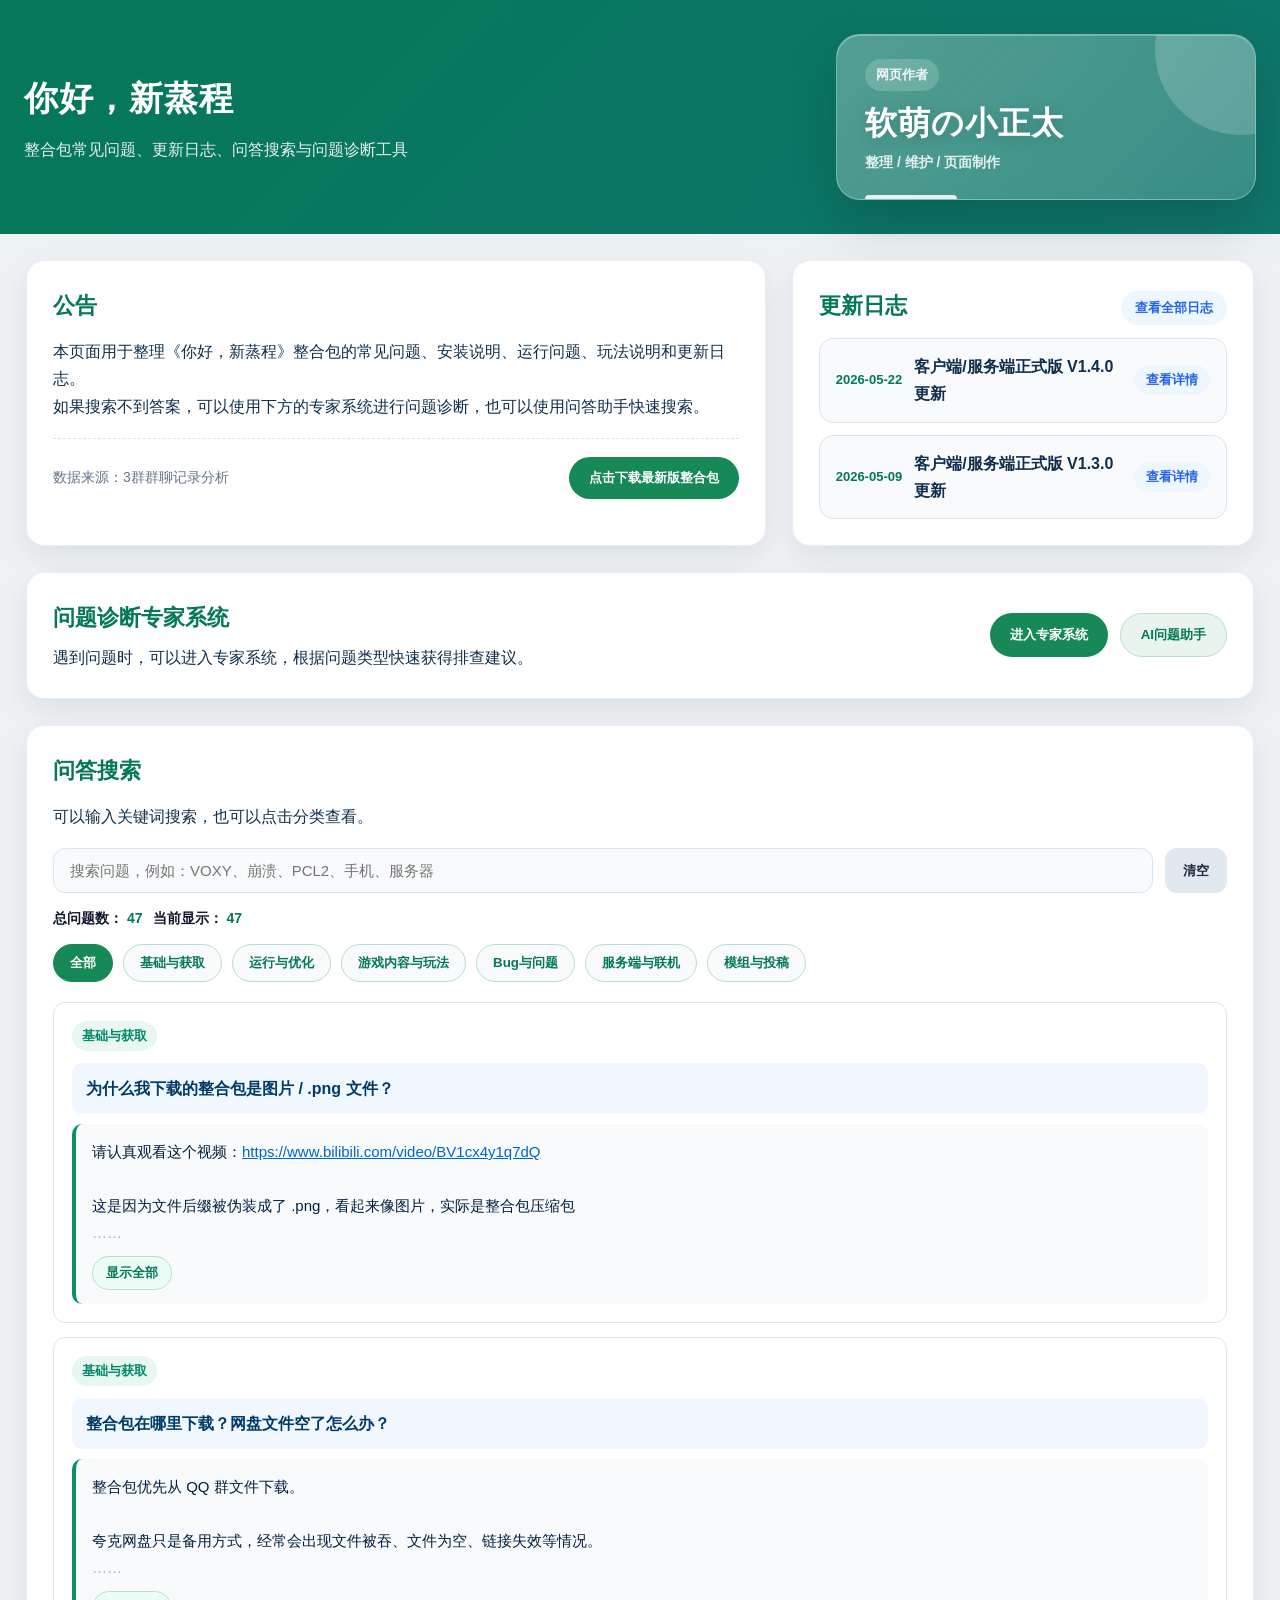
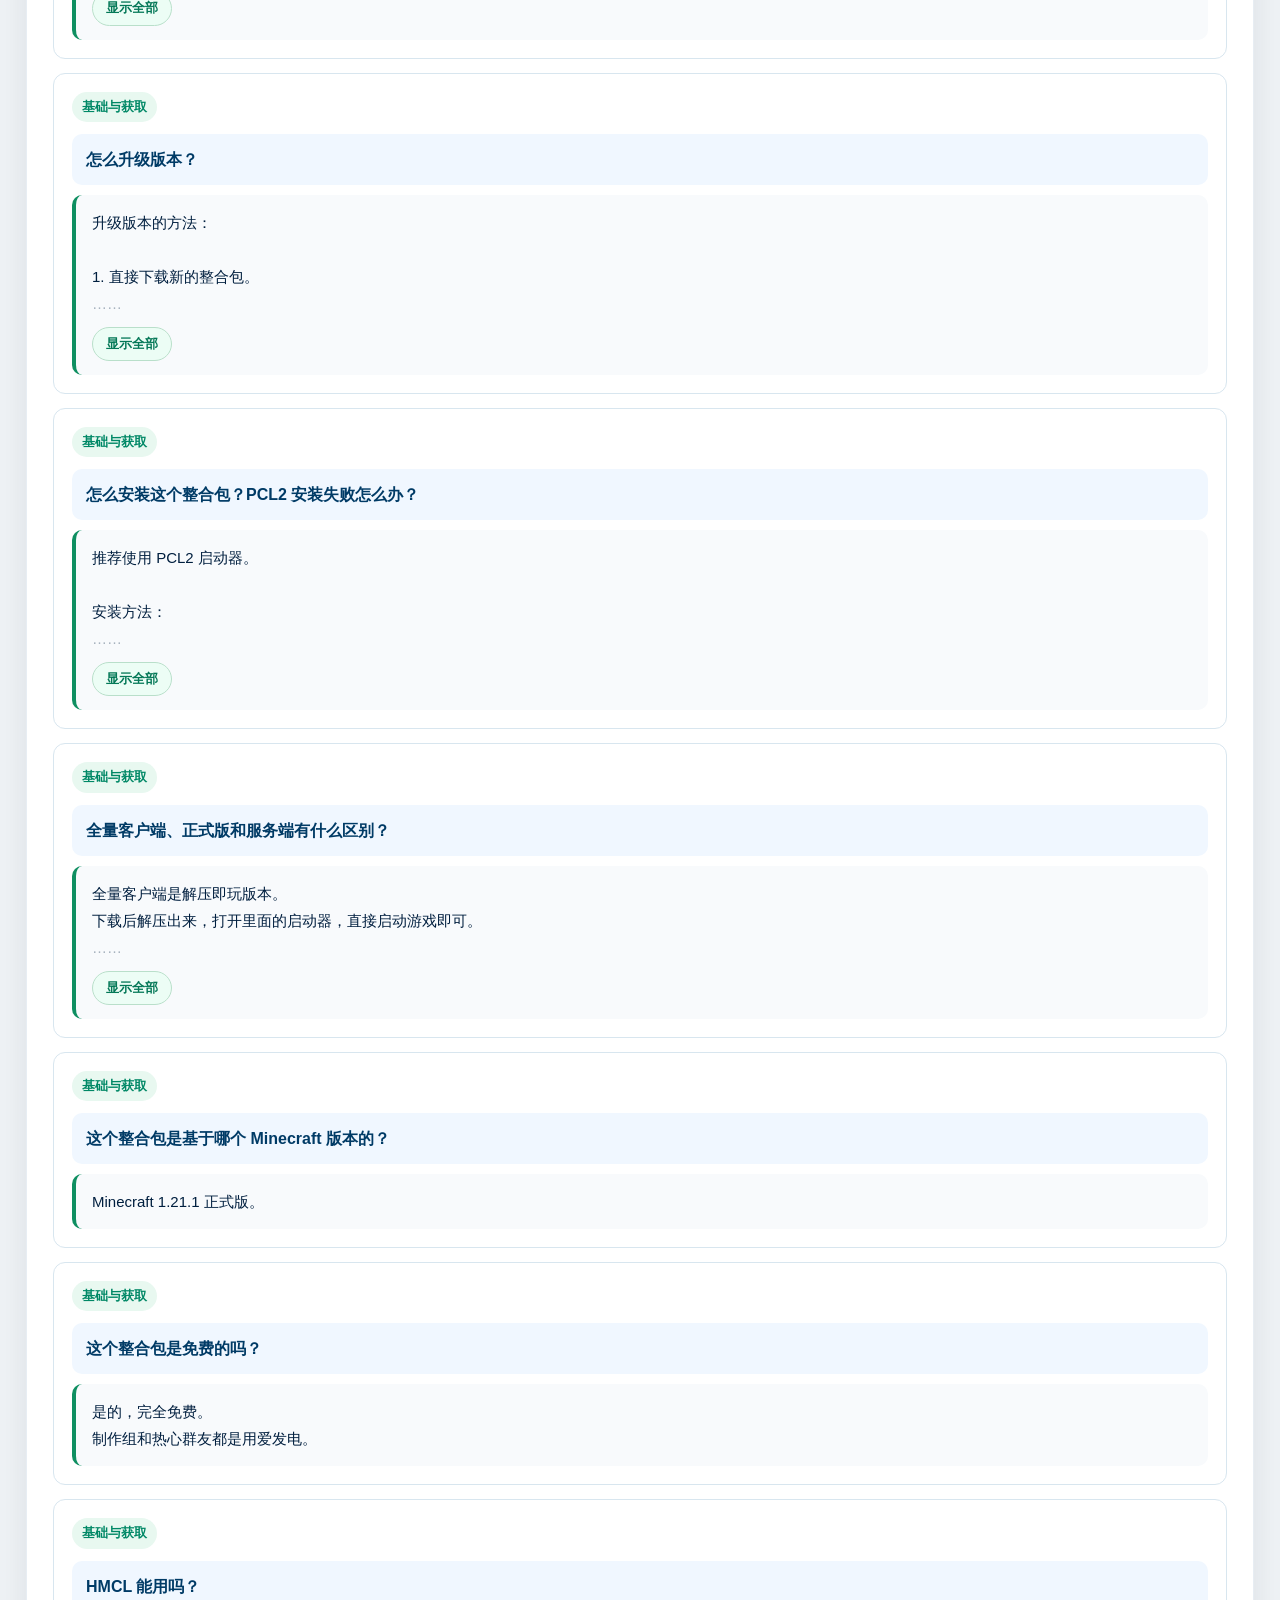
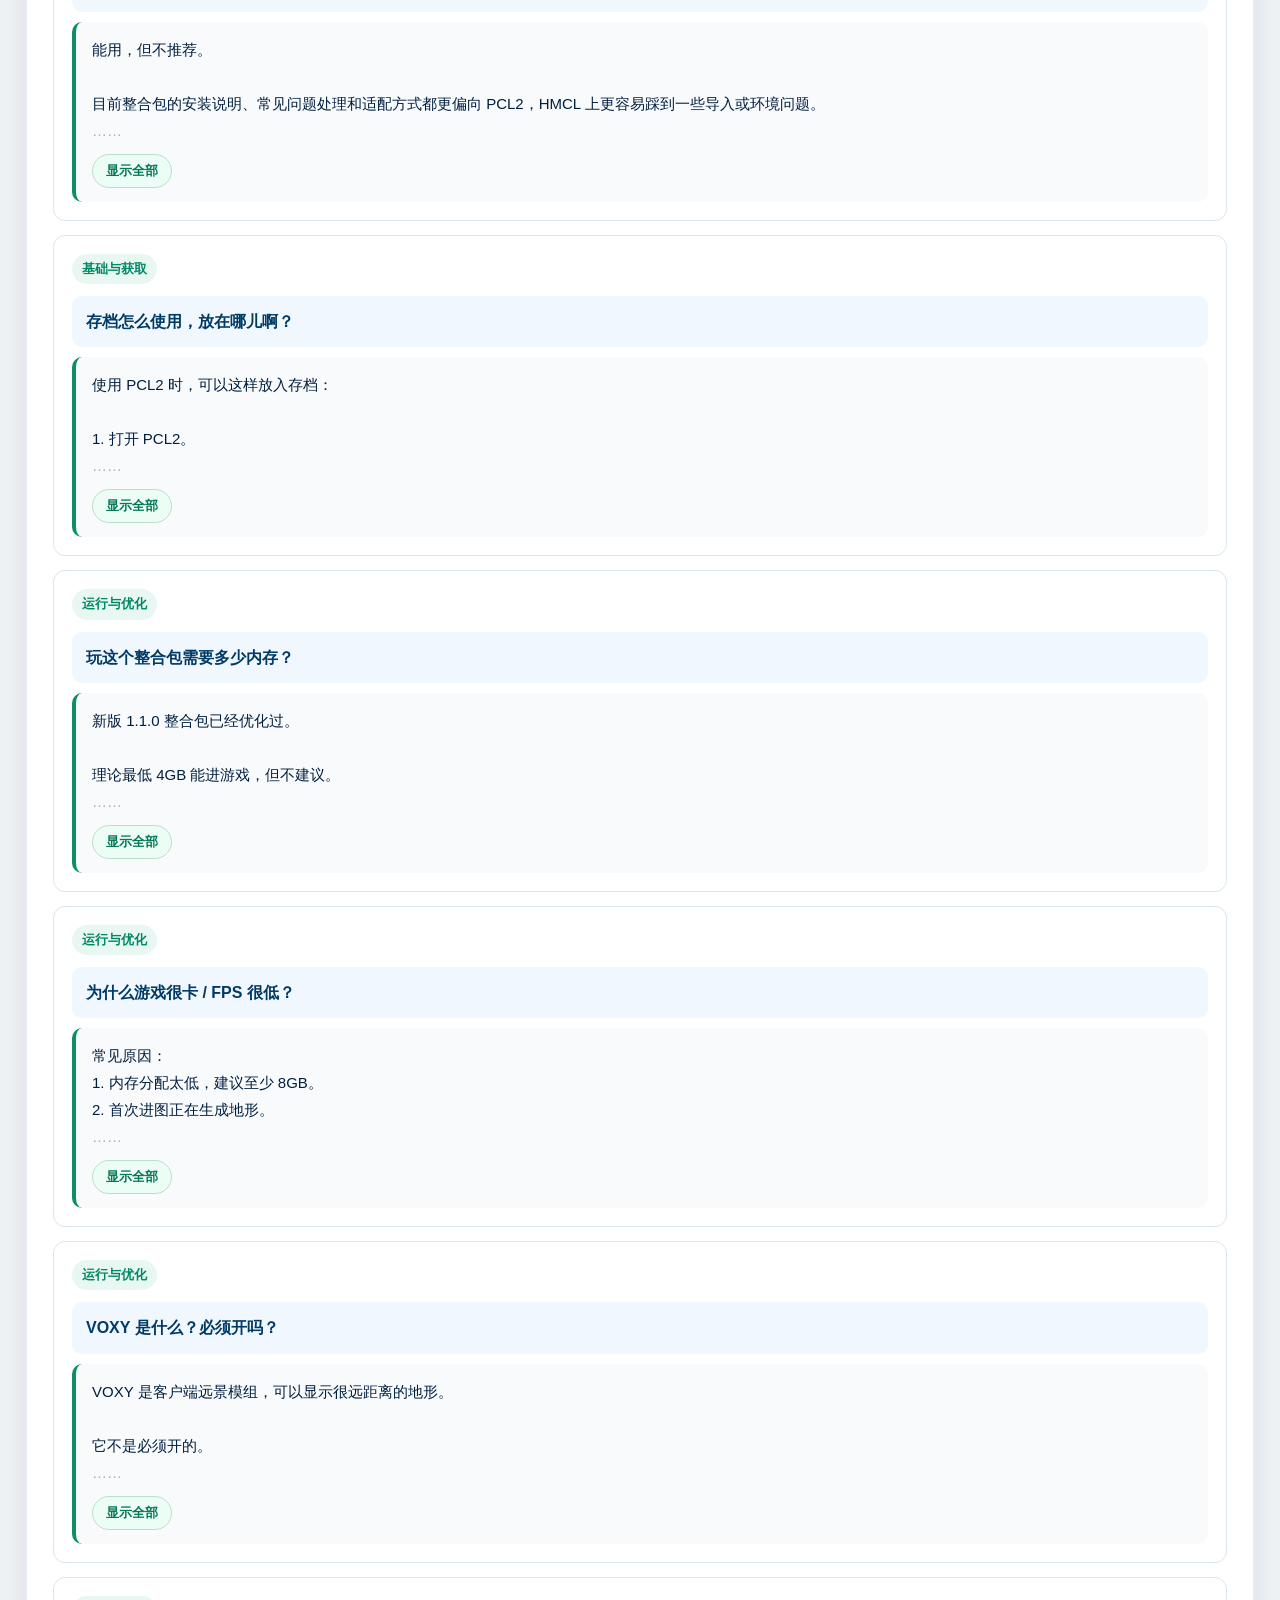
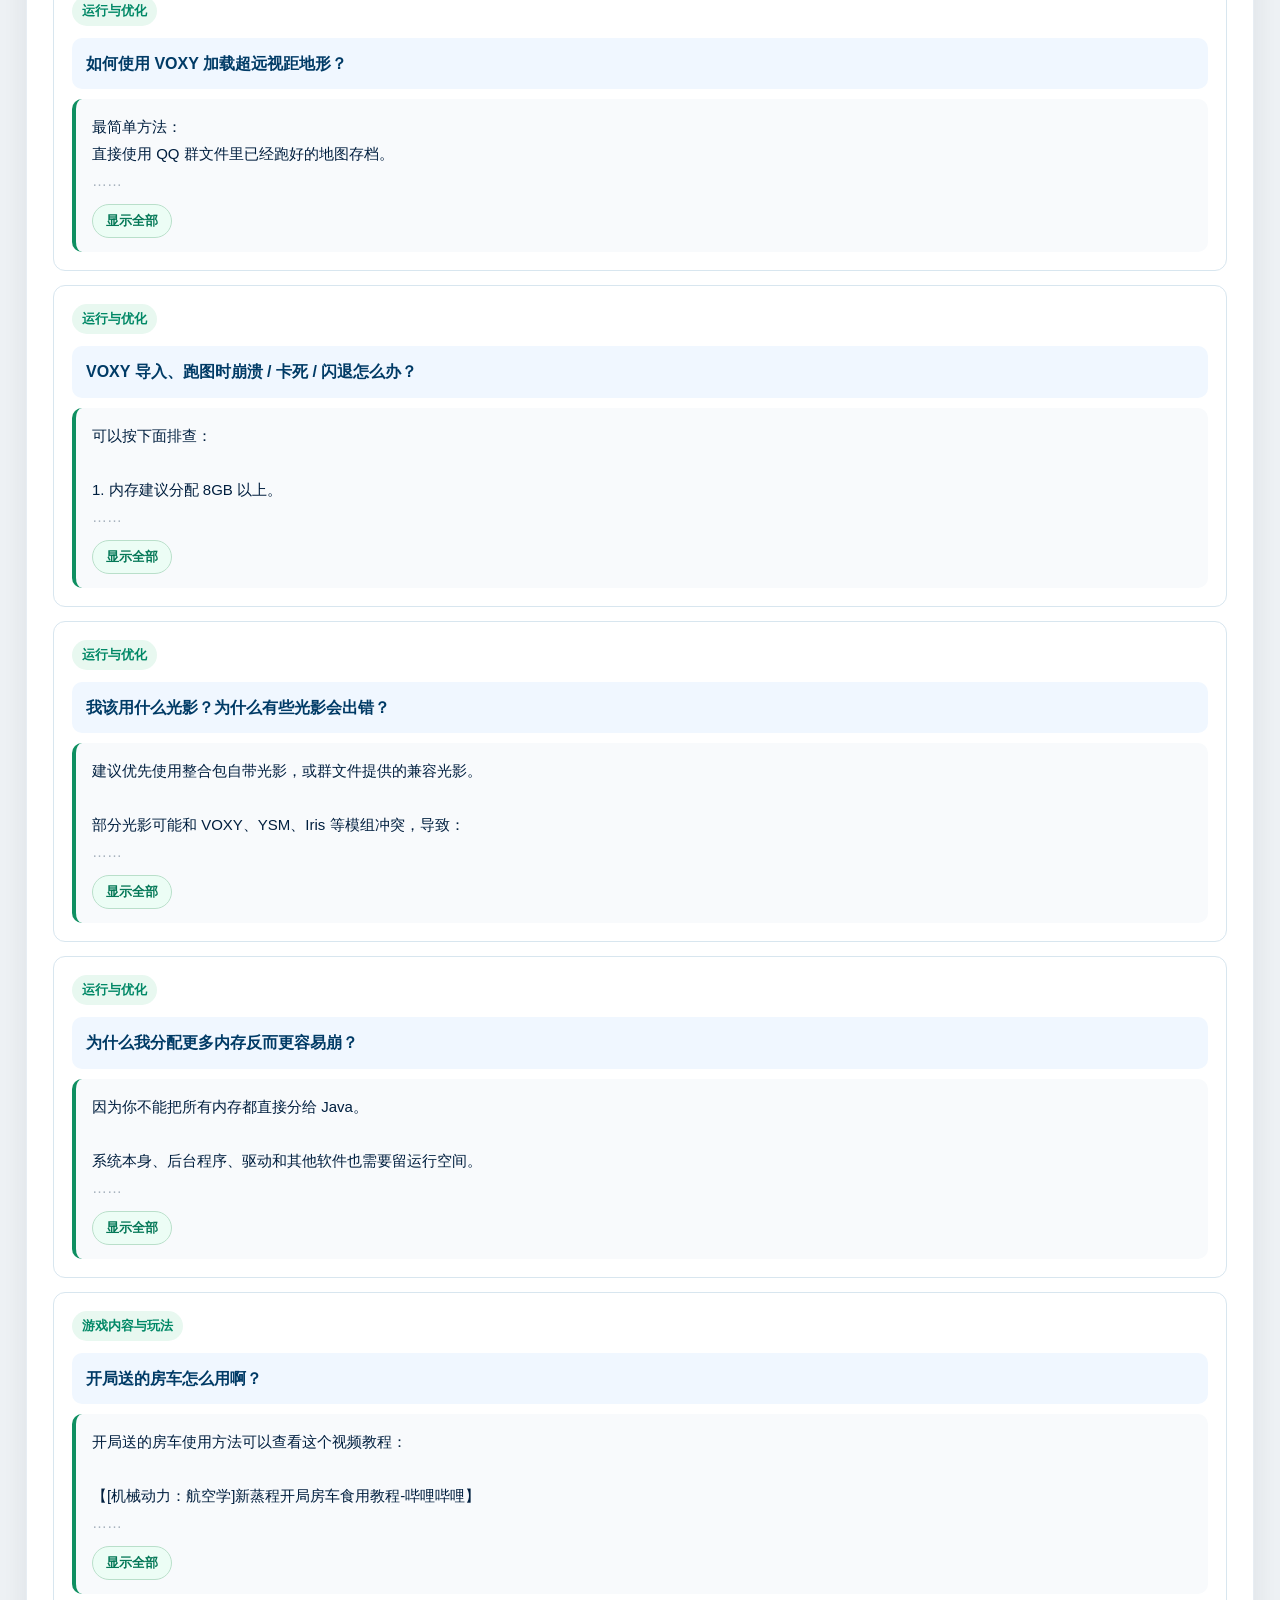
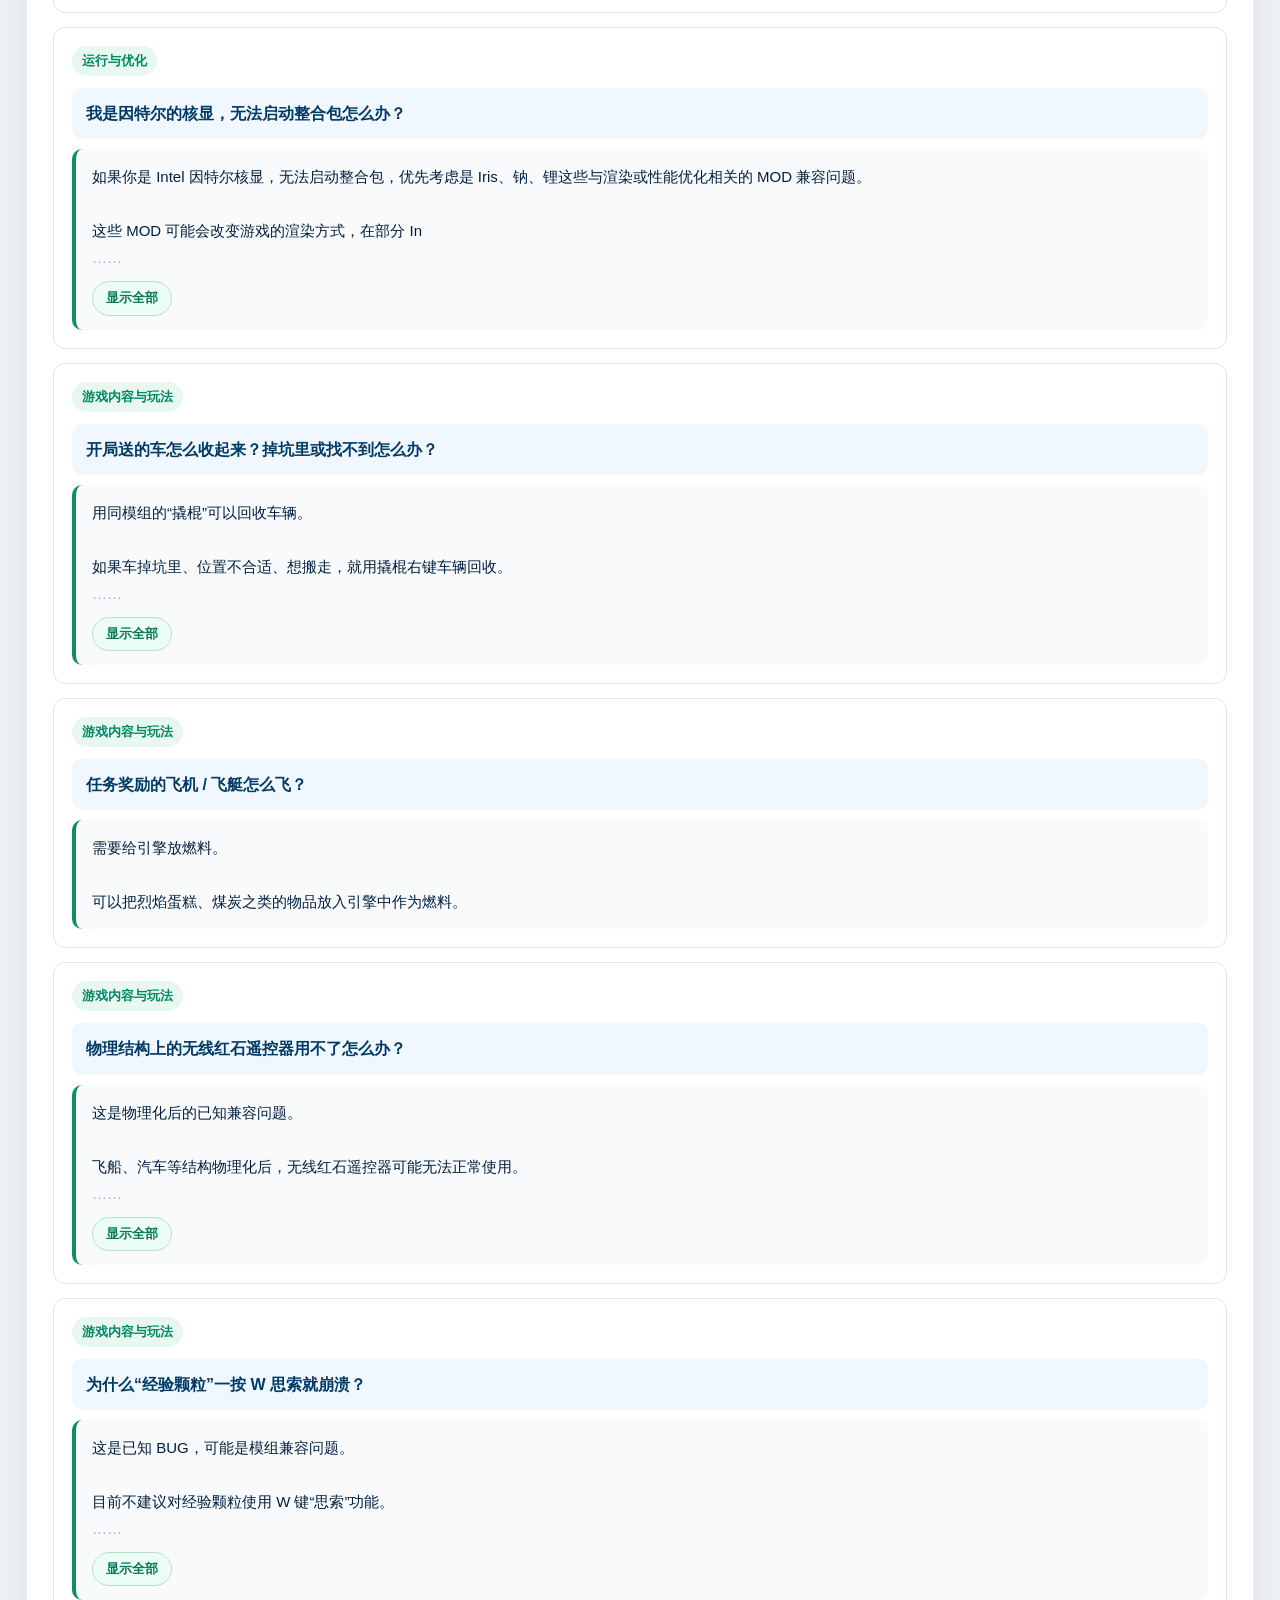
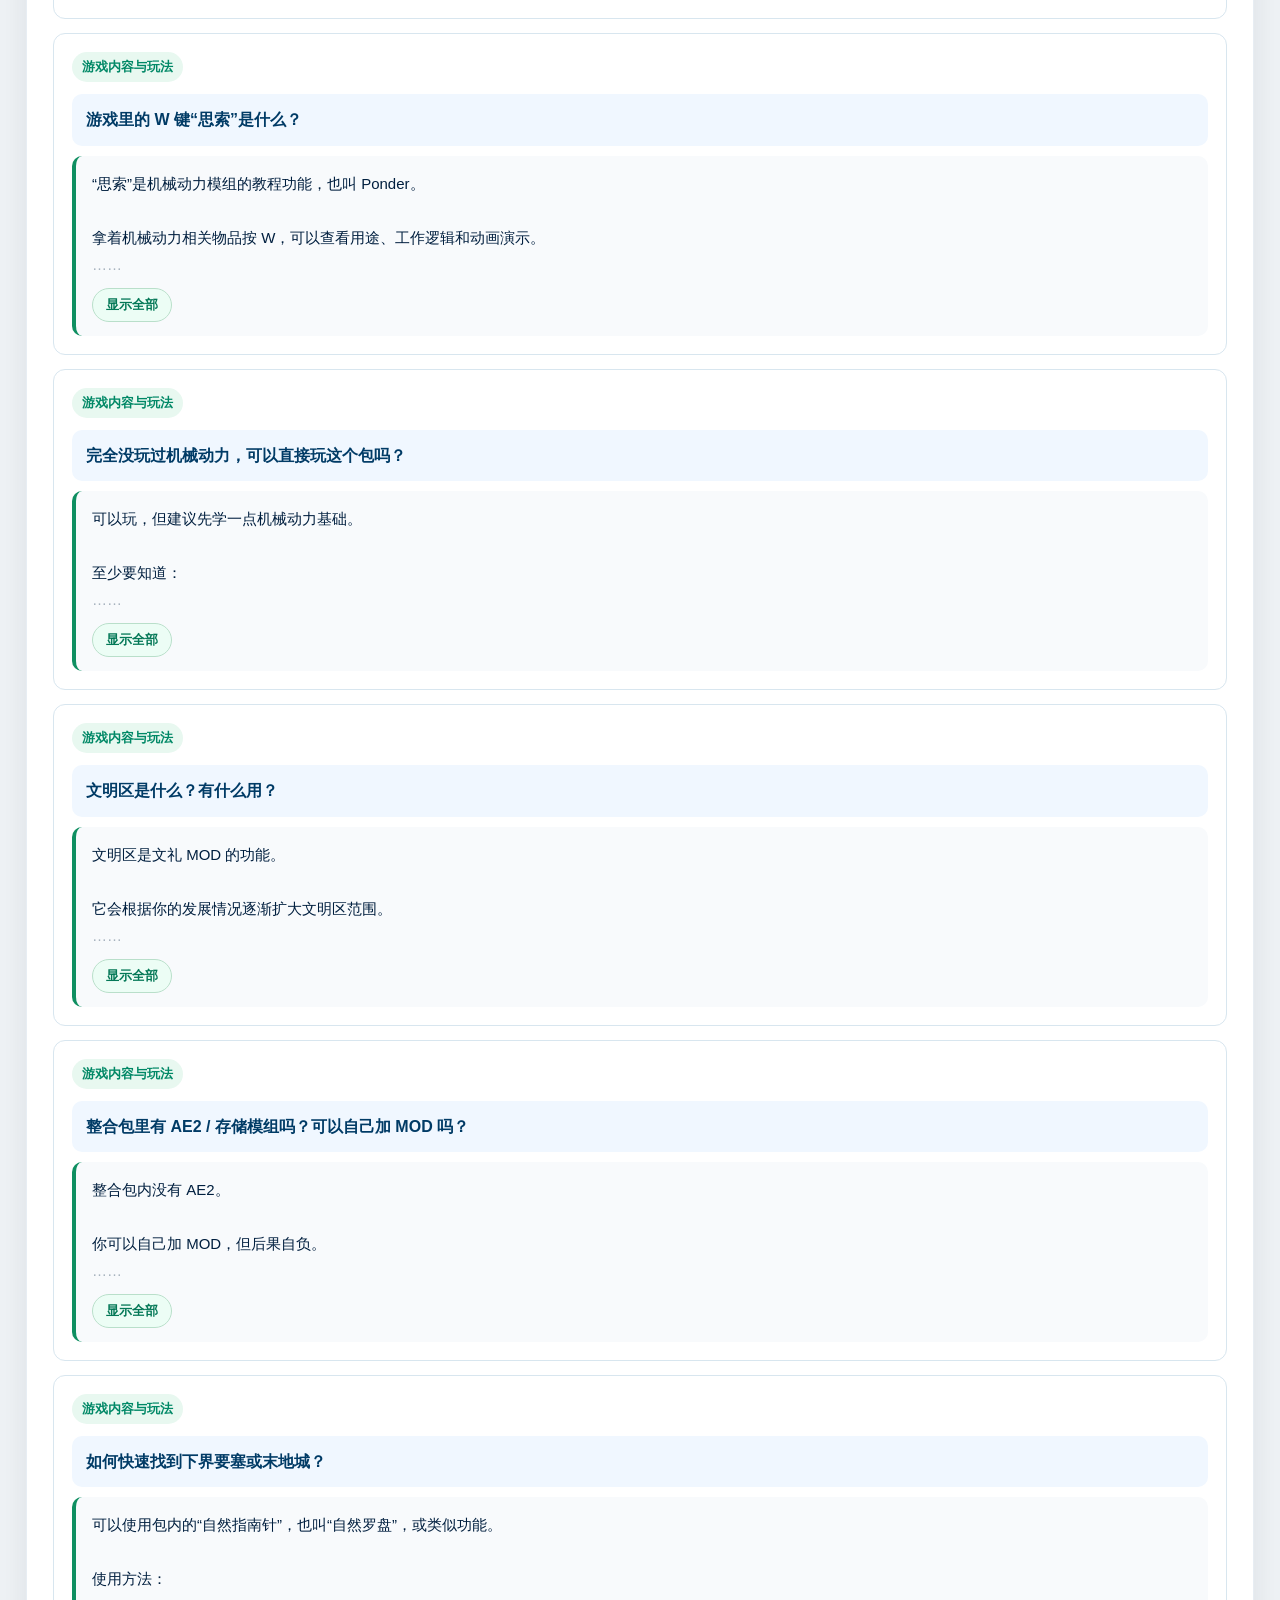
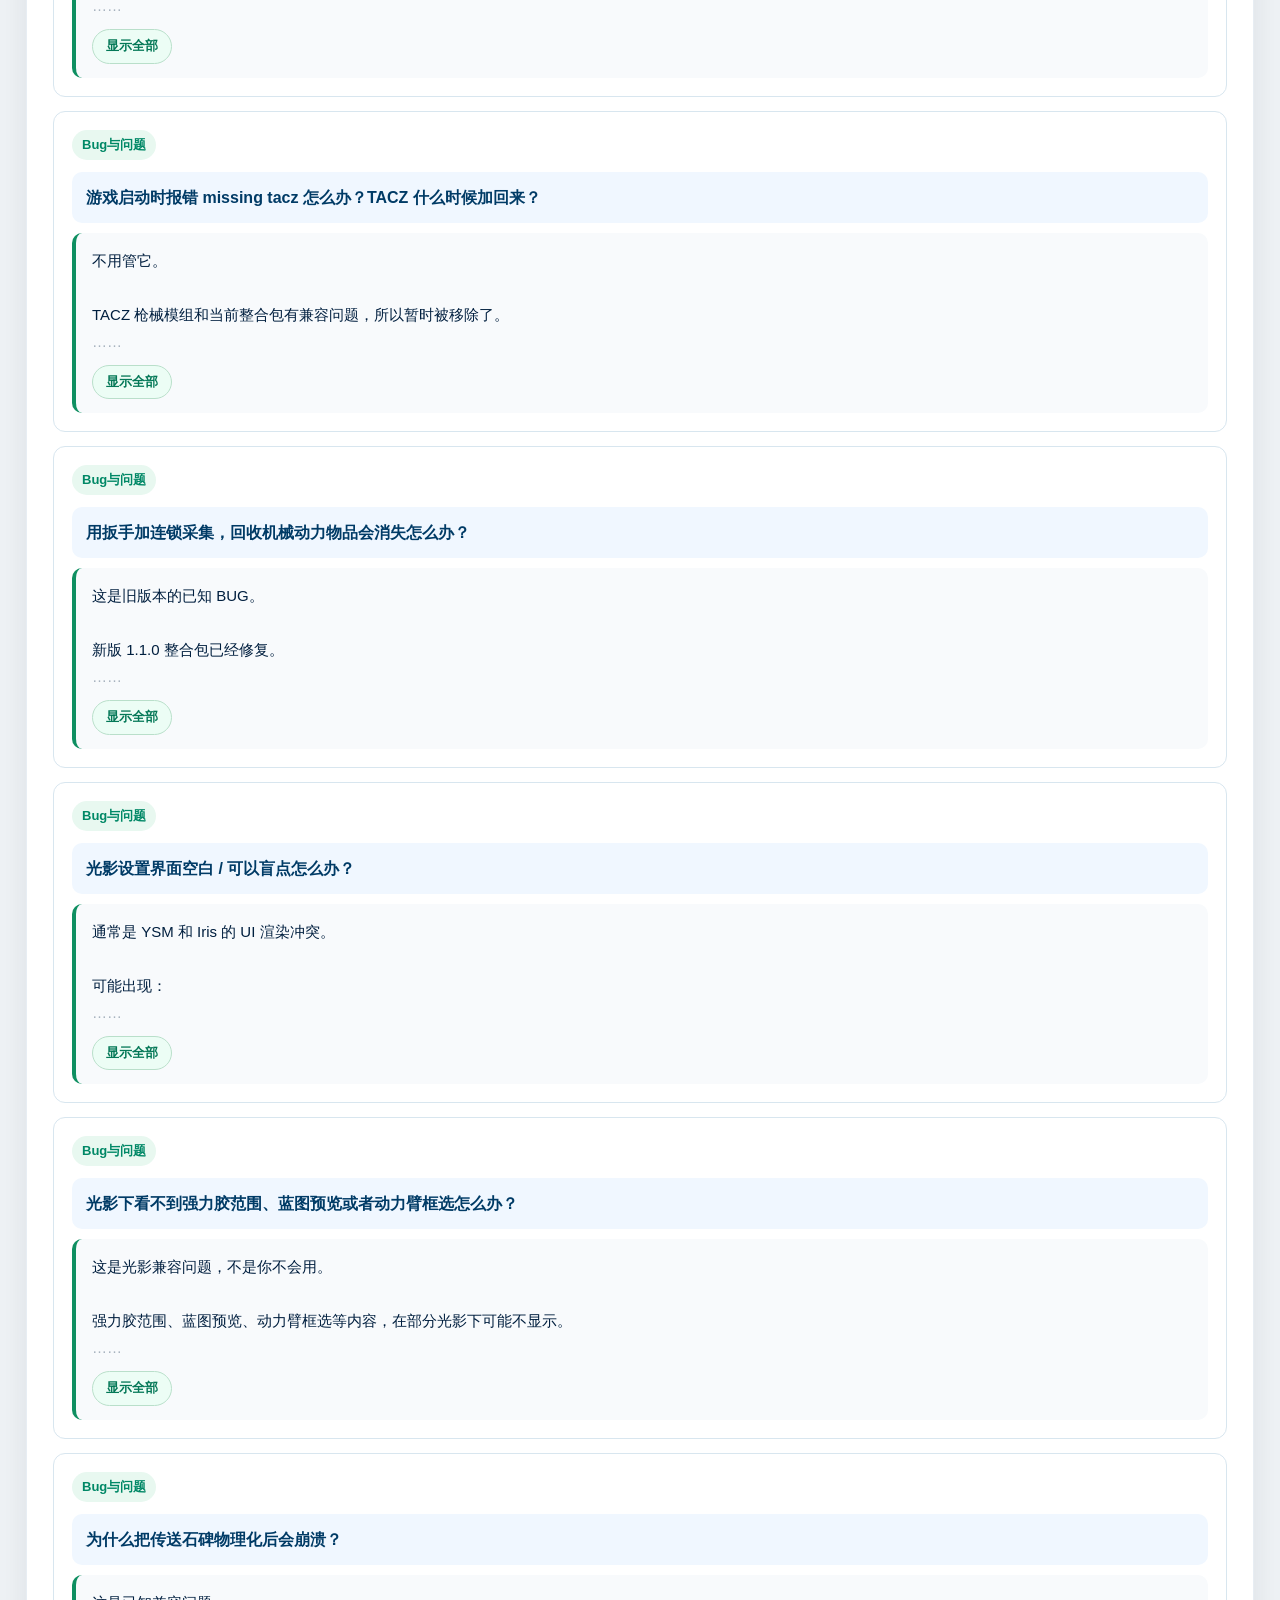
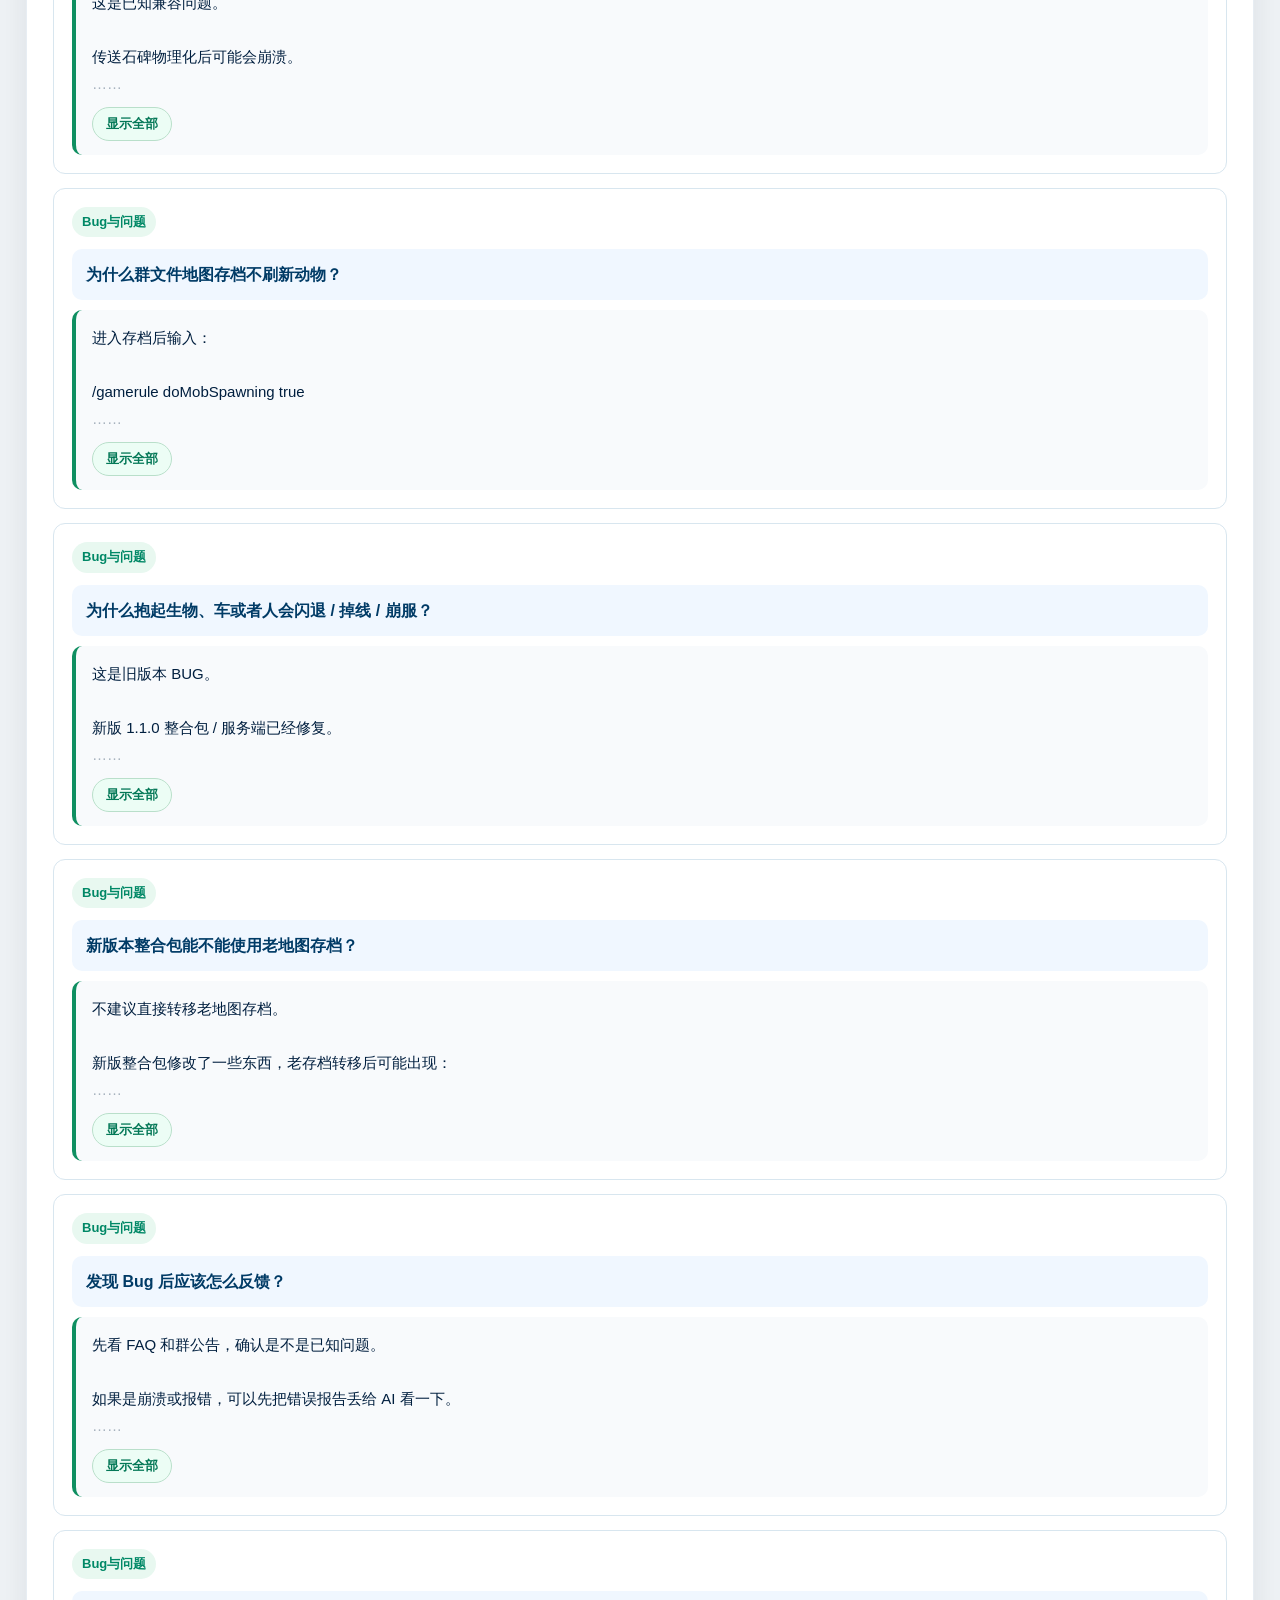
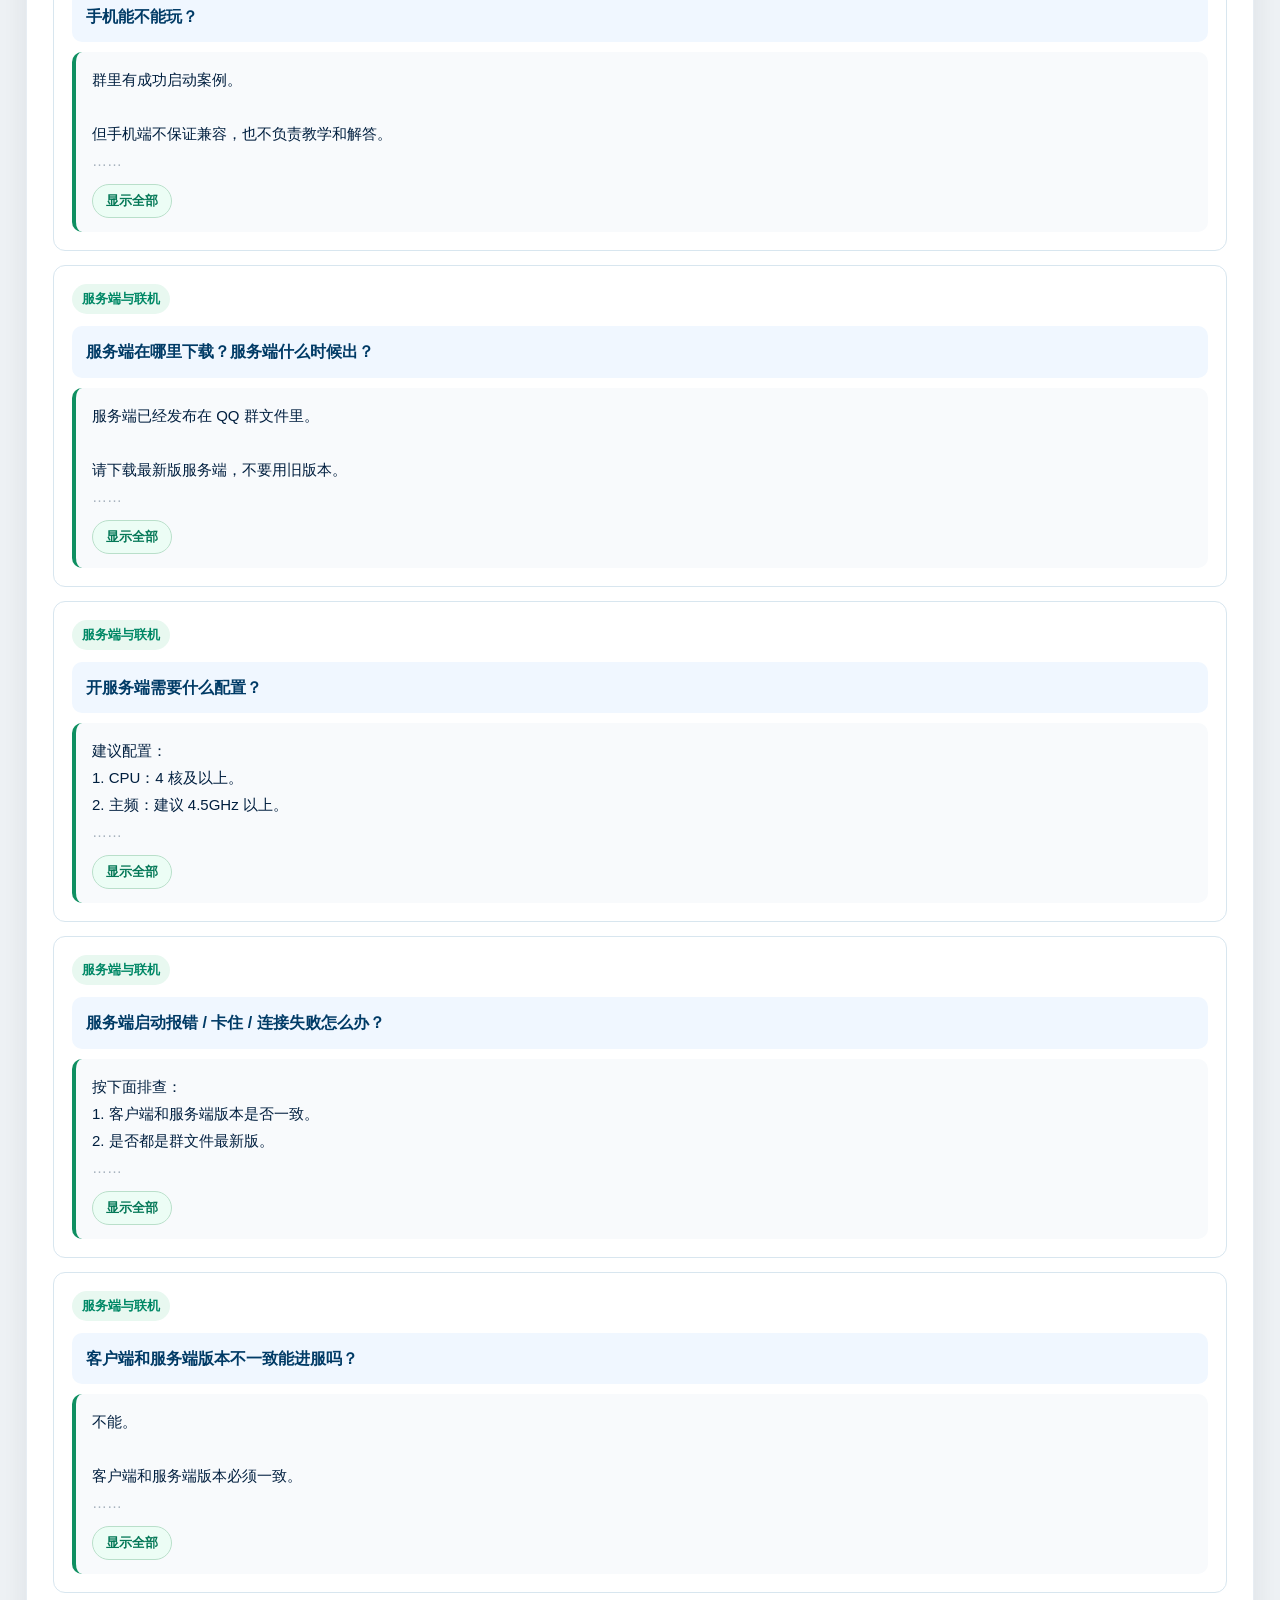
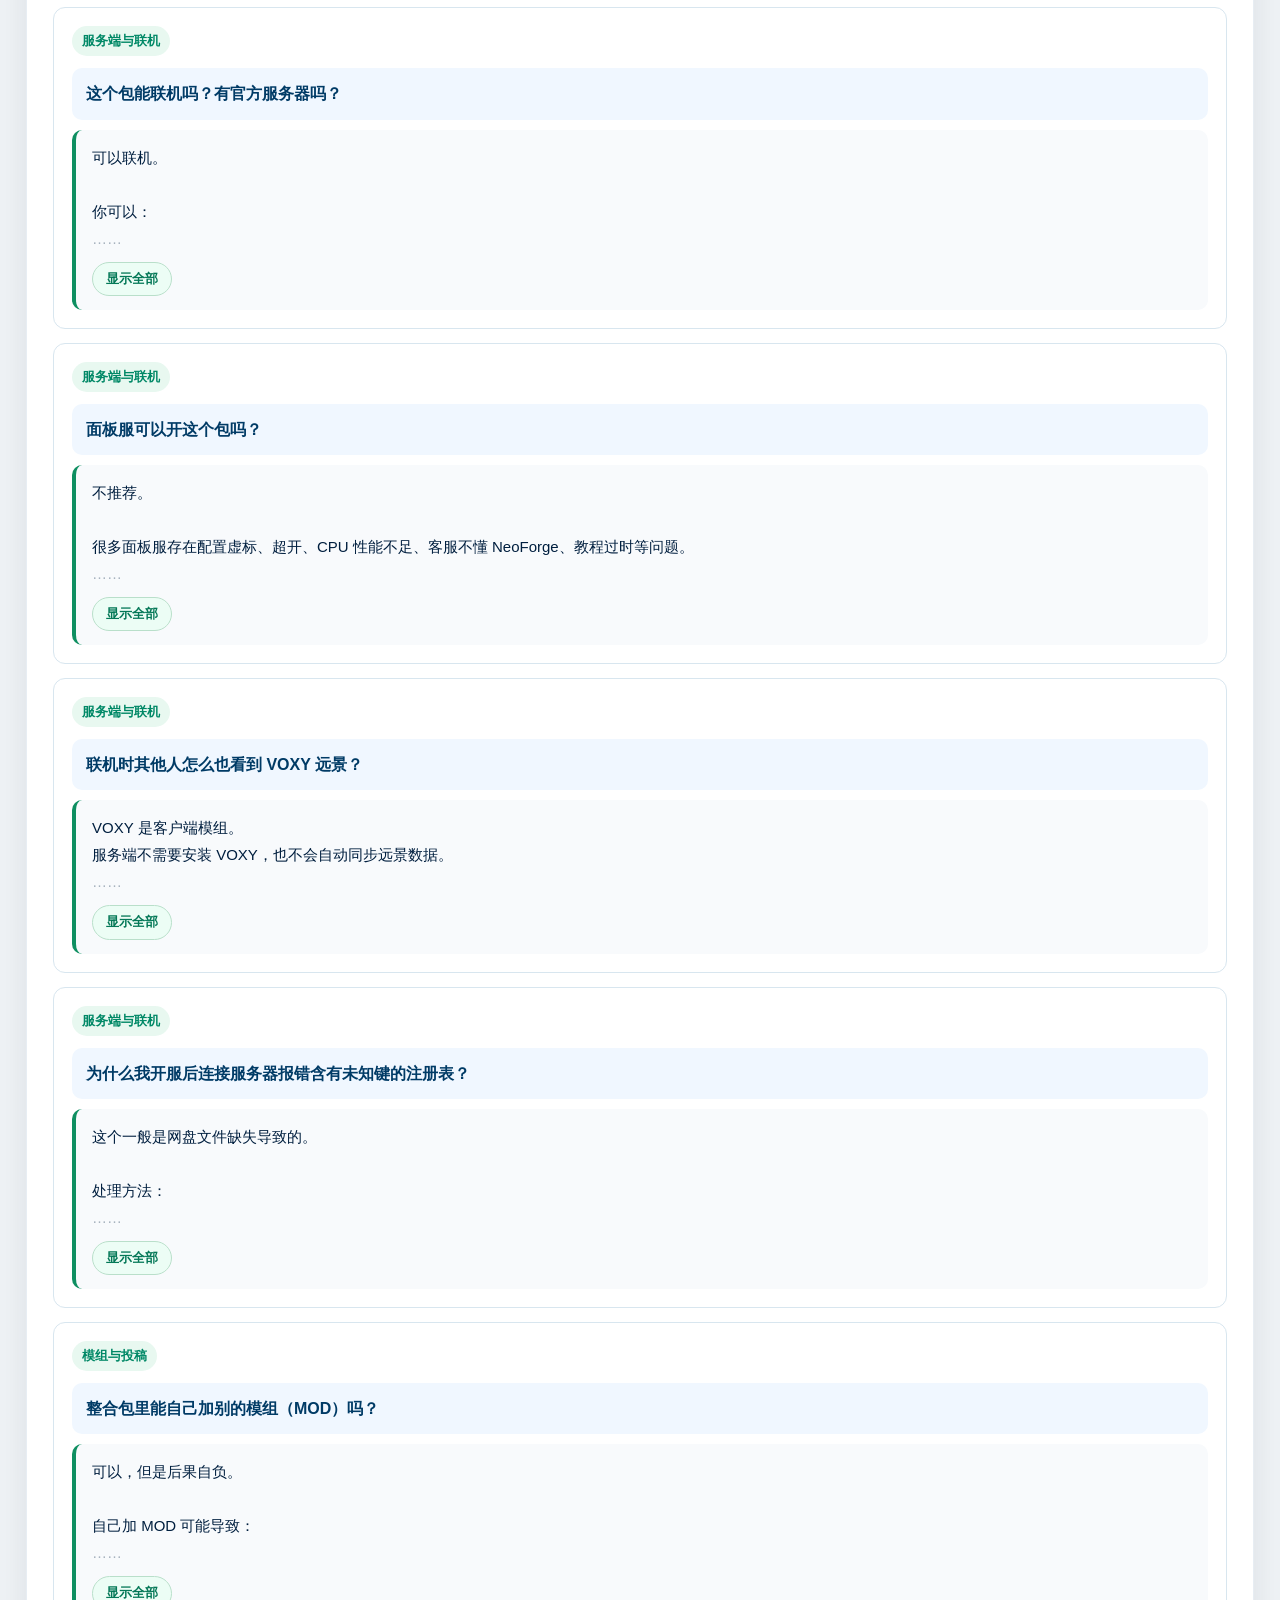
==== index.html @ c437d85e "Update index.html" ====
<!DOCTYPE html>
<html lang="zh-CN">
<head>
    <meta charset="UTF-8">
    <meta name="viewport" content="width=device-width, initial-scale=1.0">
    <title>你好，新蒸程 - 问答与问题诊断</title>

    <!-- 
        网站作者信息。
        这里的 content 可以改成你的名字。
    -->
    <meta name="author" content="软萌の小正太">

    <!-- 
        主样式文件。
        如果你修改了 style.css 但浏览器没变化，可以改一下 v 后面的数字来强制刷新缓存。
    -->
    <link rel="stylesheet" href="assets/css/style.css?v=2026052202">

    <!-- 数据文件 -->
    <script src="data/changelog.js?v=2026052202" defer></script>
    <script src="data/qa-data.js?v=2026052202" defer></script>

    <!-- 功能脚本 -->
    <script src="js/utils.js?v=2026052202" defer></script>
    <script src="js/changelog-module.js?v=2026052202" defer></script>
    <script src="js/qa-module.js?v=2026052202" defer></script>
    <script src="js/expert-module.js?v=2026052202" defer></script>
    <script src="js/chat-module.js?v=2026052202" defer></script>

    <!-- 
        最新版整合包下载模块。
        这个文件是本次新增的，负责下载弹窗和下载按钮逻辑。
    -->
    <script src="js/download-module.js?v=2026052202" defer></script>

    <script src="js/main.js?v=2026052202" defer></script>
</head>

<body>
    <!-- ================= 页面顶部区域 ================= -->
    <header class="site-header">
        <div class="header-inner">

            <!-- 左侧：网站标题和说明 -->
            <div class="header-copy">
                <h1>你好，新蒸程</h1>
                <p>整合包常见问题、更新日志、问答搜索与问题诊断工具</p>
            </div>

            <!-- 
                右侧：作者信息卡片
                如果要改作者名字，主要改下面 author-card-name 里的文字。
            -->
            <div class="author-card" aria-label="网页作者信息">
                <div class="author-card-label">网页作者</div>
                <div class="author-card-name">软萌の小正太</div>
                <div class="author-card-desc">整理 / 维护 / 页面制作</div>
            </div>

        </div>
    </header>

    <!-- ================= 页面主体内容 ================= -->
    <main class="page-container">

        <!-- 顶部两栏：公告 + 更新日志 -->
        <section class="top-grid">
            <div class="card">
                <h2>公告</h2>
                <p>
                    本页面用于整理《你好，新蒸程》整合包的常见问题、安装说明、运行问题、玩法说明和更新日志。
                    <br>
                    如果搜索不到答案，可以使用下方的专家系统进行问题诊断，也可以使用问答助手快速搜索。
                </p>

                <div class="divider"></div>

                <!-- 
                    公告卡片底部区域。
                    左边是数据来源，右边是最新版整合包下载按钮。
                    这里复用了 expert-entry 的布局样式，所以不需要额外改 CSS。
                -->
                <div class="expert-entry">
                    <p class="muted">
                        数据来源：3群群聊记录分析
                    </p>

                    <!-- 
                        最新版整合包下载按钮。
                        点击后会打开下面的 downloadModal 弹窗。
                        具体逻辑在 js/download-module.js 里。
                    -->
                    <div class="expert-actions">
                        <button id="downloadLatestBtn" class="primary-btn" type="button">
                            点击下载最新版整合包
                        </button>
                    </div>
                </div>
            </div>

            <div class="card">
                <h2>更新日志</h2>

                <!-- 更新日志由 js/changelog-module.js 自动渲染到这里 -->
                <div id="changelogBox"></div>
            </div>
        </section>

        <!-- 问题诊断专家系统，由 JS 自动渲染按钮和弹窗 -->
        <section class="card">
            <div id="expertSystemBox"></div>
        </section>

        <!-- 问答搜索区域 -->
        <section class="card">
            <h2>问答搜索</h2>
            <p class="section-desc">可以输入关键词搜索，也可以点击分类查看。</p>

            <div class="search-box">
                <input
                    id="searchInput"
                    type="text"
                    placeholder="搜索问题，例如：VOXY、崩溃、PCL2、手机、服务器"
                >
                <button id="clearSearchBtn" type="button">清空</button>
            </div>

            <!-- 分类按钮由 js/qa-module.js 自动渲染到这里 -->
            <div id="categoryBox" class="category-box"></div>

            <!-- 问答列表由 js/qa-module.js 自动渲染到这里 -->
            <div id="qaList" class="qa-list"></div>
        </section>

    </main>

    <!-- 
        ================= 最新版整合包下载弹窗 =================

        这个弹窗复用了你原本的弹窗样式：
        - expert-modal-mask
        - changelog-modal
        - changelog-modal-header
        - changelog-modal-body
        - modal-close-btn
        - primary-btn
        - secondary-btn

        所以这次不需要额外修改 style.css。
    -->
    <div id="downloadModalMask" class="expert-modal-mask" aria-hidden="true">
        <div class="changelog-modal" role="dialog" aria-modal="true" aria-labelledby="downloadModalTitle">

            <div class="changelog-modal-header">
                <div>
                    <h2 id="downloadModalTitle">下载最新版整合包</h2>
                    <p>当前版本：V1.3.0 客户端 / 服务端</p>
                </div>

                <button id="downloadModalCloseBtn" class="modal-close-btn" type="button" aria-label="关闭下载弹窗">
                    ×
                </button>
            </div>

            <div class="changelog-modal-body">
                <!-- 下载提示 -->
                <div class="expert-note">
                    <strong>下载提示：</strong>
                    点击按钮跳转网盘下载，如果夸克点进去没文件，可以使用备用的百度网盘
                    <br>
                </div>

                <div class="divider"></div>

                <p class="section-desc">
                    请选择你需要下载的版本：
                </p>

                <!-- 
                    两个下载按钮。
                    实际下载链接在 js/download-module.js 里统一维护。
                -->
                <div class="expert-actions" style="justify-content: flex-start;">
                    <button id="downloadClientBtn" class="secondary-btn" type="button">
                        夸克网盘
                    </button>

                    <button id="downloadServerBtn" class="secondary-btn" type="button">
                        备用百度网盘
                    </button>
                </div>
            </div>

        </div>
    </div>
</body>
</html>
---- assets/css/style.css ----
@import url("./base.css?v=2026050310");
@import url("./layout.css?v=2026050310");
@import url("./buttons.css?v=2026050310");
@import url("./modal.css?v=2026050310");
@import url("./qa.css?v=2026050310");
@import url("./expert.css?v=2026050310");
@import url("./changelog.css?v=2026050310");
@import url("./chat.css?v=2026050310");
@import url("./download.css?v=2026050310");
@import url("./responsive.css?v=2026050310");
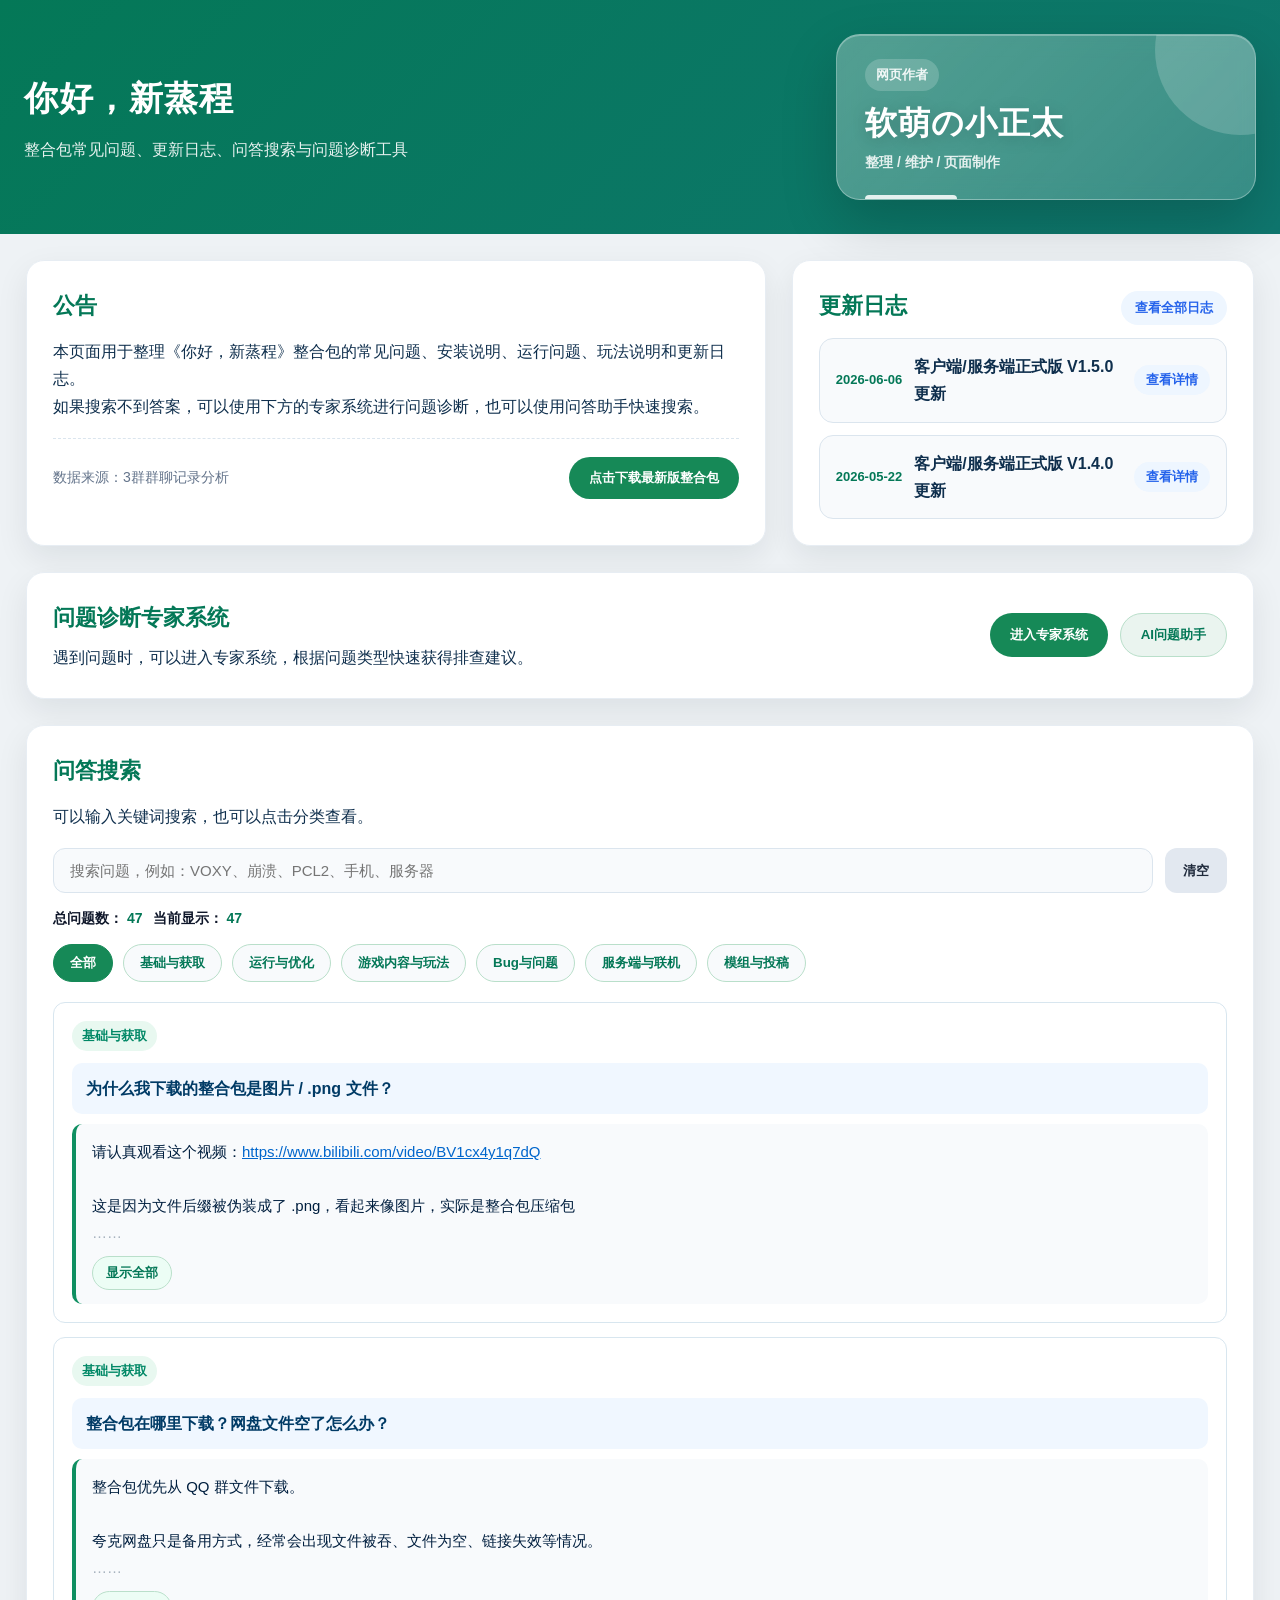
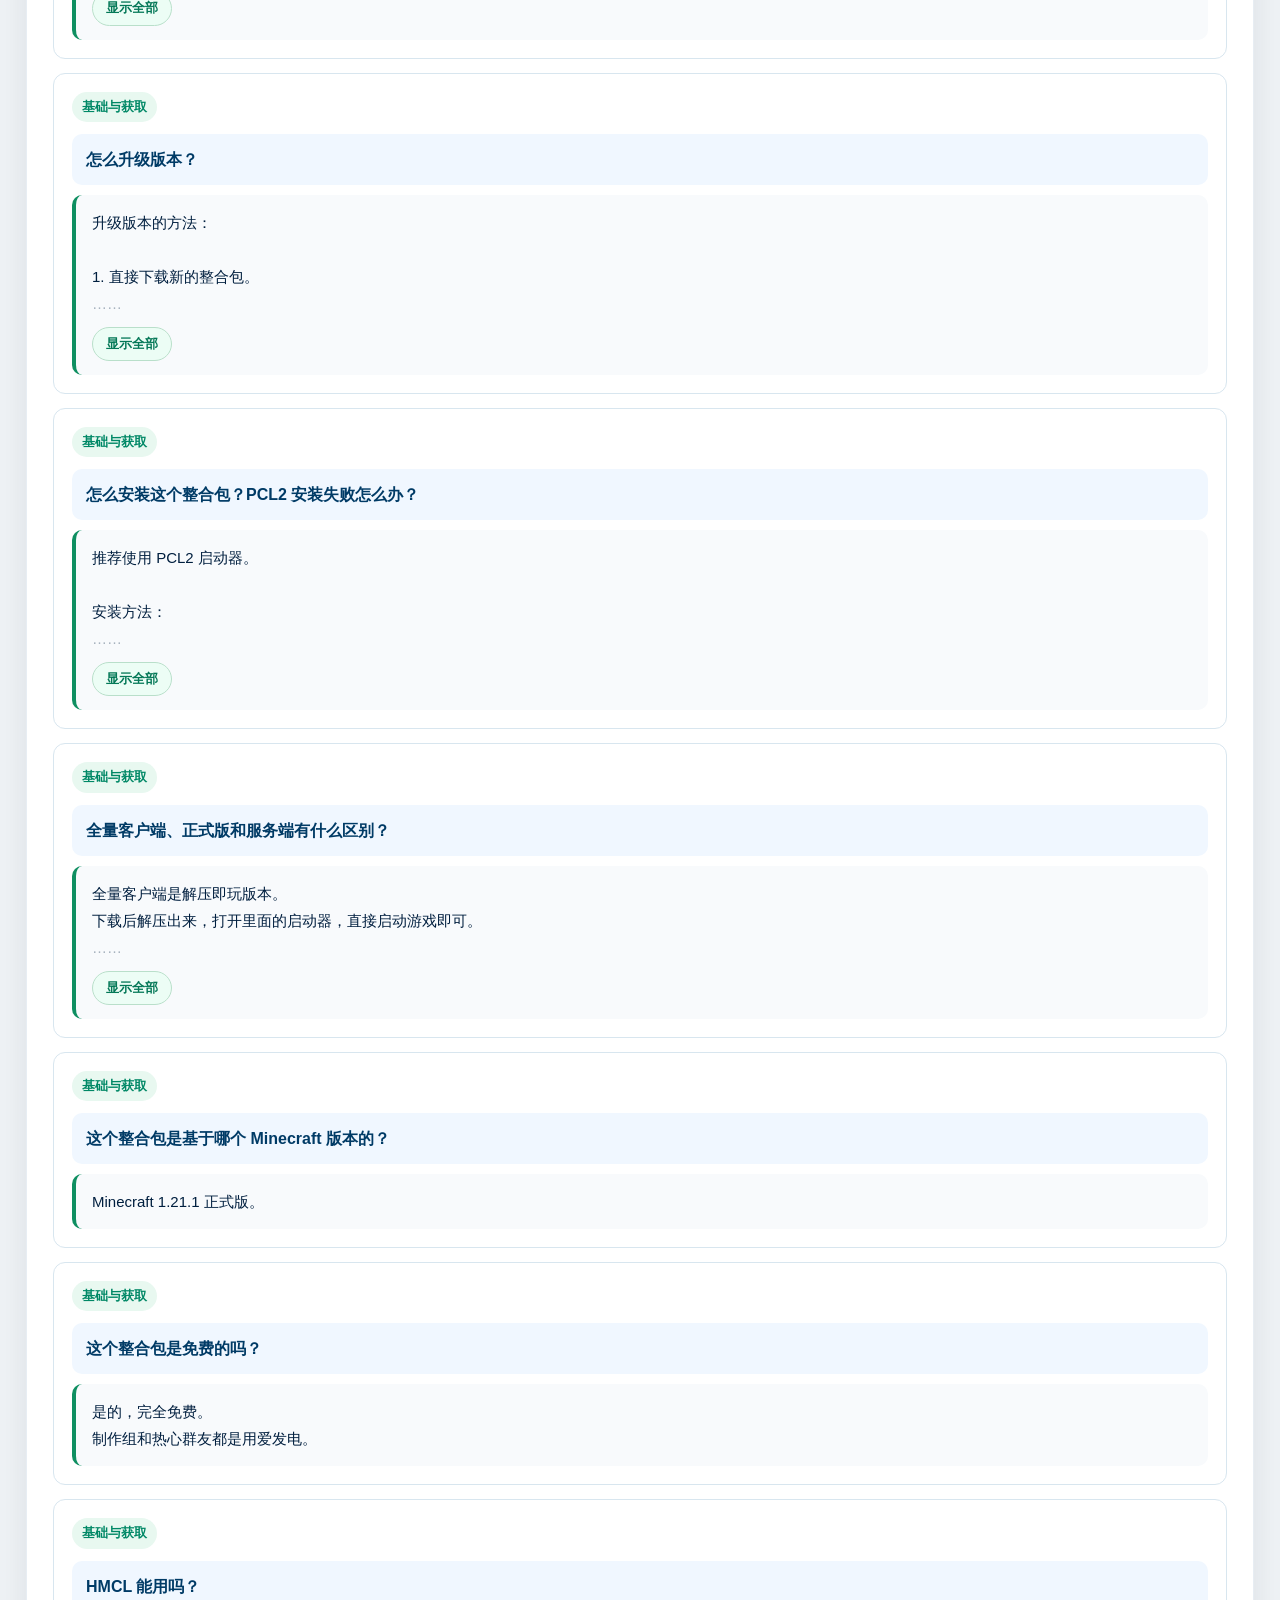
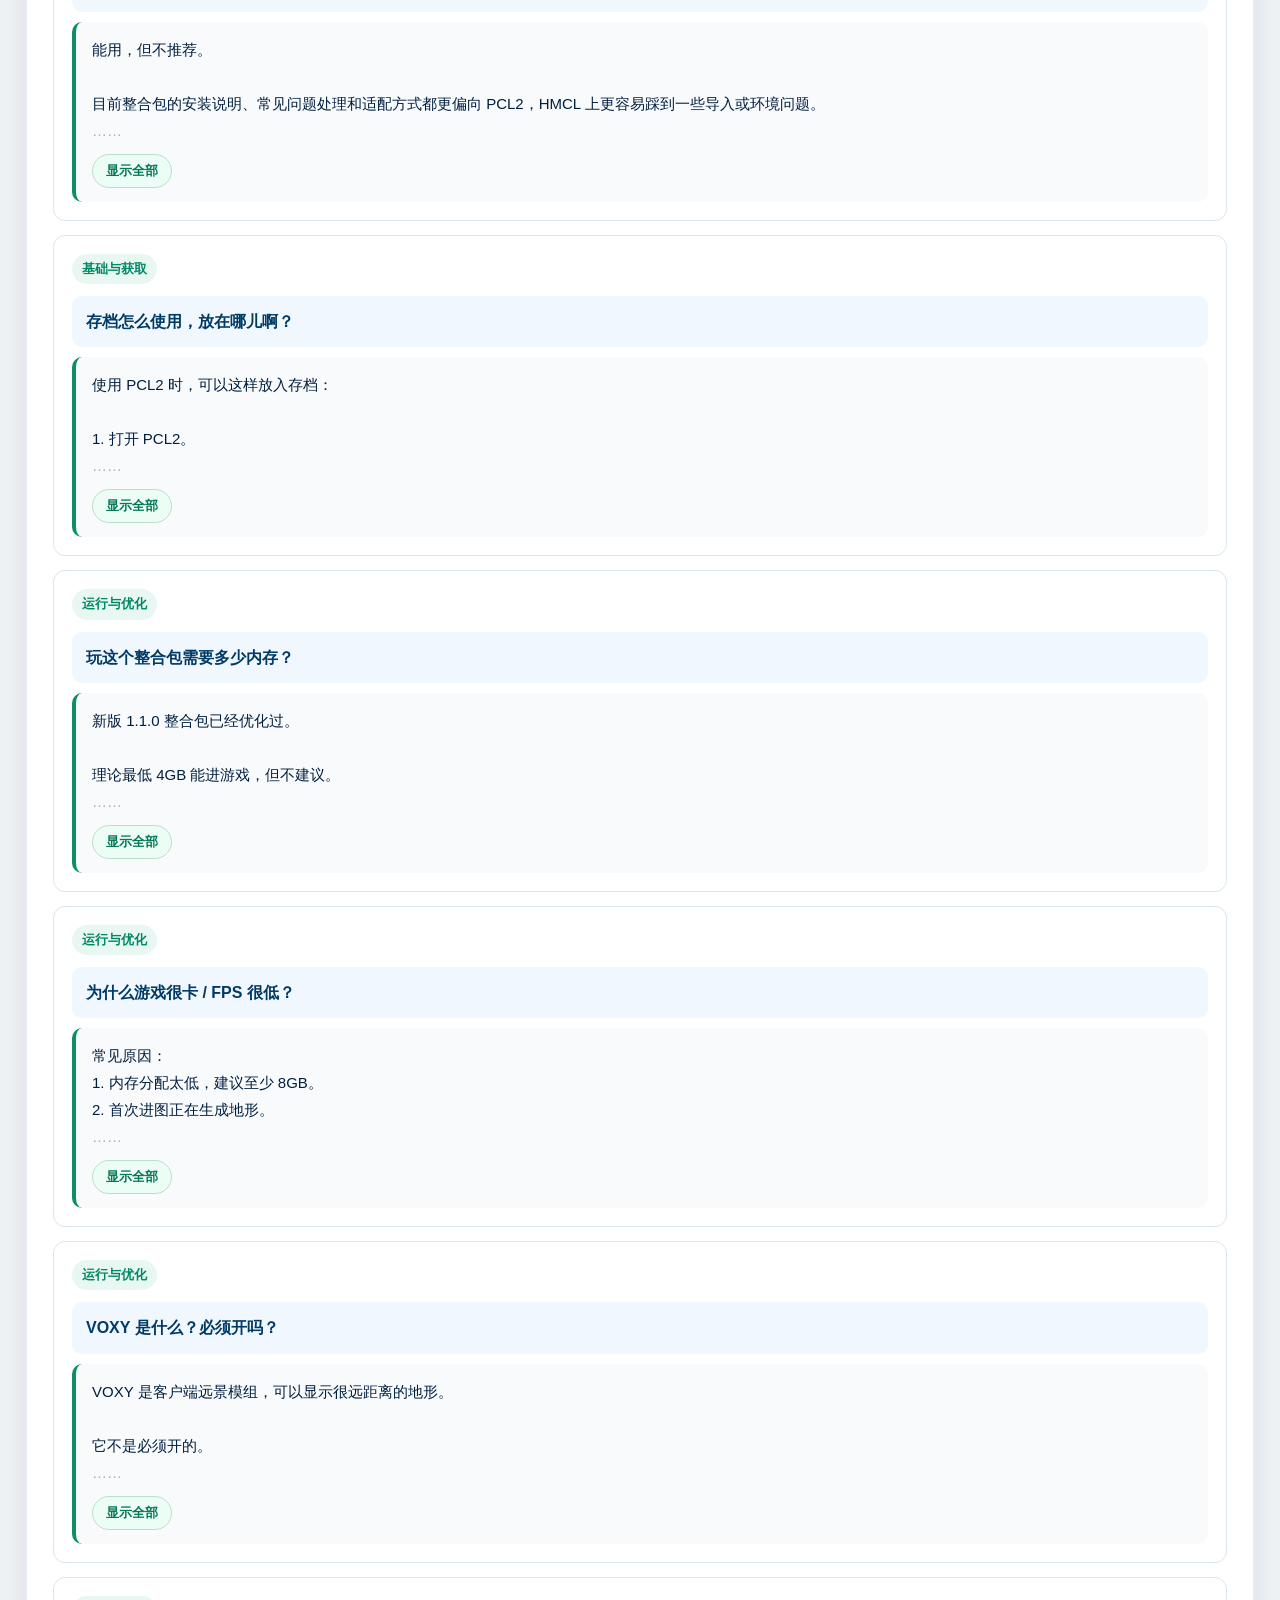
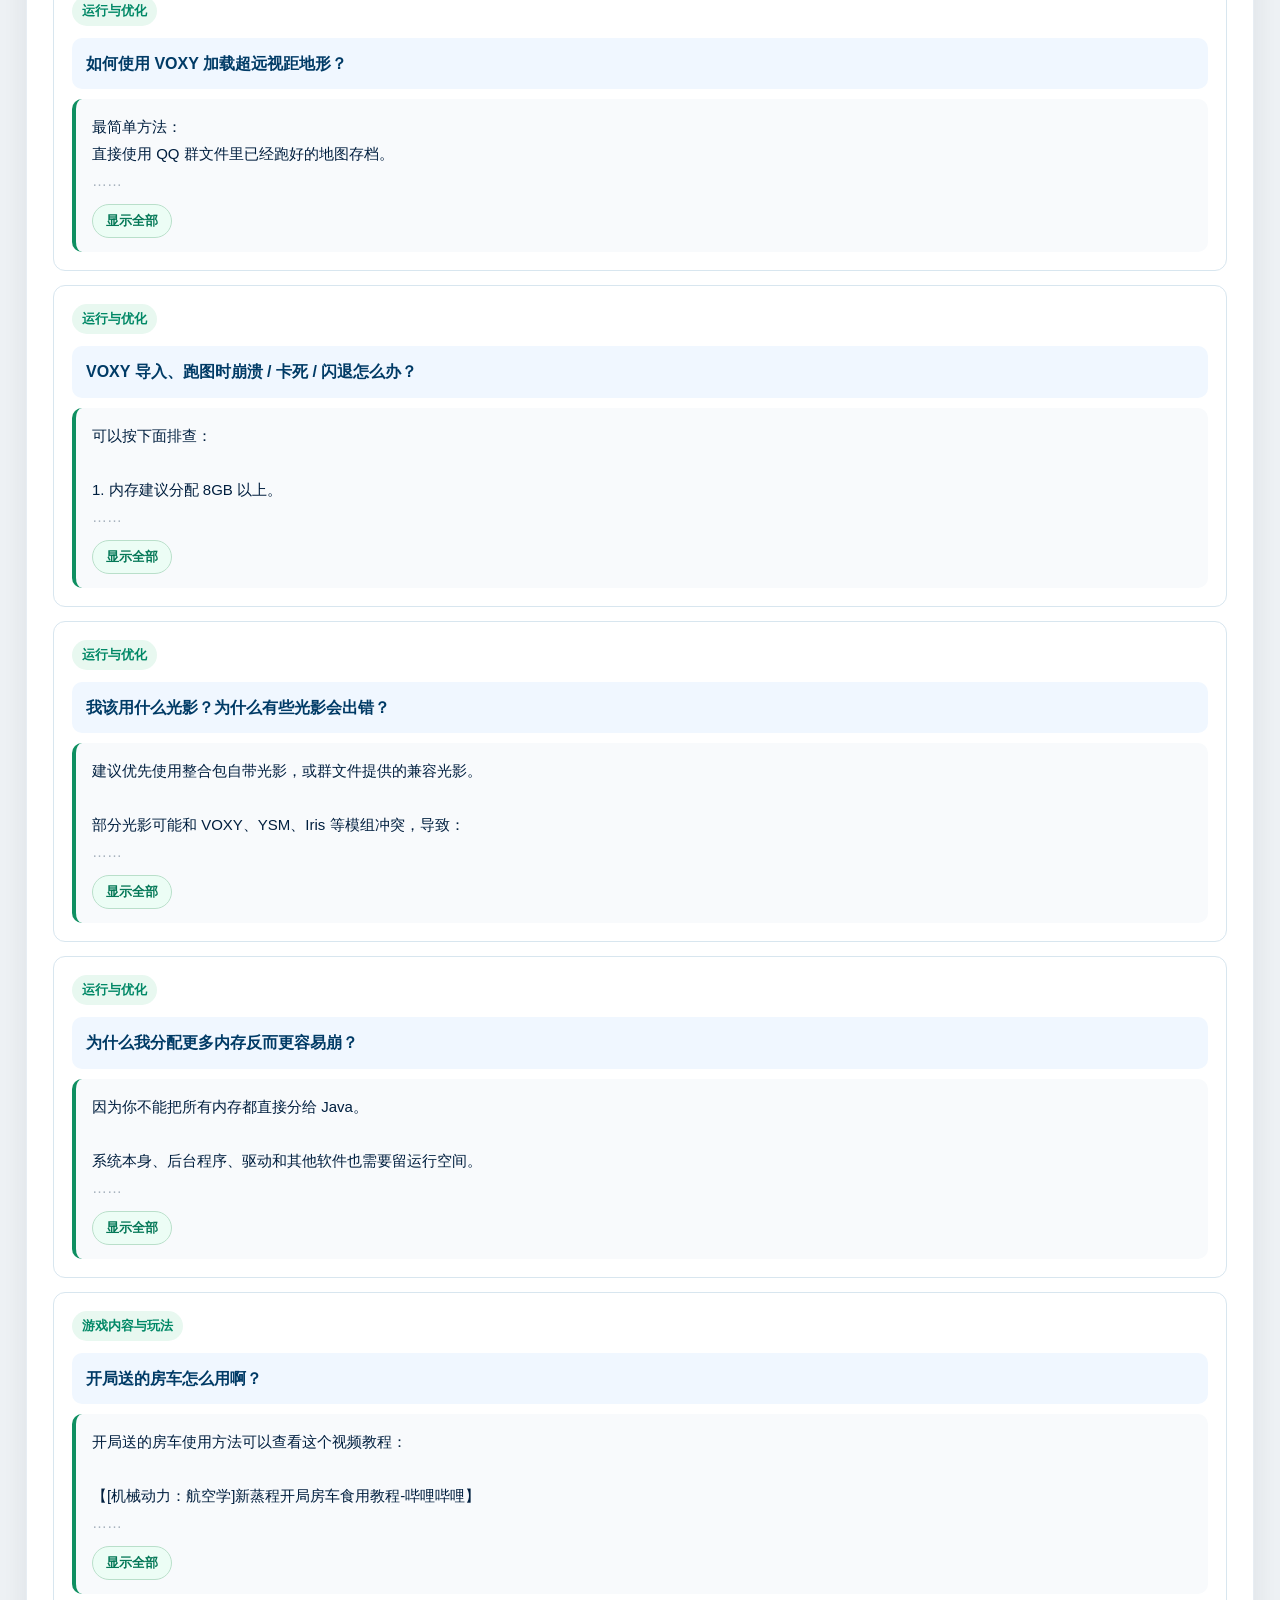
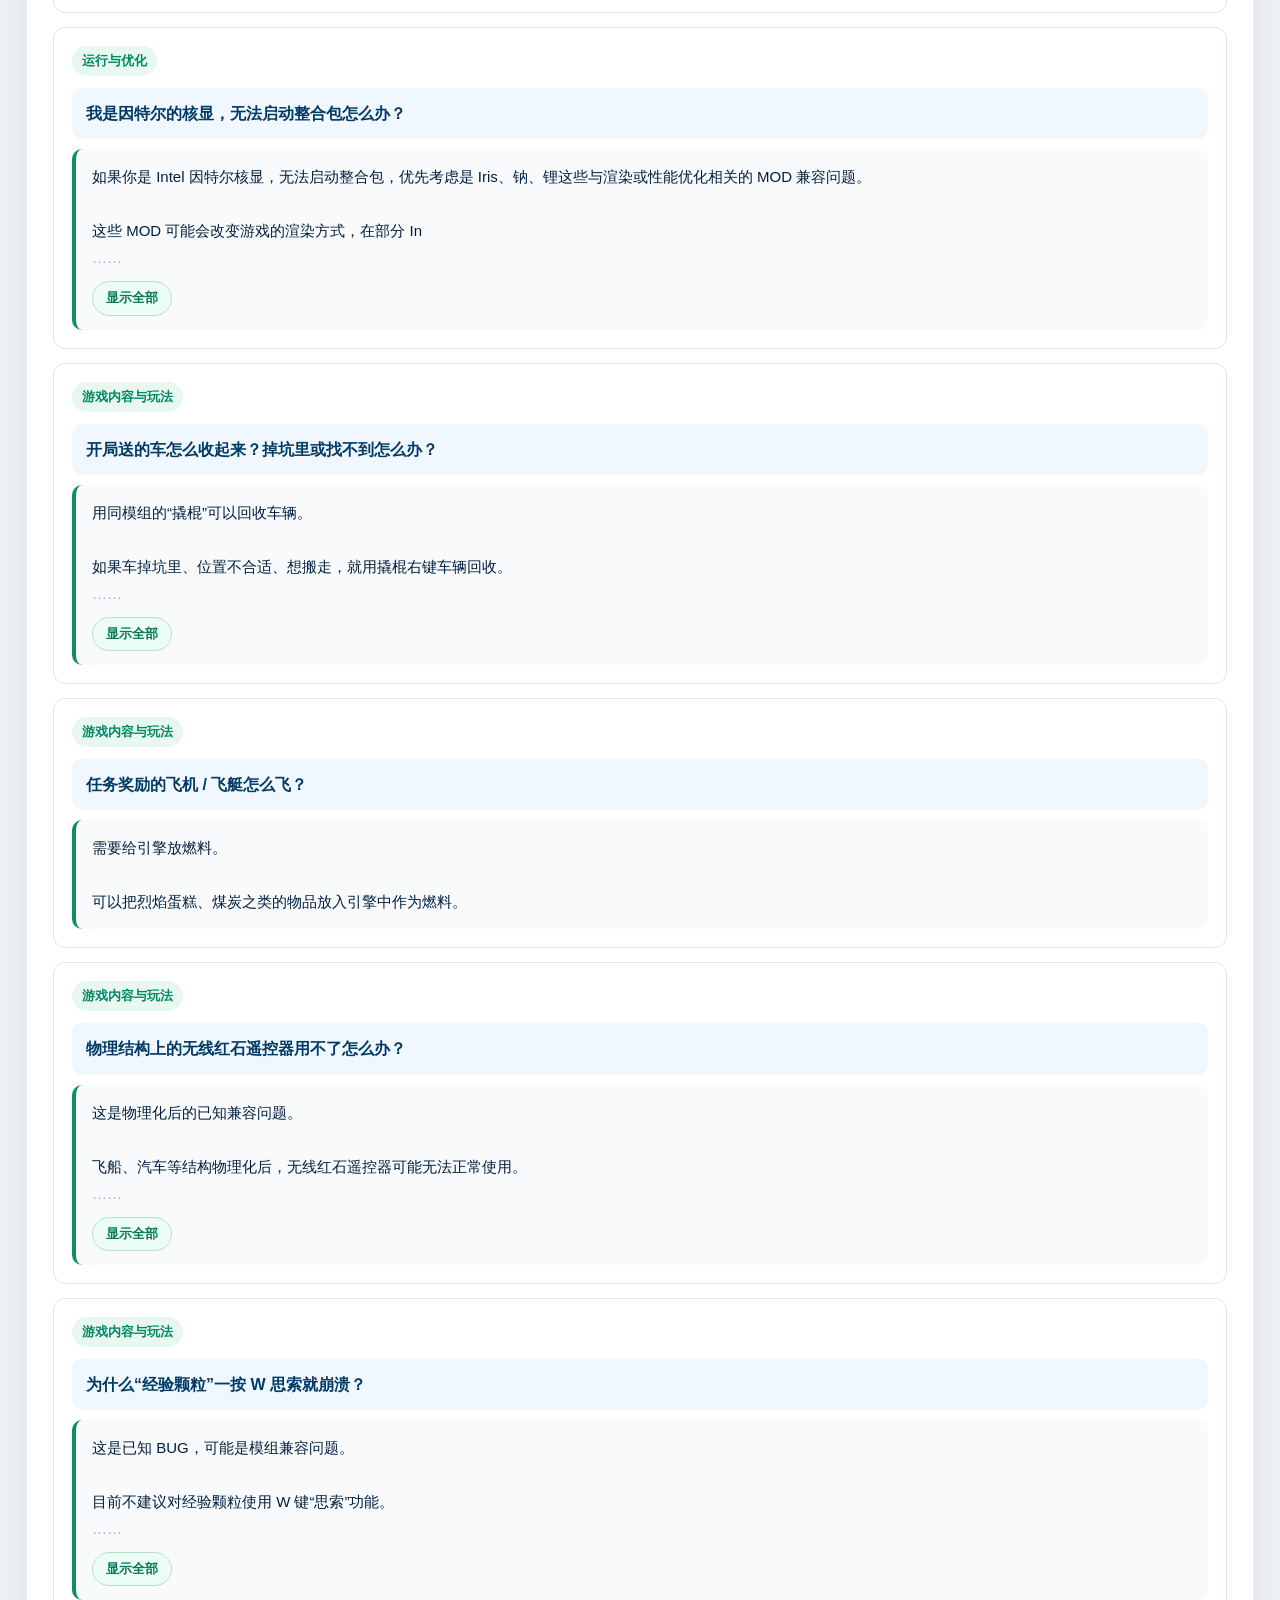
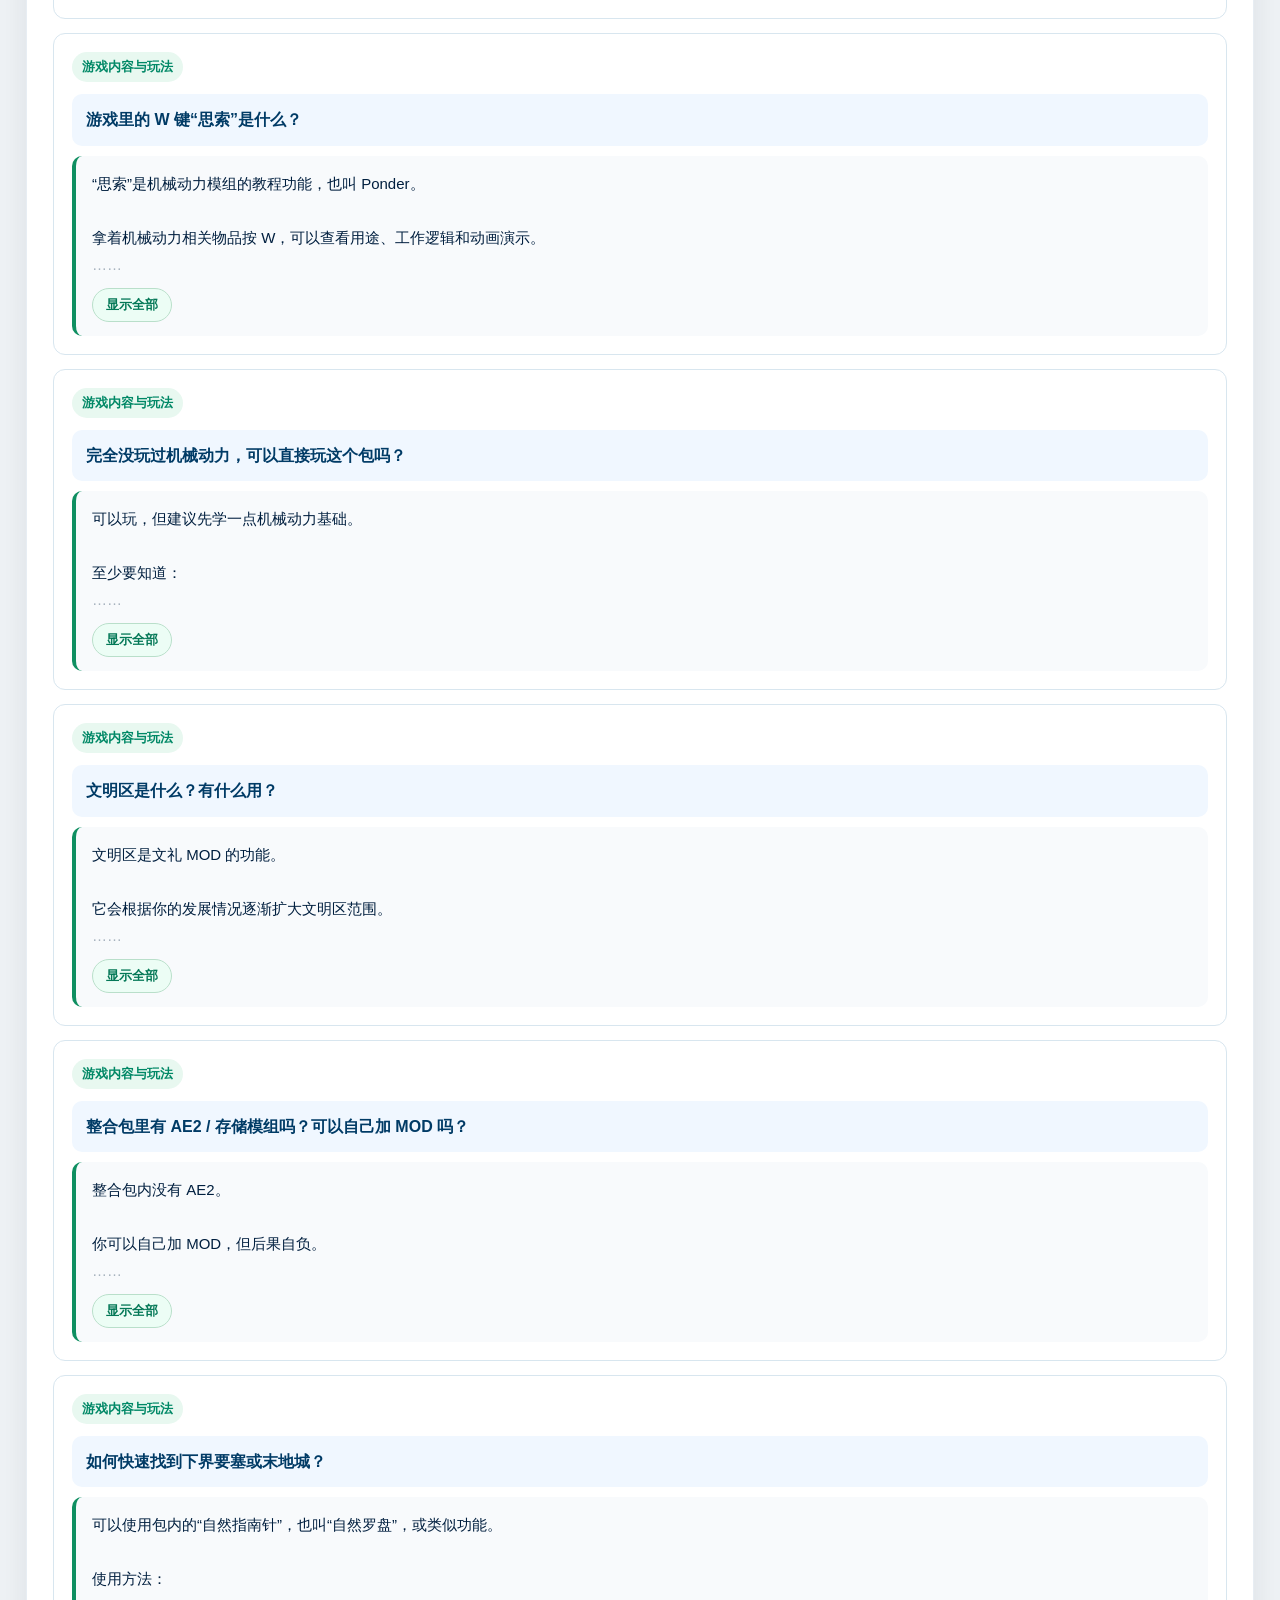
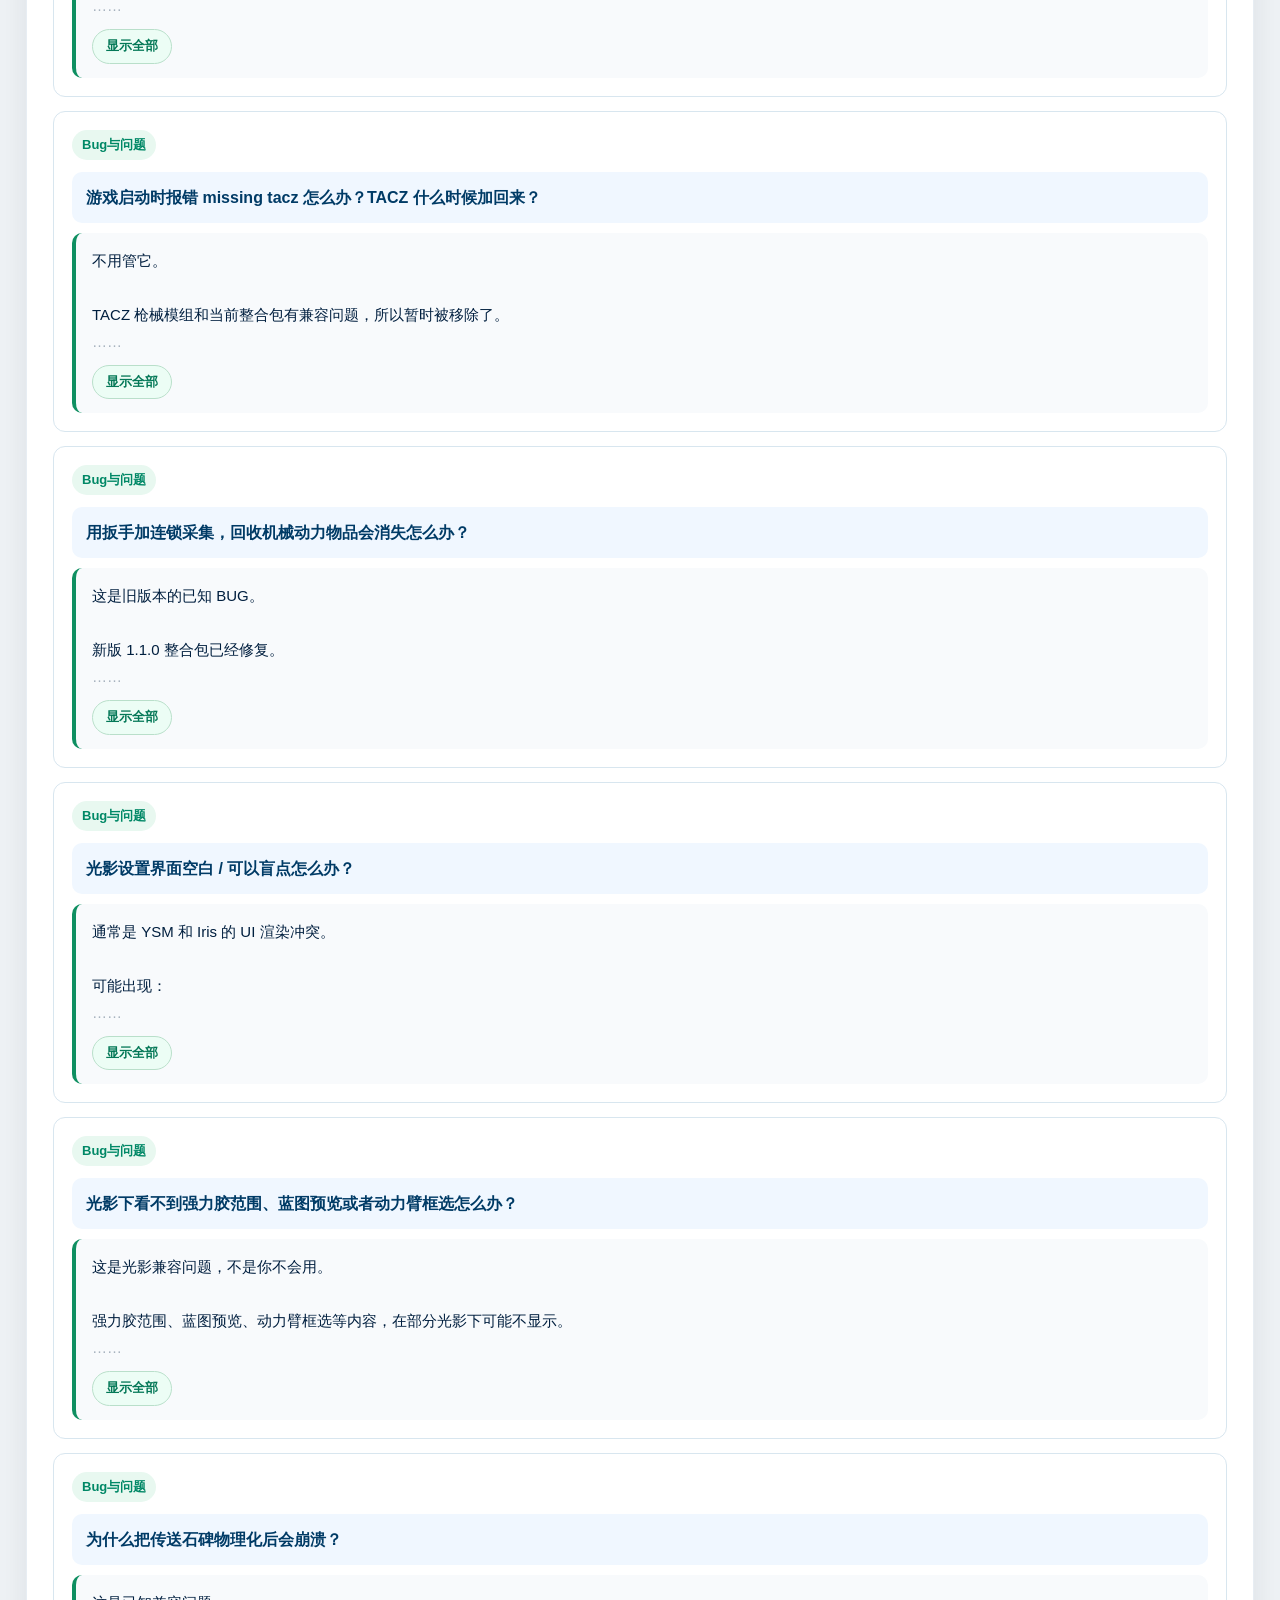
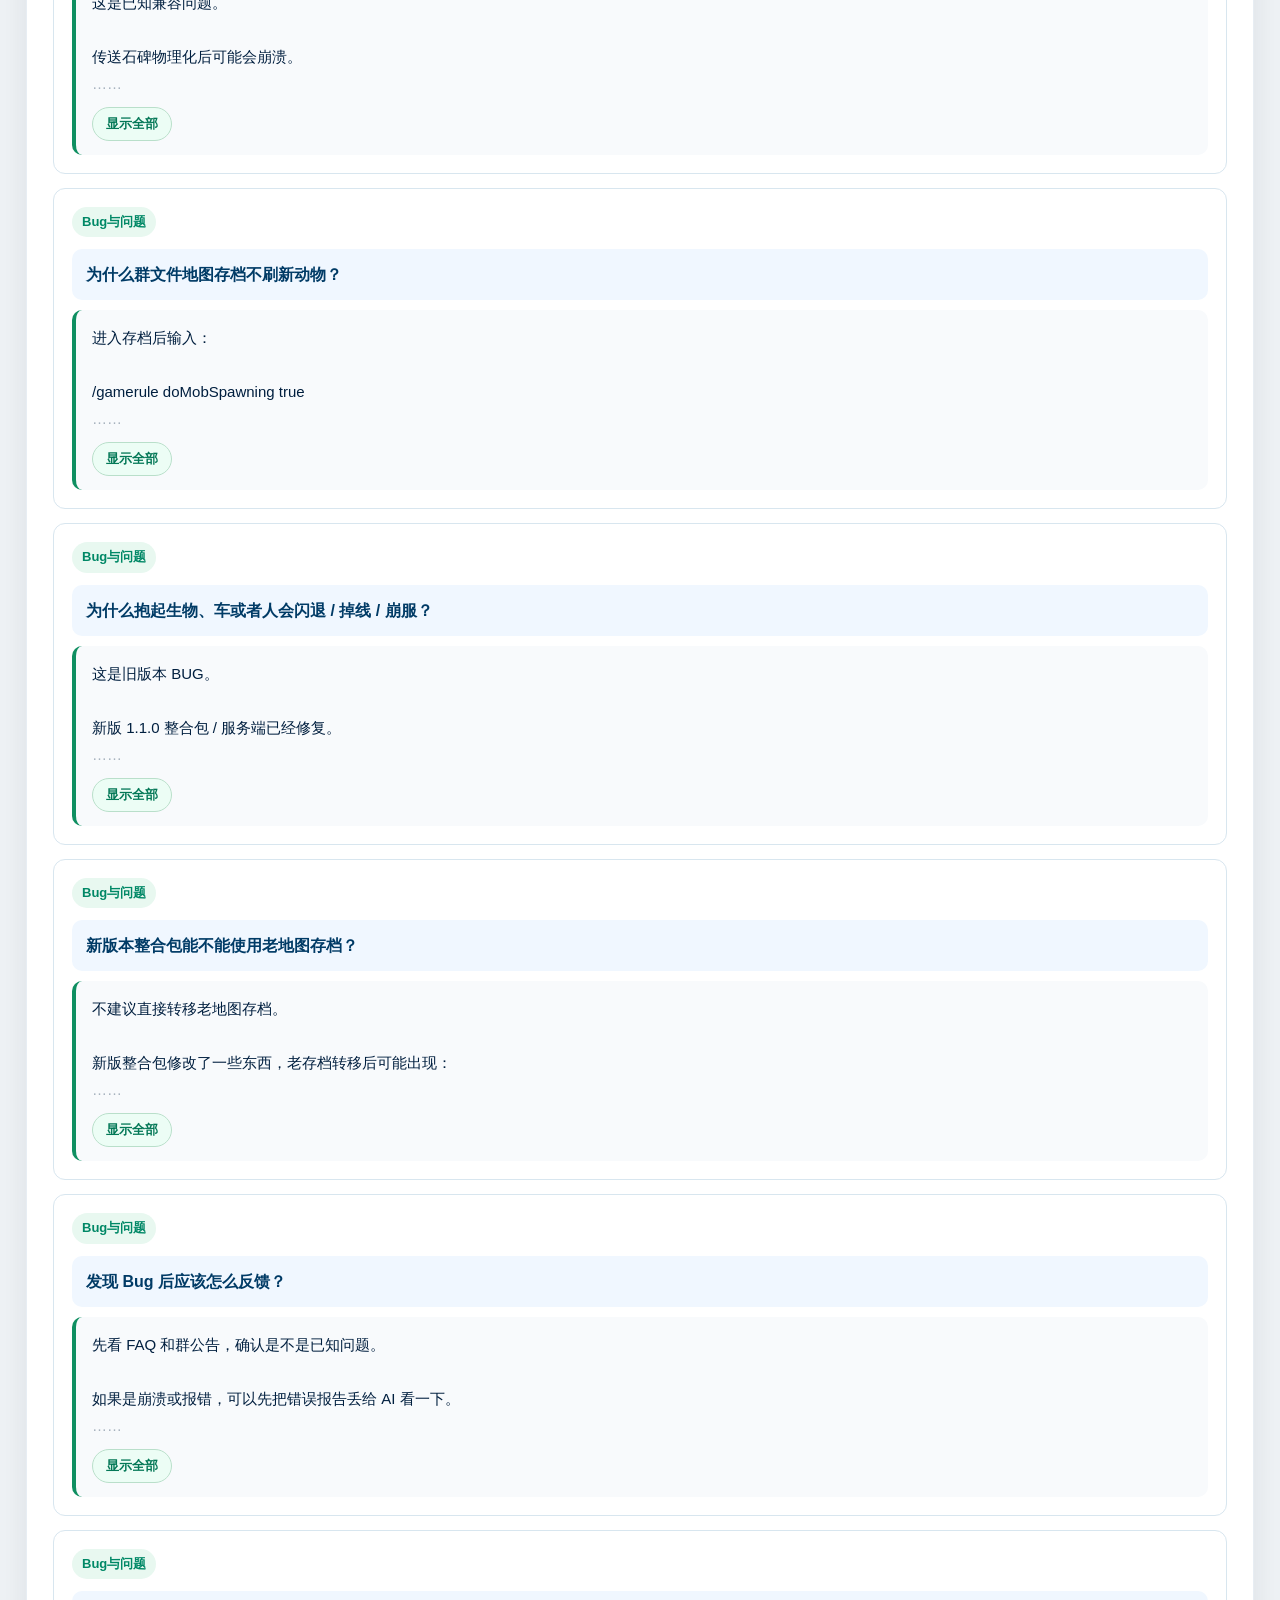
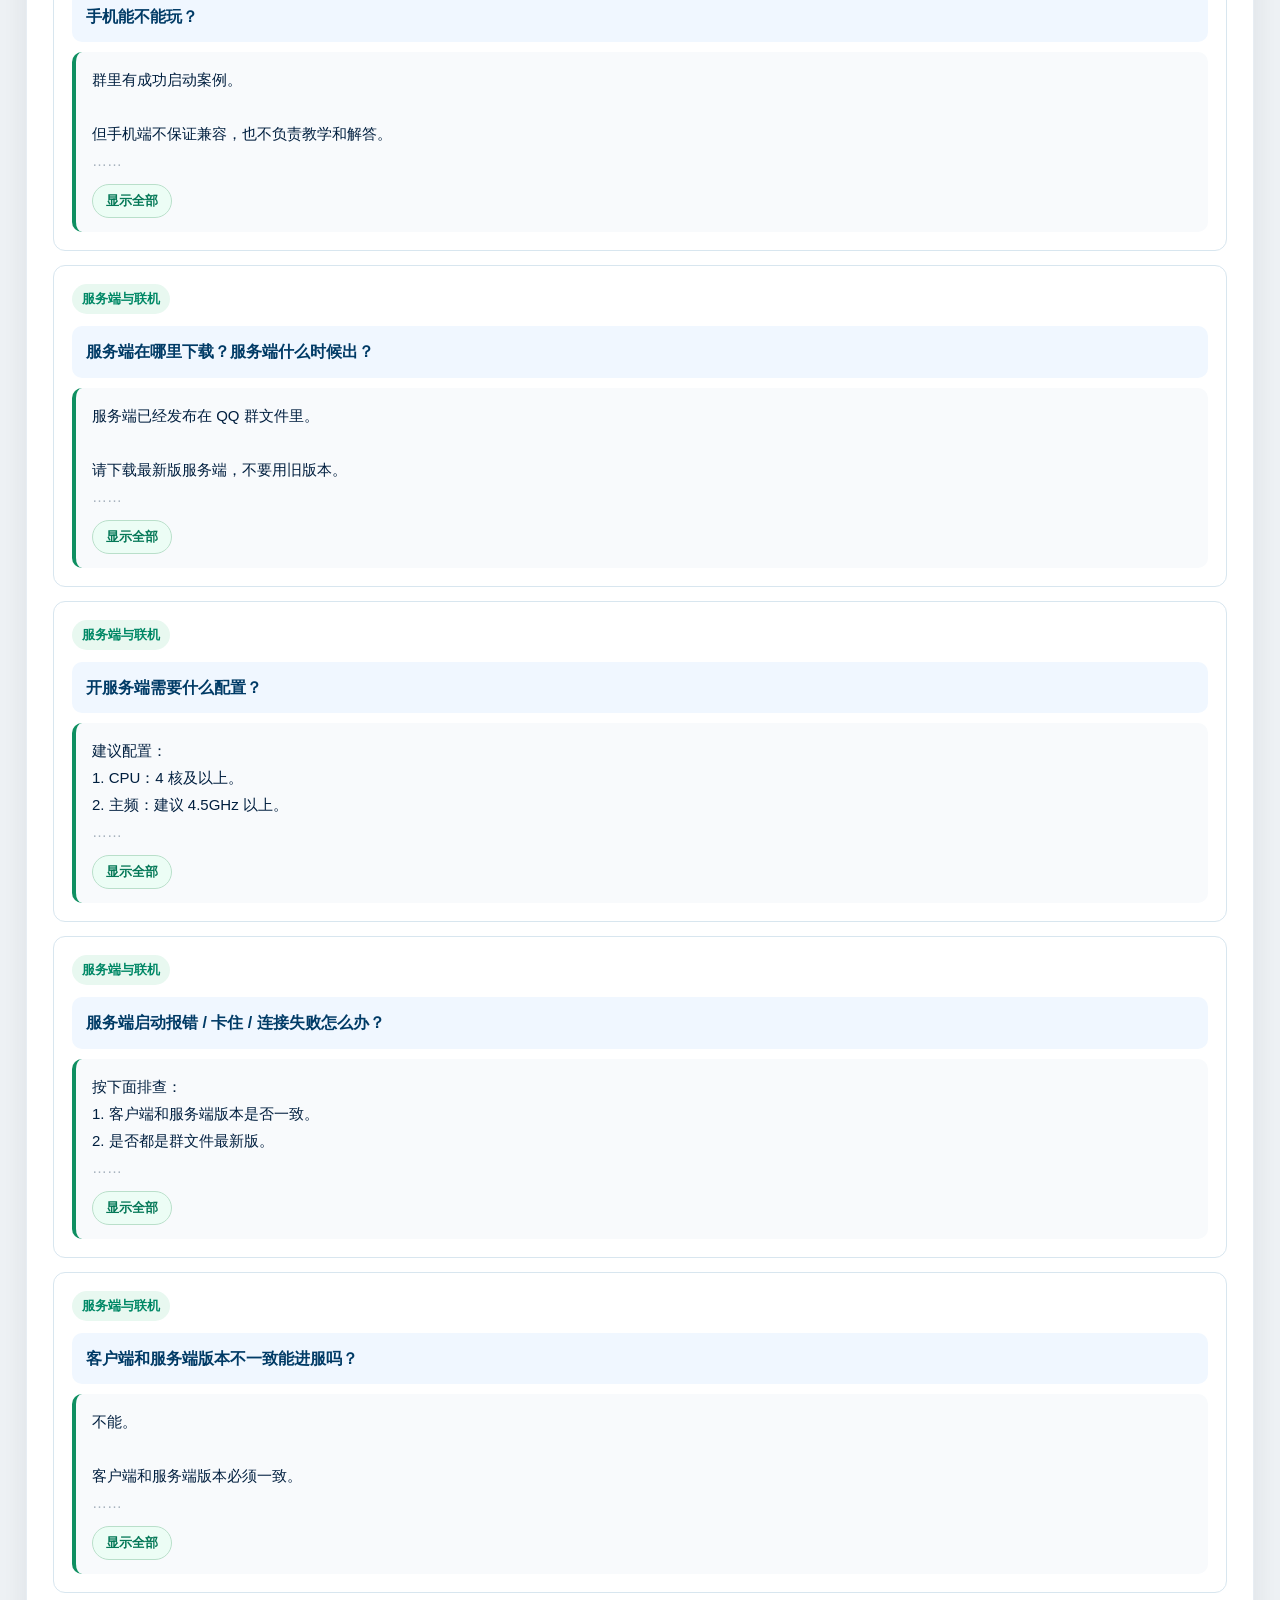
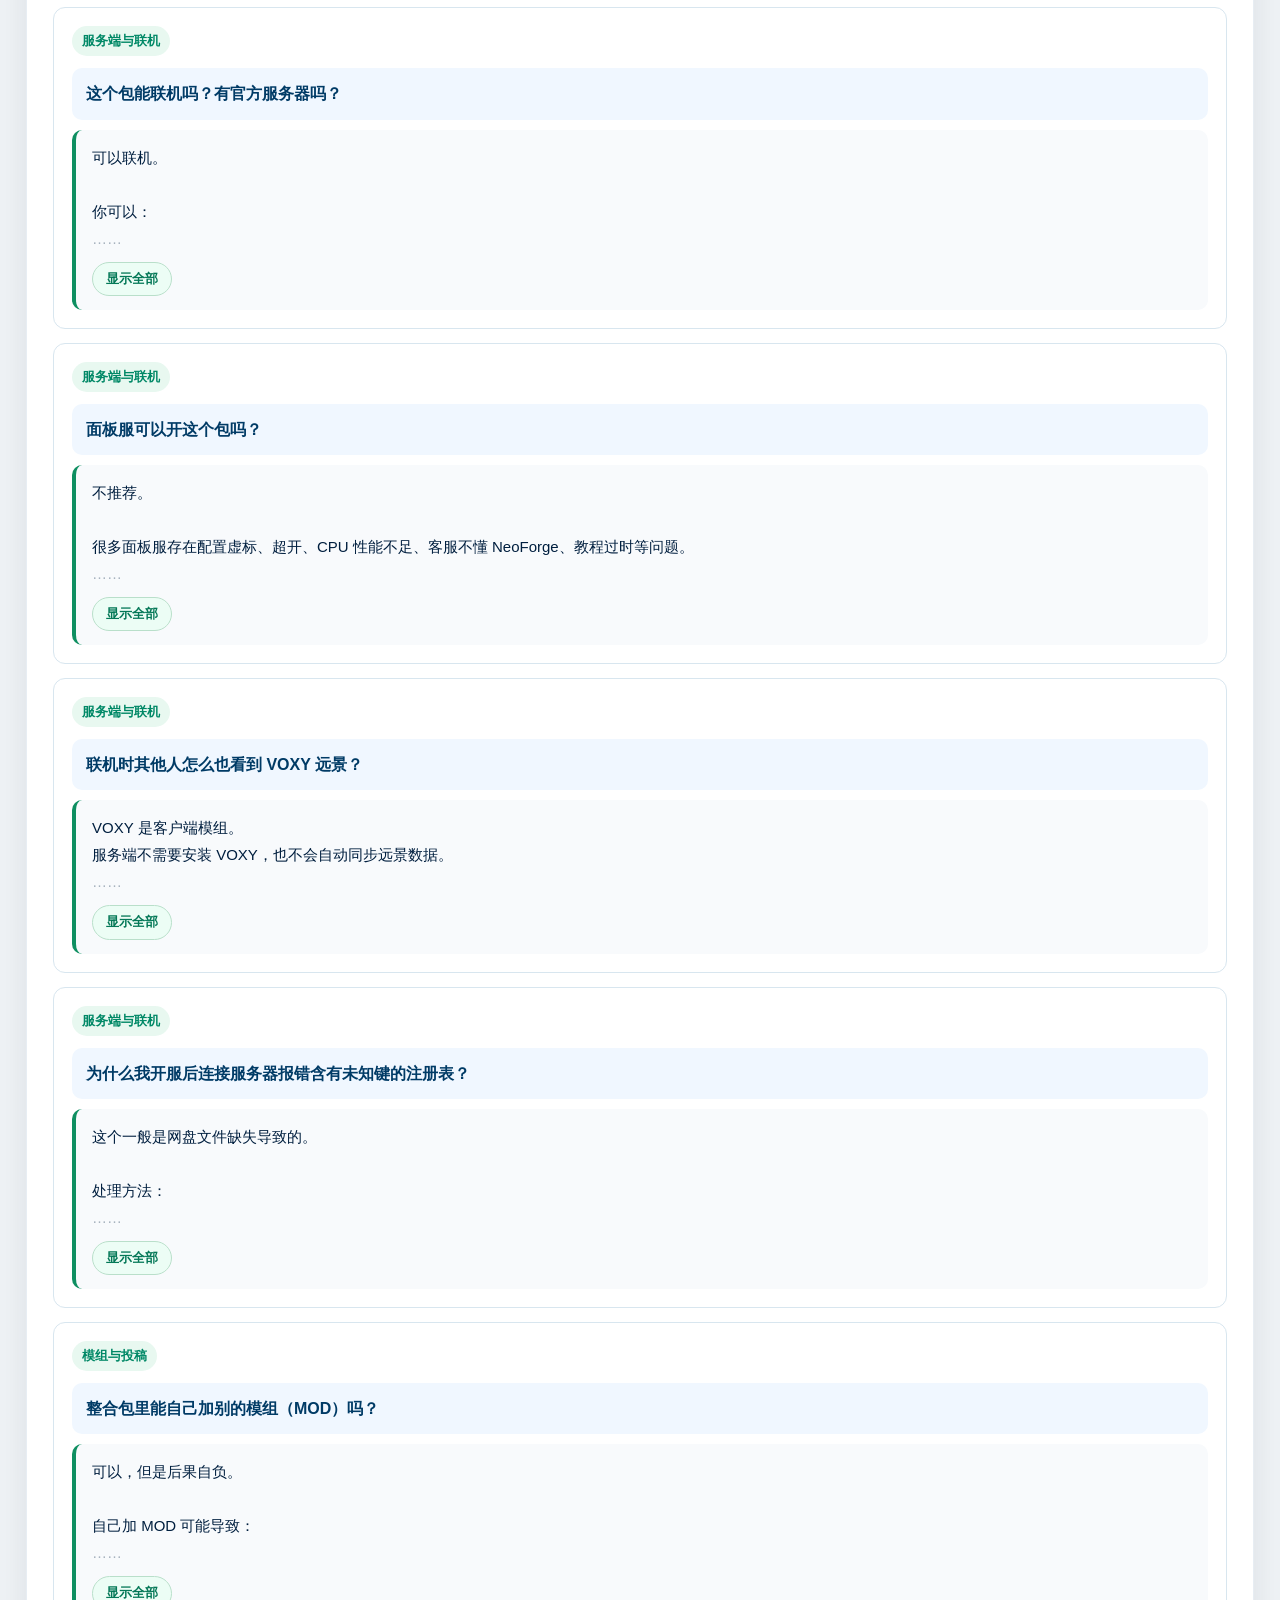
==== commit ecbd94e2: "Update index.html" ====
--- a/index.html
+++ b/index.html
@@ -15,26 +15,26 @@
         主样式文件。
         如果你修改了 style.css 但浏览器没变化，可以改一下 v 后面的数字来强制刷新缓存。
     -->
-    <link rel="stylesheet" href="assets/css/style.css?v=2026052202">
+    <link rel="stylesheet" href="assets/css/style.css?v=2026060701">
 
     <!-- 数据文件 -->
-    <script src="data/changelog.js?v=2026052202" defer></script>
-    <script src="data/qa-data.js?v=2026052202" defer></script>
+    <script src="data/changelog.js?v=2026060701" defer></script>
+    <script src="data/qa-data.js?v=2026060701" defer></script>
 
     <!-- 功能脚本 -->
-    <script src="js/utils.js?v=2026052202" defer></script>
-    <script src="js/changelog-module.js?v=2026052202" defer></script>
-    <script src="js/qa-module.js?v=2026052202" defer></script>
-    <script src="js/expert-module.js?v=2026052202" defer></script>
-    <script src="js/chat-module.js?v=2026052202" defer></script>
+    <script src="js/utils.js?v=2026060701" defer></script>
+    <script src="js/changelog-module.js?v=2026060701" defer></script>
+    <script src="js/qa-module.js?v=2026060701" defer></script>
+    <script src="js/expert-module.js?v=2026060701" defer></script>
+    <script src="js/chat-module.js?v=2026060701" defer></script>
 
     <!-- 
         最新版整合包下载模块。
         这个文件是本次新增的，负责下载弹窗和下载按钮逻辑。
     -->
-    <script src="js/download-module.js?v=2026052202" defer></script>
+    <script src="js/download-module.js?v=2026060701" defer></script>
 
-    <script src="js/main.js?v=2026052202" defer></script>
+    <script src="js/main.js?v=2026060701" defer></script>
 </head>
 
 <body>
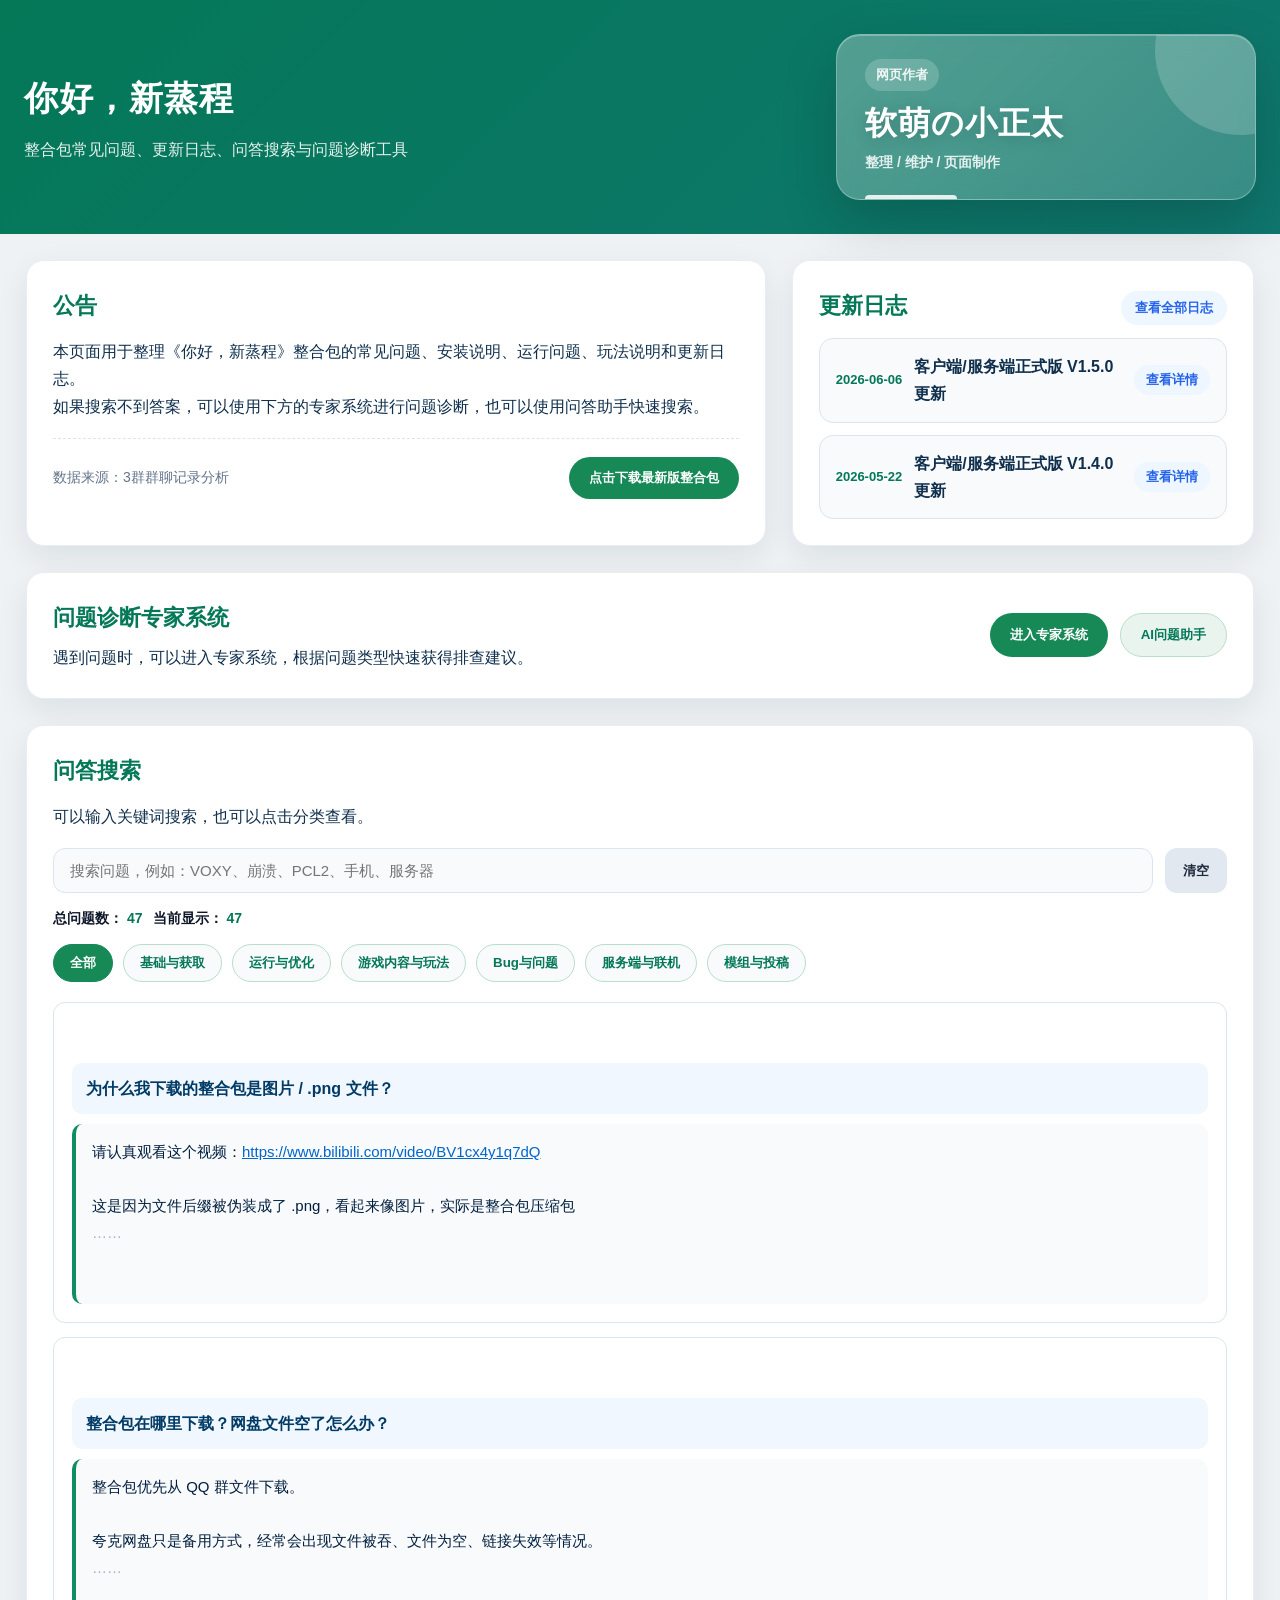
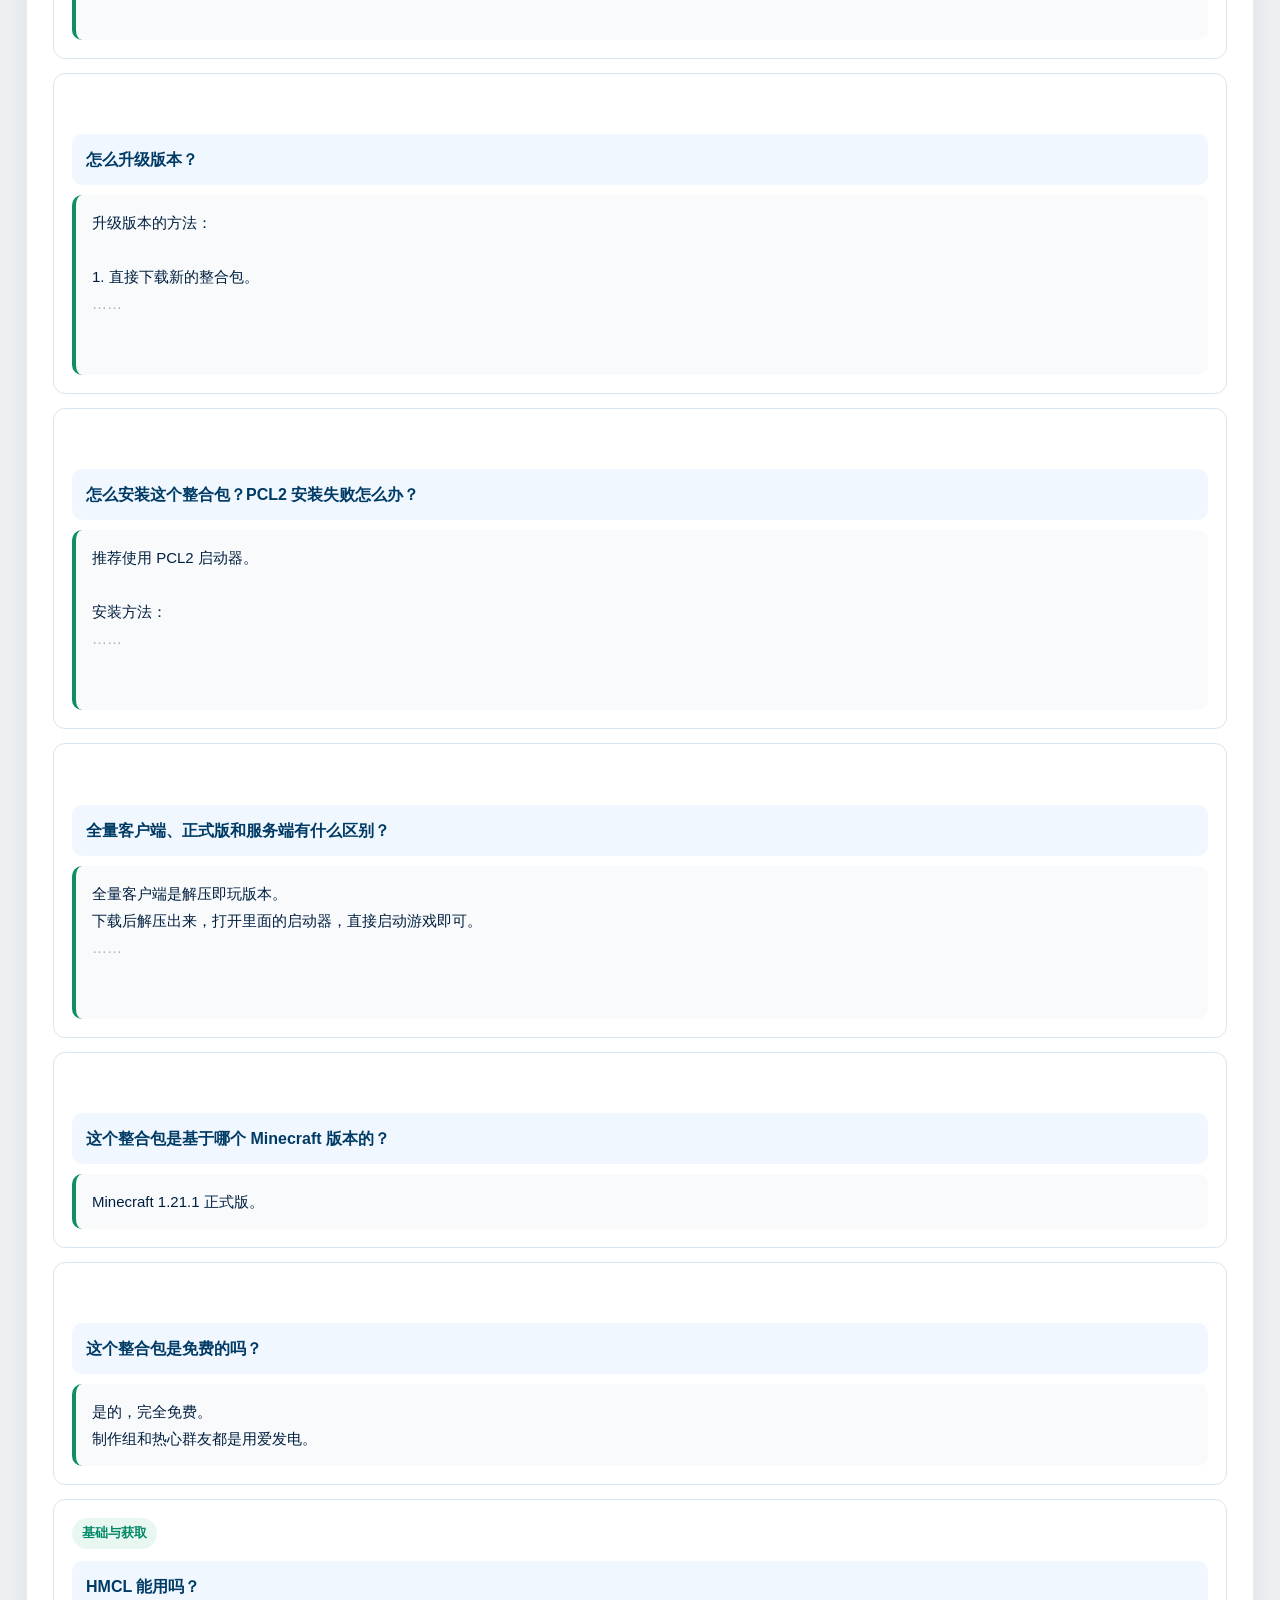
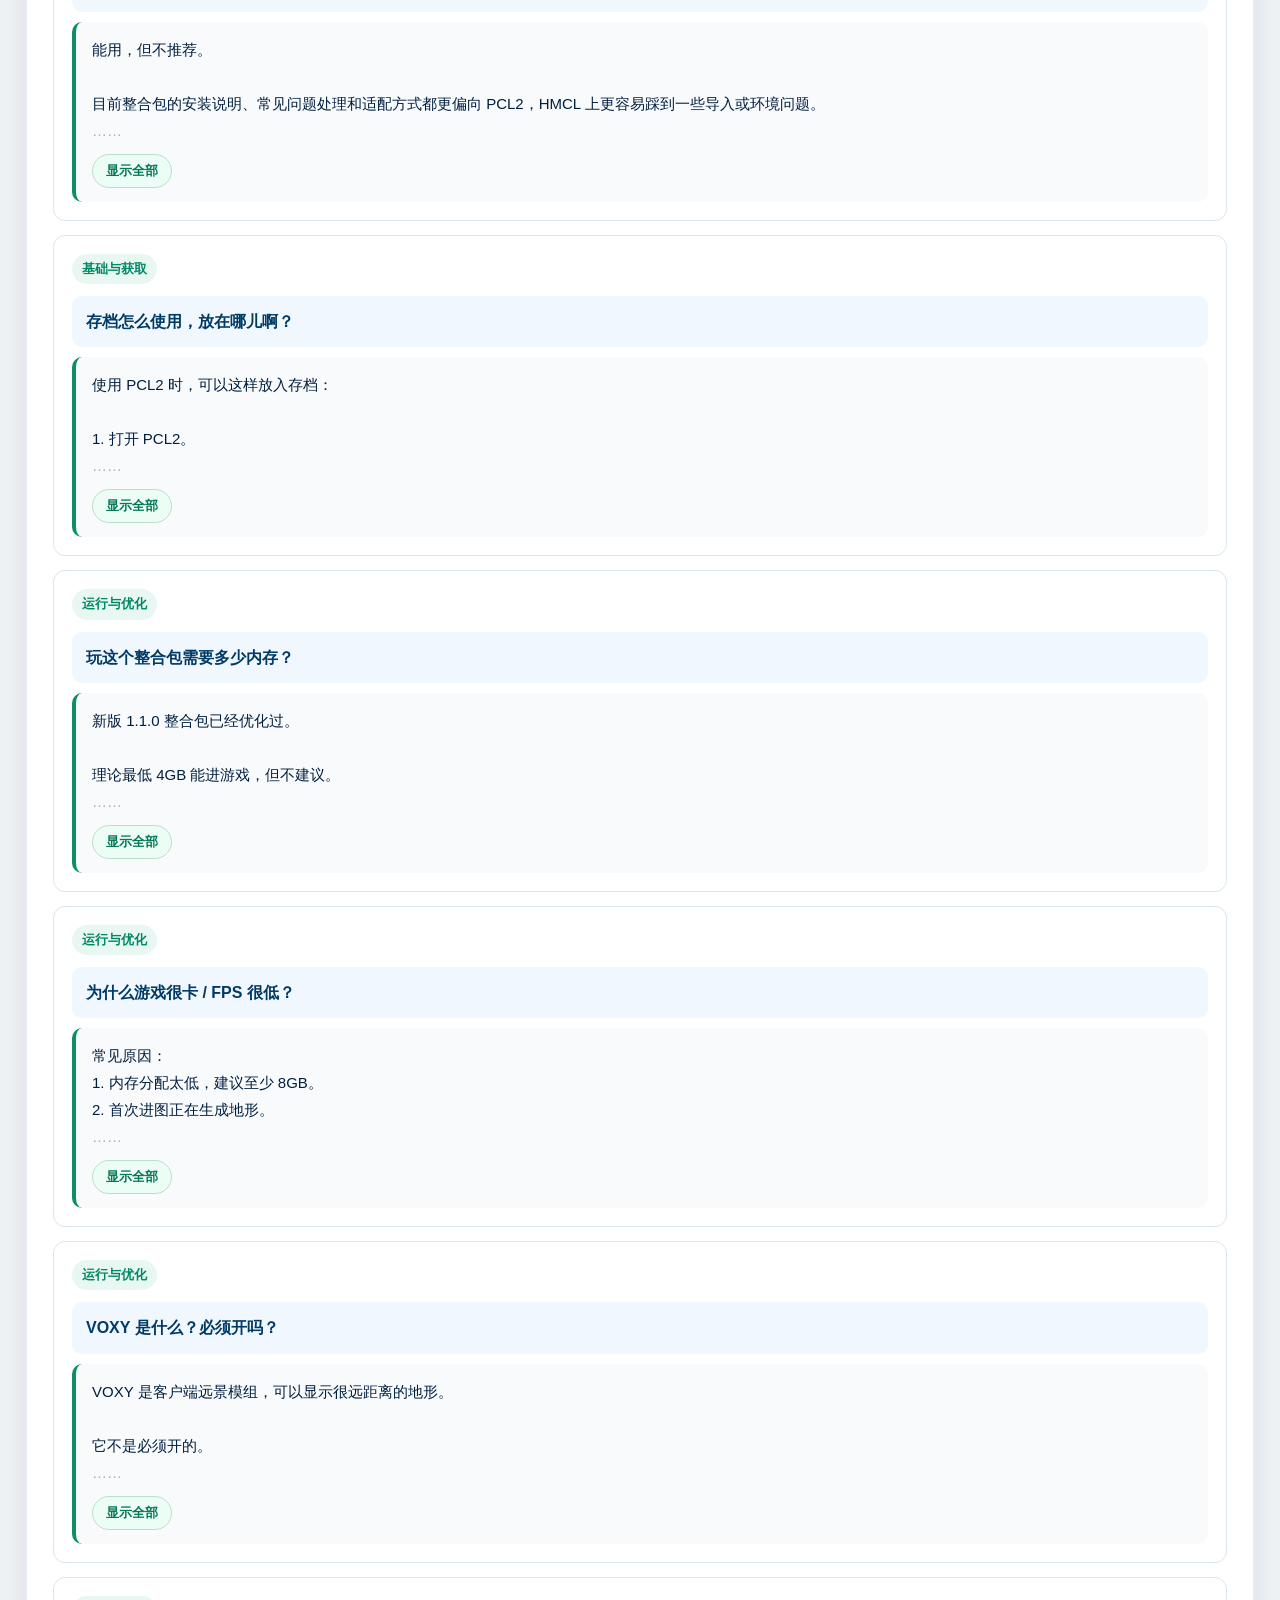
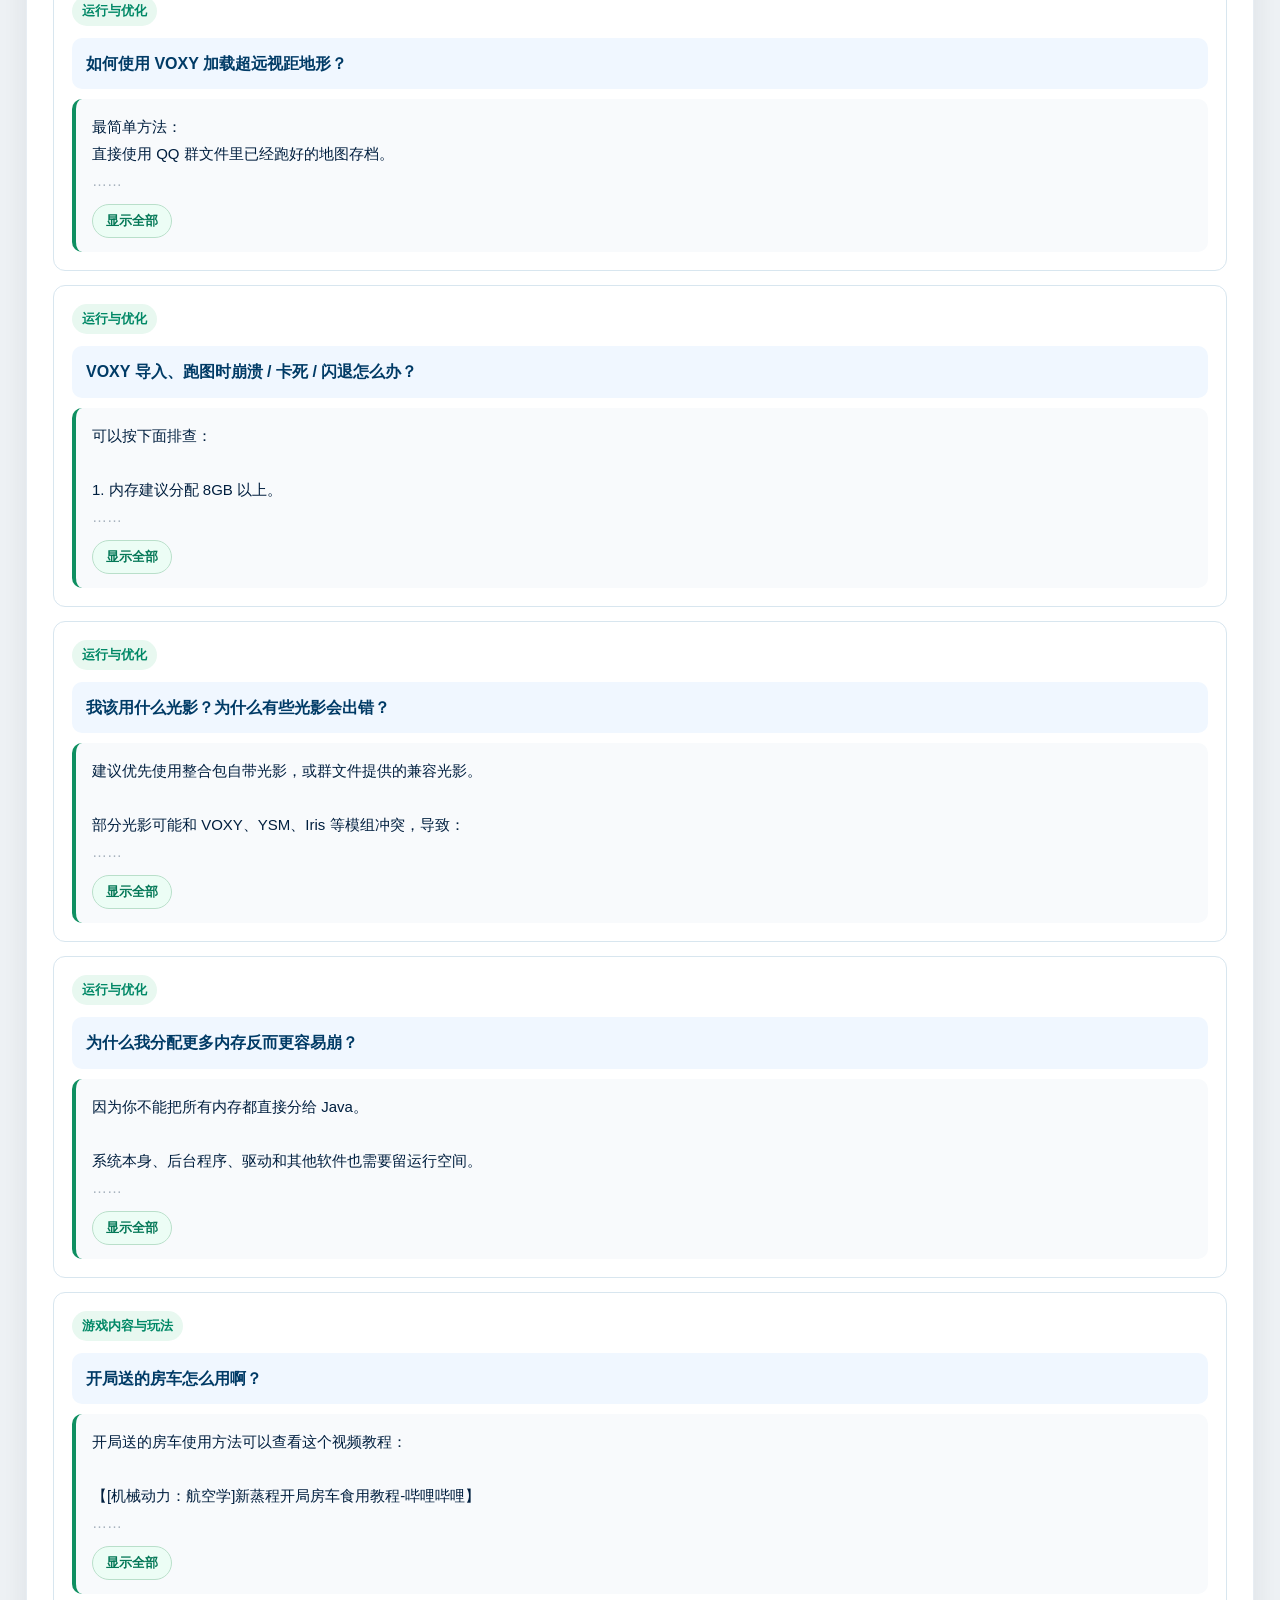
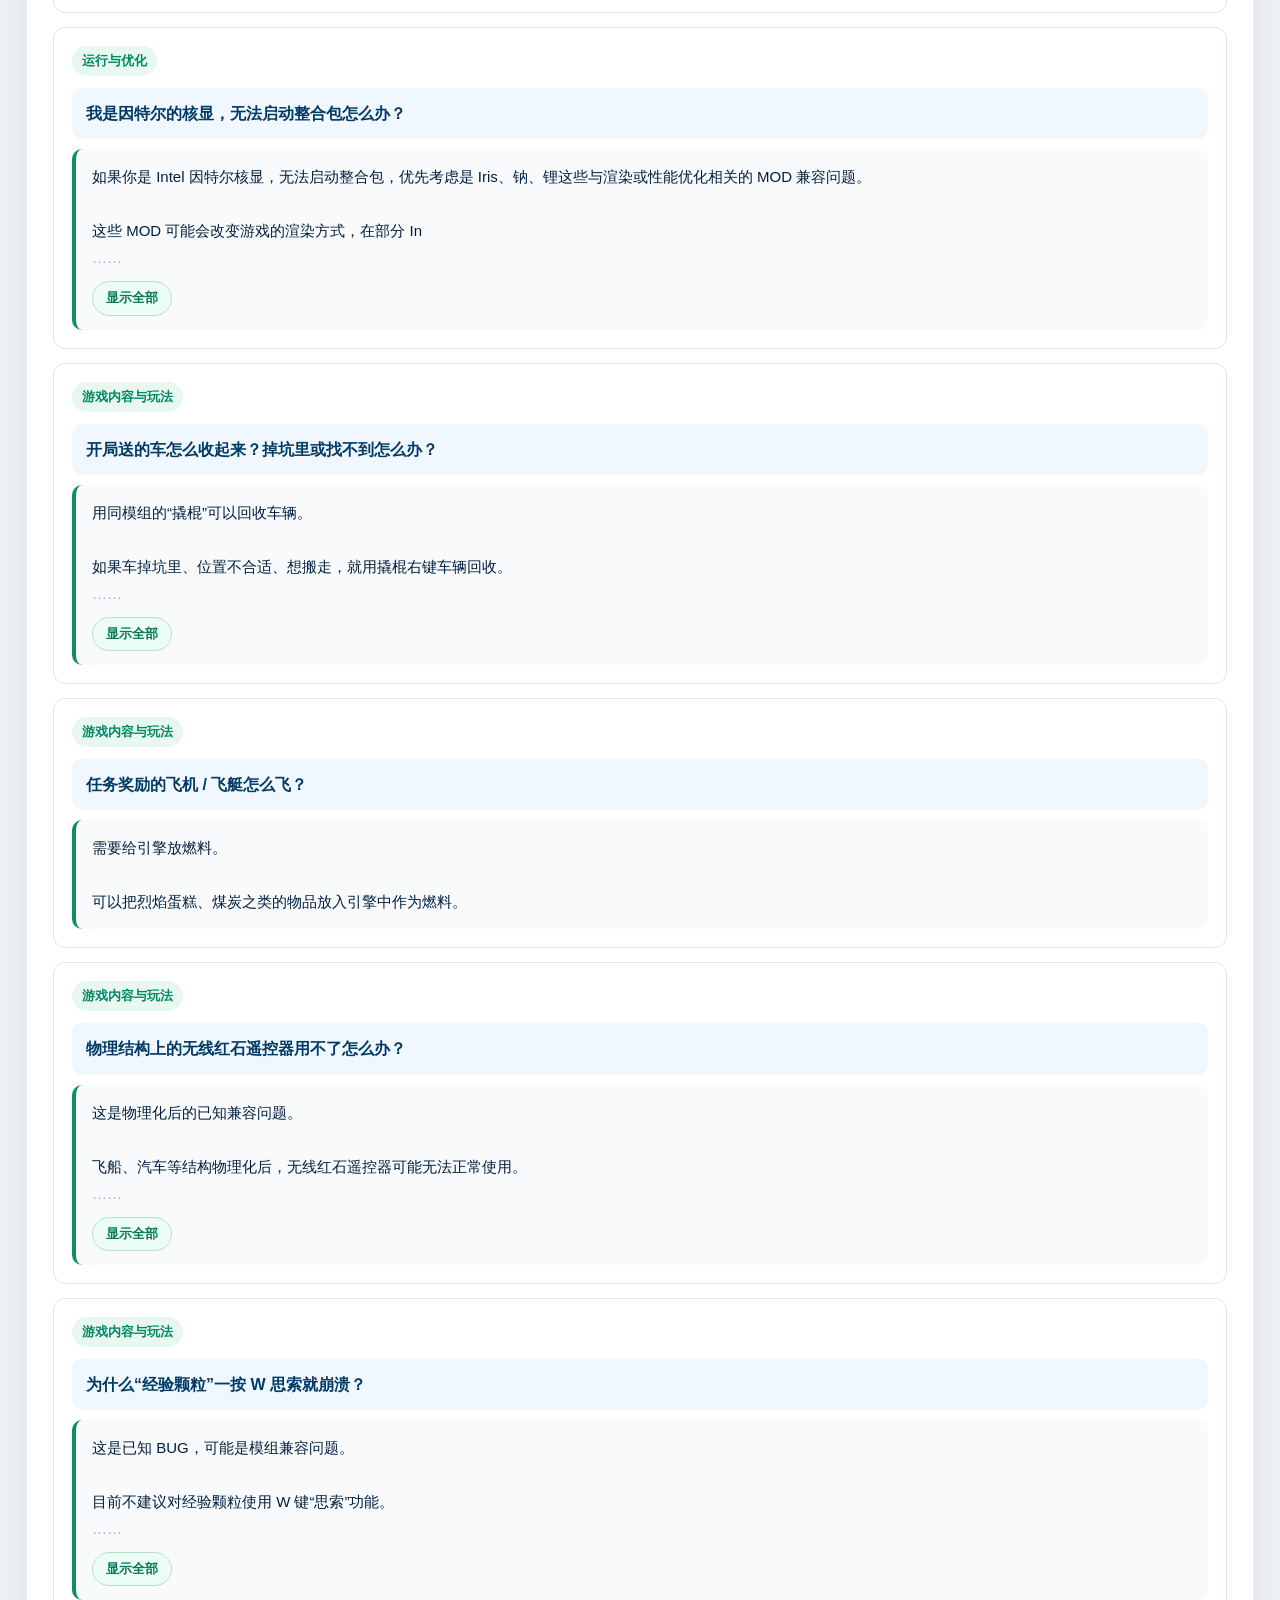
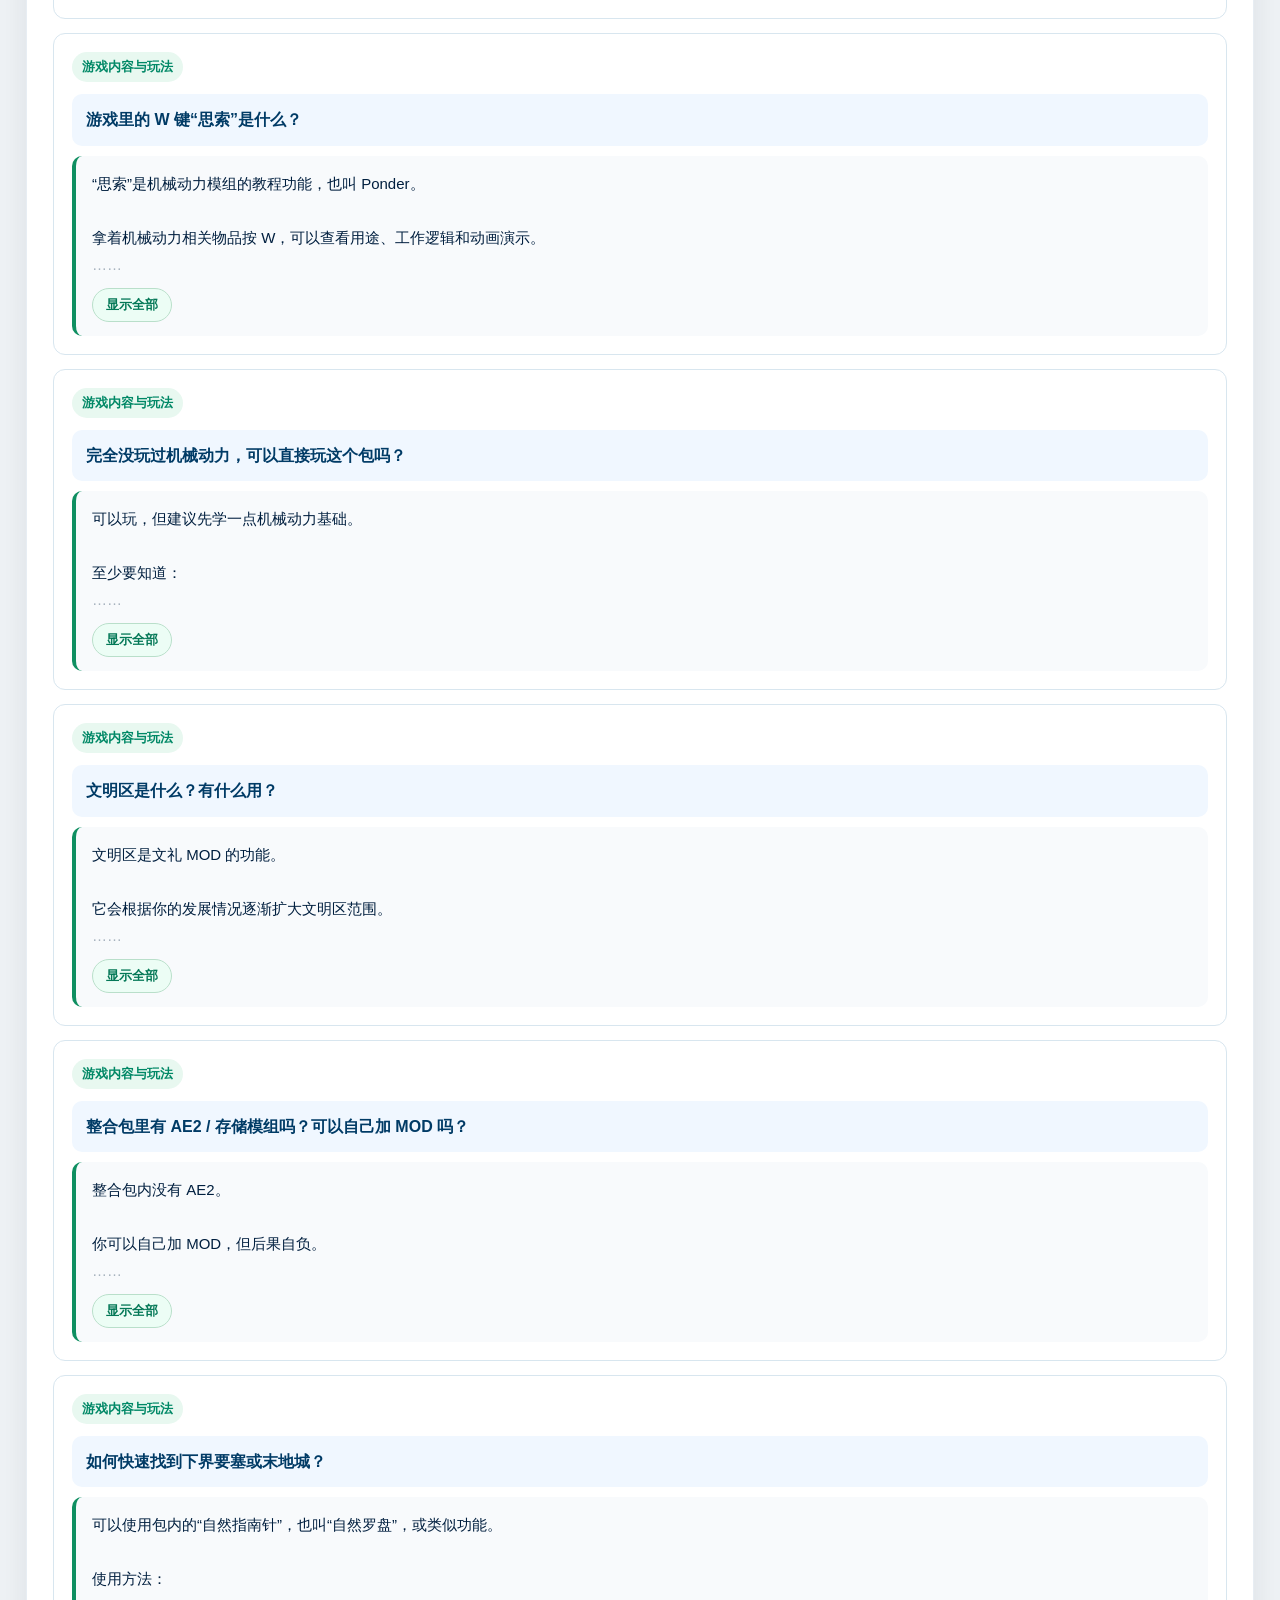
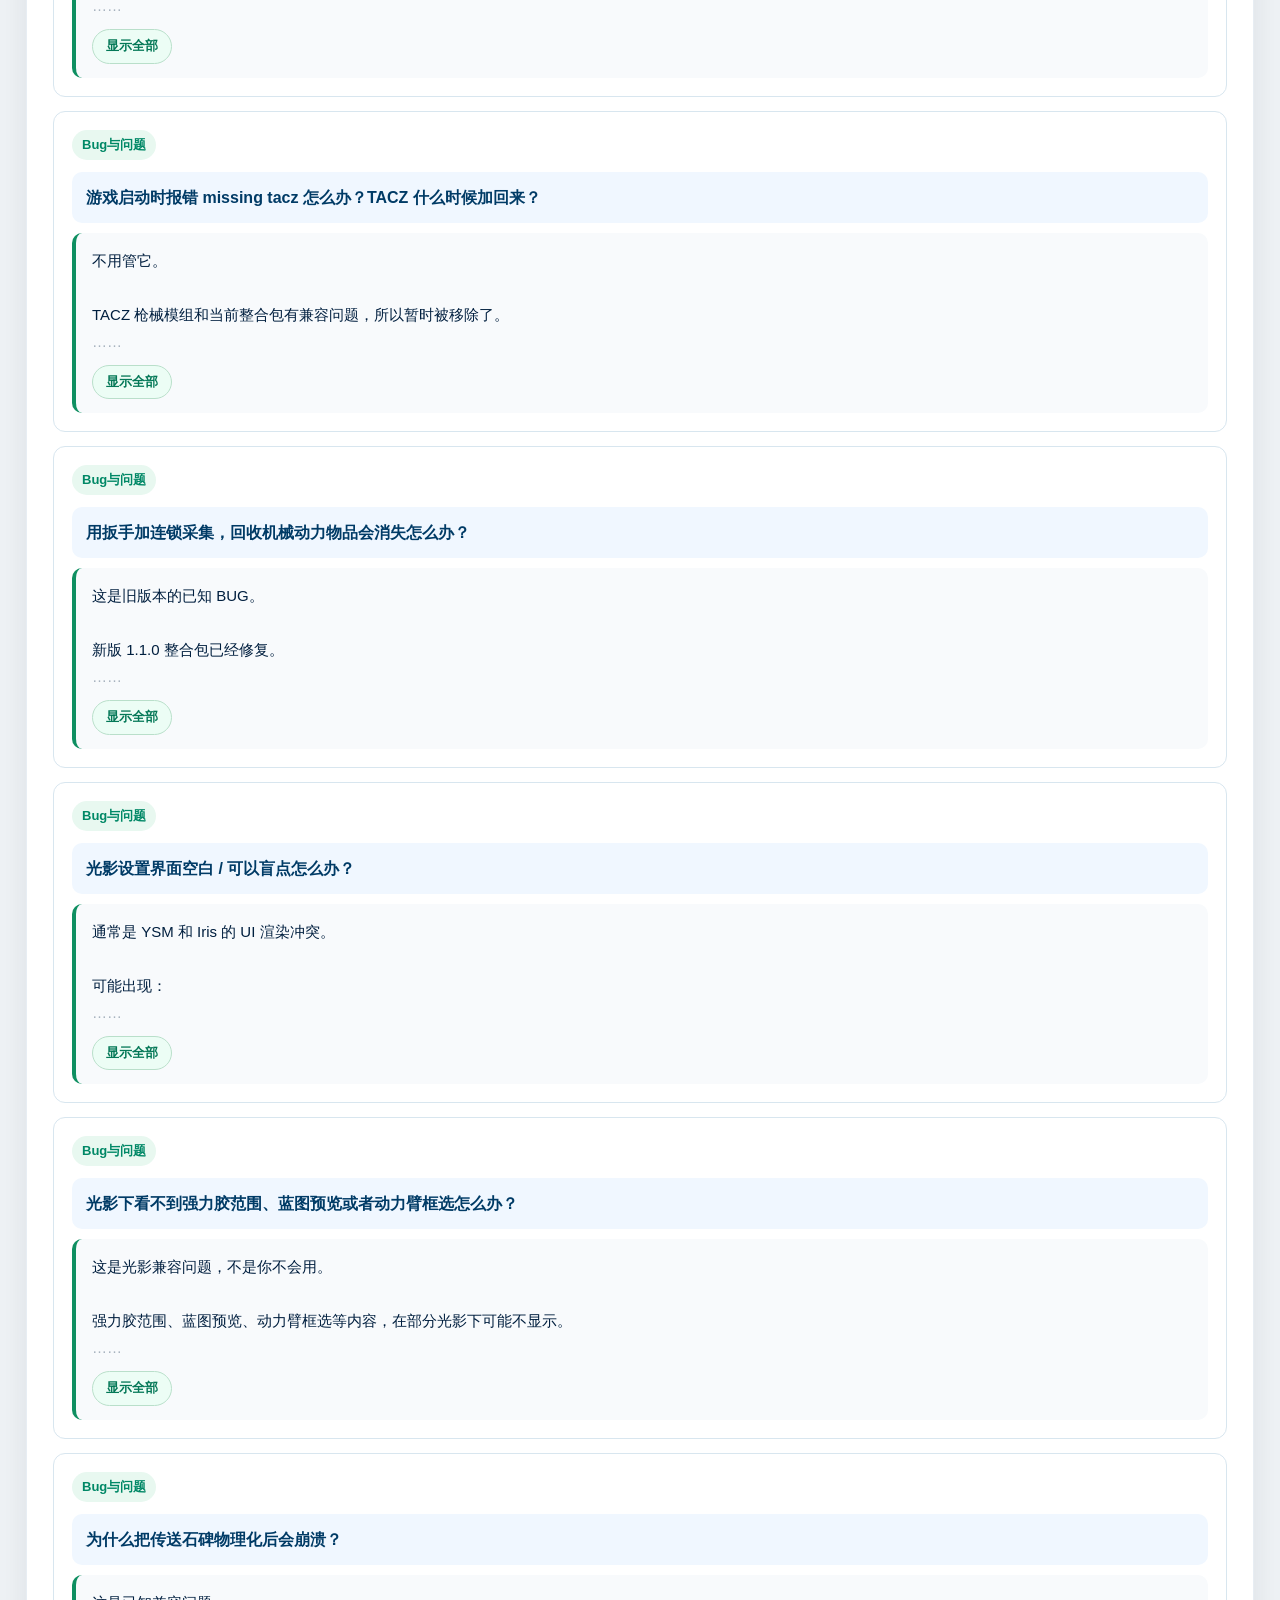
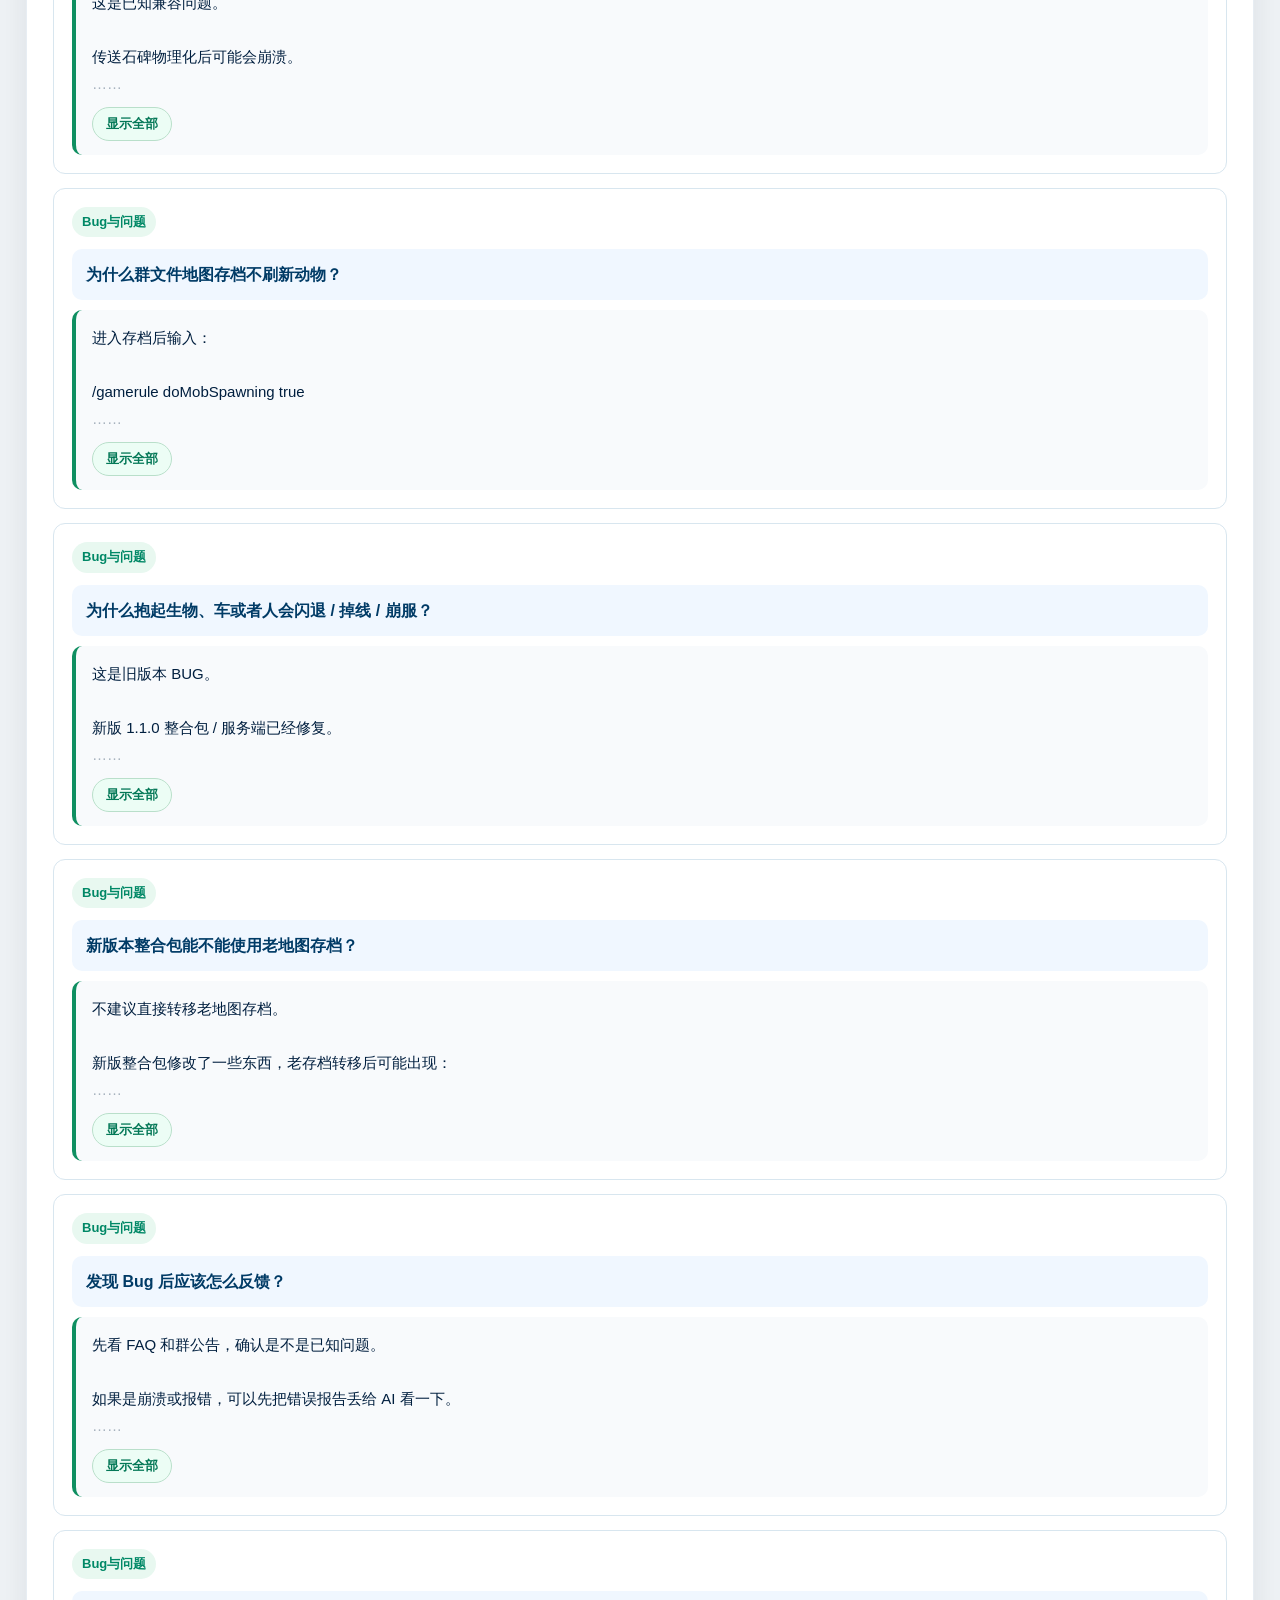
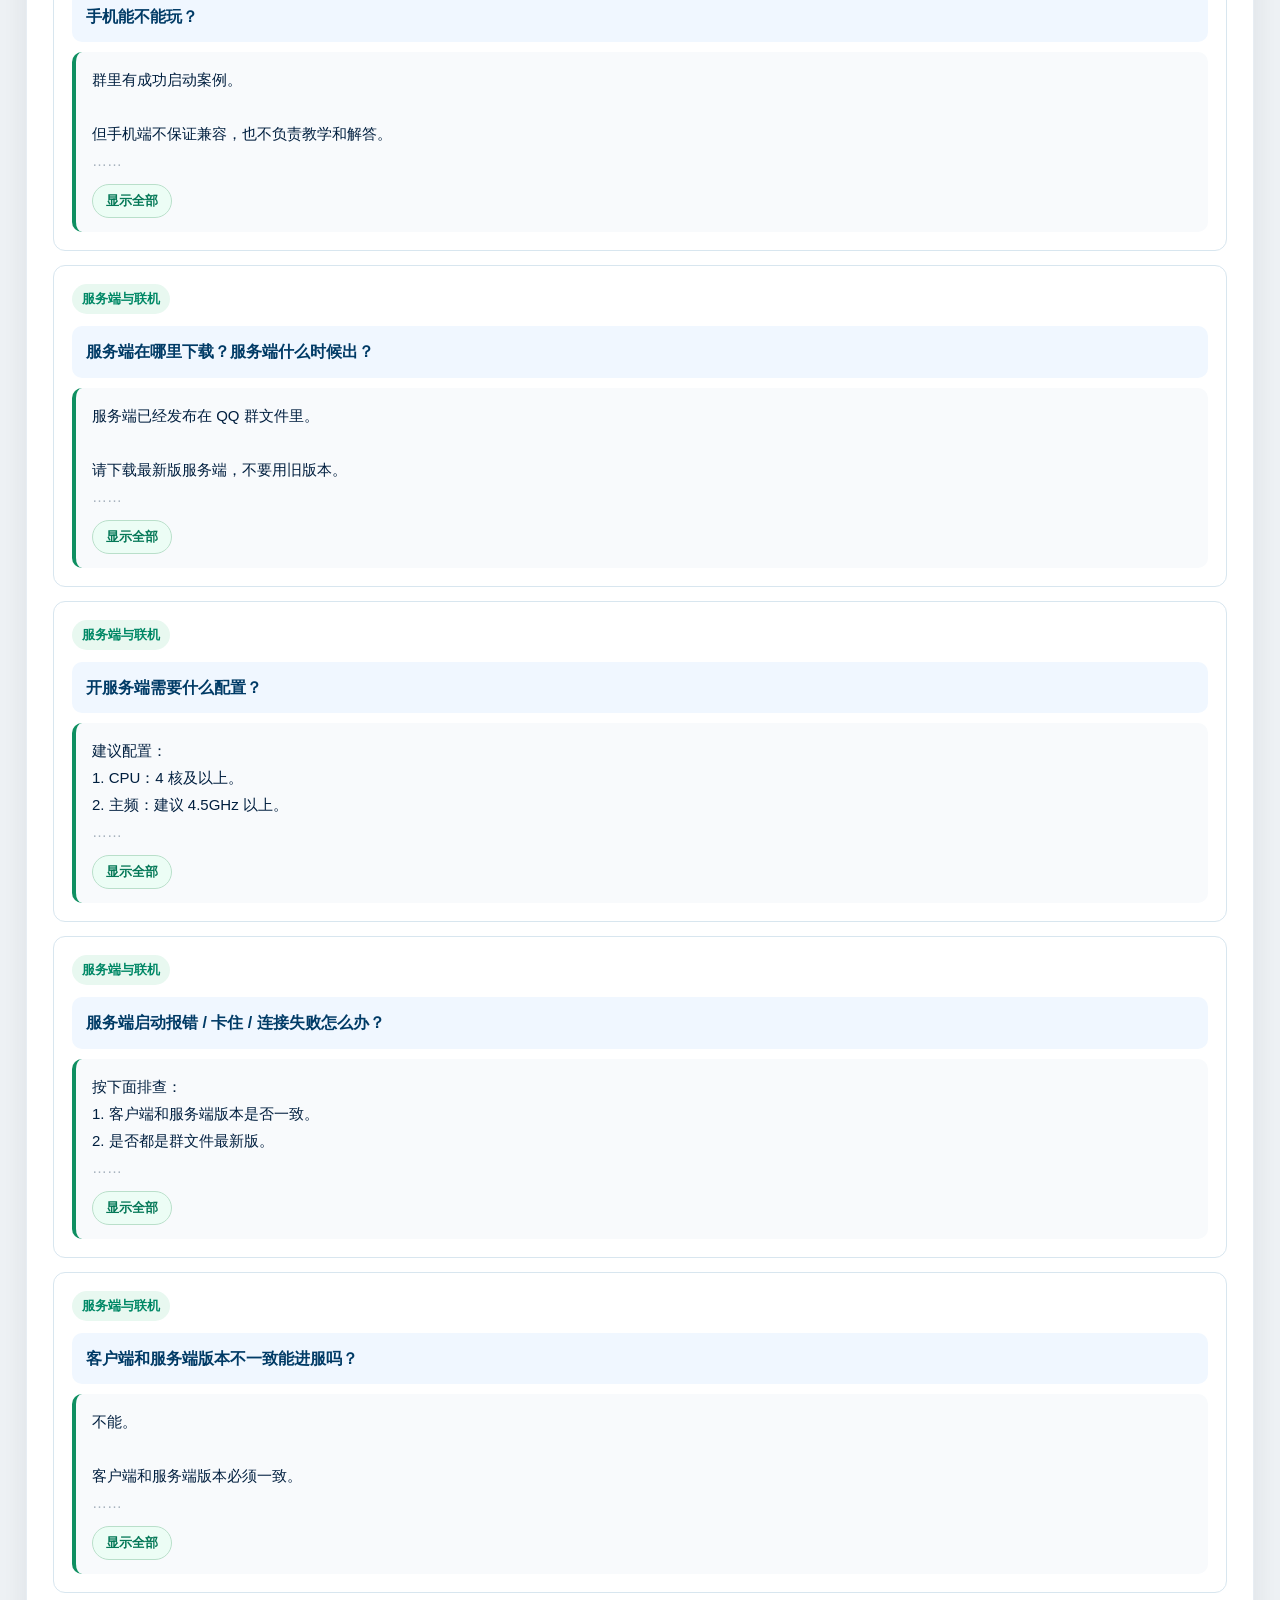
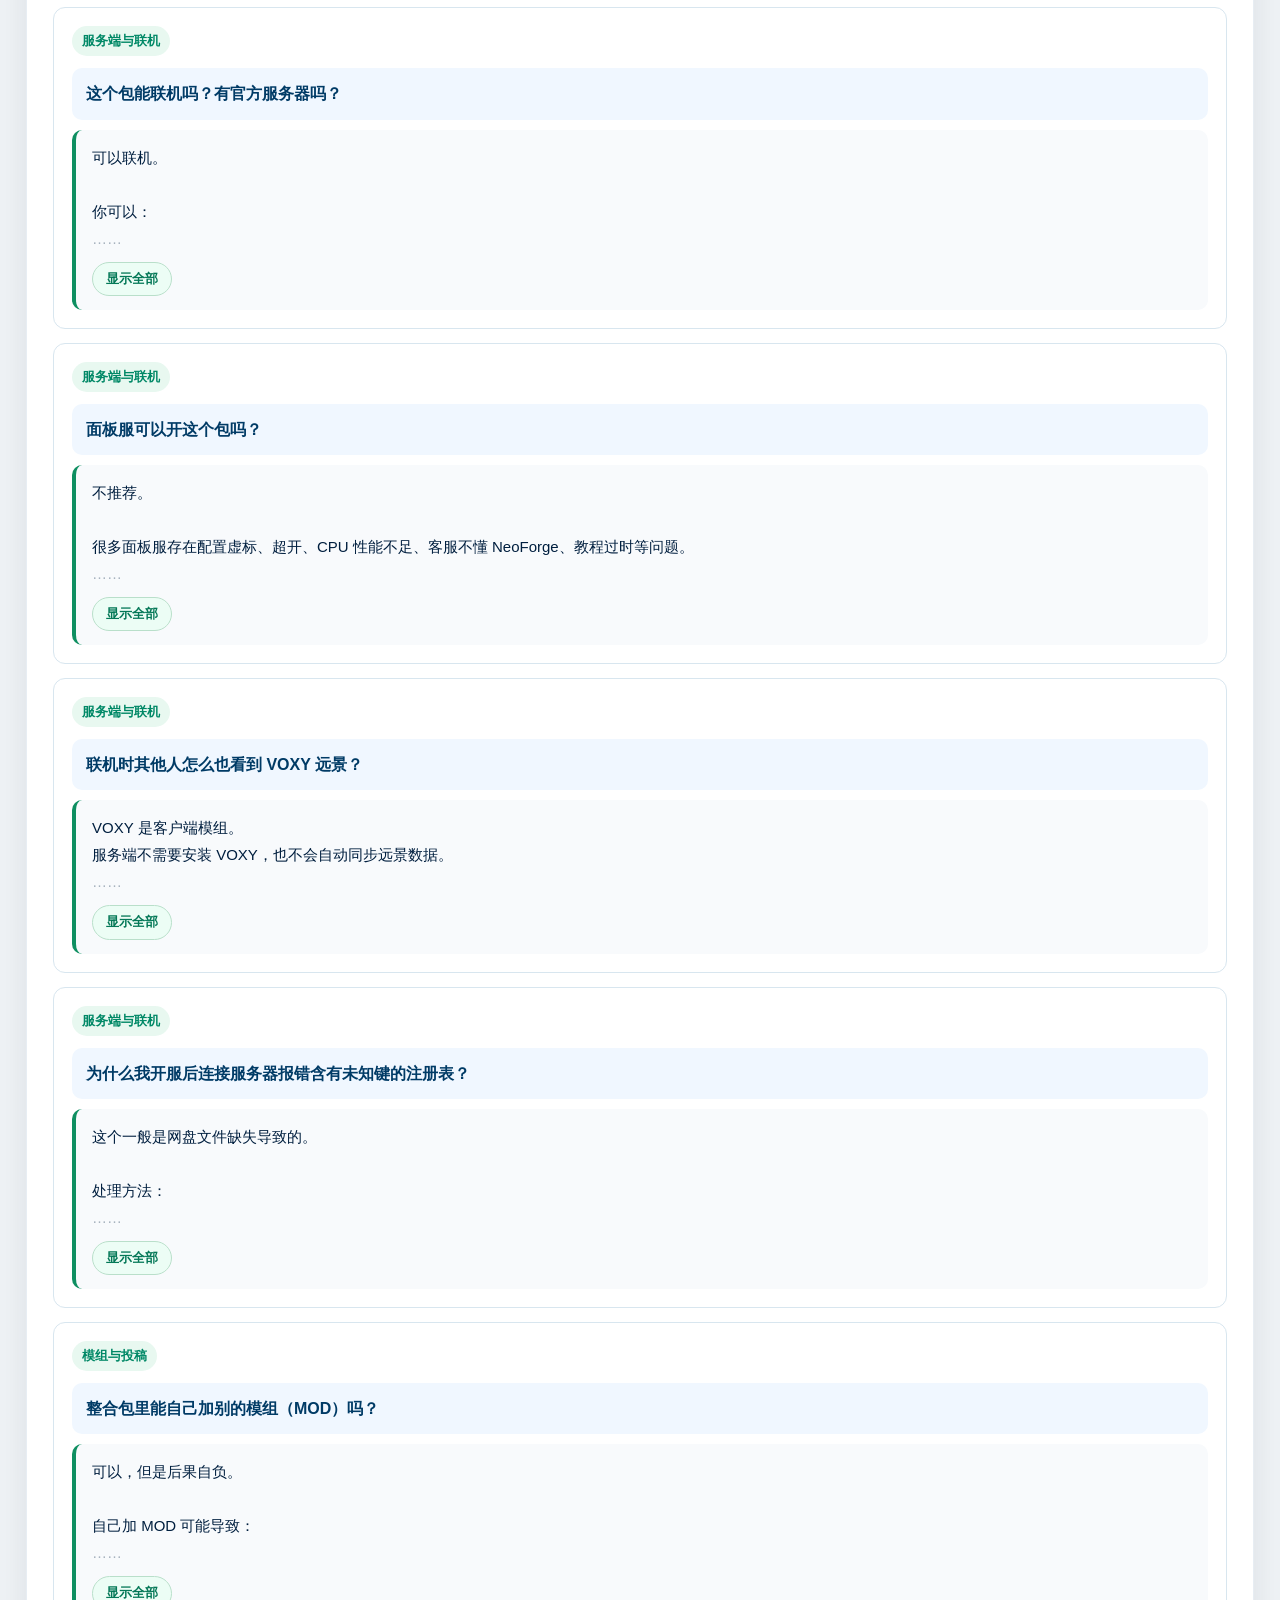
==== commit be1ac5d0: "Update index.html" ====
--- a/index.html
+++ b/index.html
@@ -15,26 +15,26 @@
         主样式文件。
         如果你修改了 style.css 但浏览器没变化，可以改一下 v 后面的数字来强制刷新缓存。
     -->
-    <link rel="stylesheet" href="assets/css/style.css?v=2026060701">
+    <link rel="stylesheet" href="assets/css/style.css?v=2026060702">
 
     <!-- 数据文件 -->
-    <script src="data/changelog.js?v=2026060701" defer></script>
-    <script src="data/qa-data.js?v=2026060701" defer></script>
+    <script src="data/changelog.js?v=2026060702" defer></script>
+    <script src="data/qa-data.js?v=2026060702" defer></script>
 
     <!-- 功能脚本 -->
-    <script src="js/utils.js?v=2026060701" defer></script>
-    <script src="js/changelog-module.js?v=2026060701" defer></script>
-    <script src="js/qa-module.js?v=2026060701" defer></script>
-    <script src="js/expert-module.js?v=2026060701" defer></script>
-    <script src="js/chat-module.js?v=2026060701" defer></script>
+    <script src="js/utils.js?v=2026060702" defer></script>
+    <script src="js/changelog-module.js?v=2026060702" defer></script>
+    <script src="js/qa-module.js?v=2026060702" defer></script>
+    <script src="js/expert-module.js?v=2026060702" defer></script>
+    <script src="js/chat-module.js?v=2026060702" defer></script>
 
     <!-- 
         最新版整合包下载模块。
         这个文件是本次新增的，负责下载弹窗和下载按钮逻辑。
     -->
-    <script src="js/download-module.js?v=2026060701" defer></script>
+    <script src="js/download-module.js?v=2026060702" defer></script>
 
-    <script src="js/main.js?v=2026060701" defer></script>
+    <script src="js/main.js?v=2026060702" defer></script>
 </head>
 
 <body>
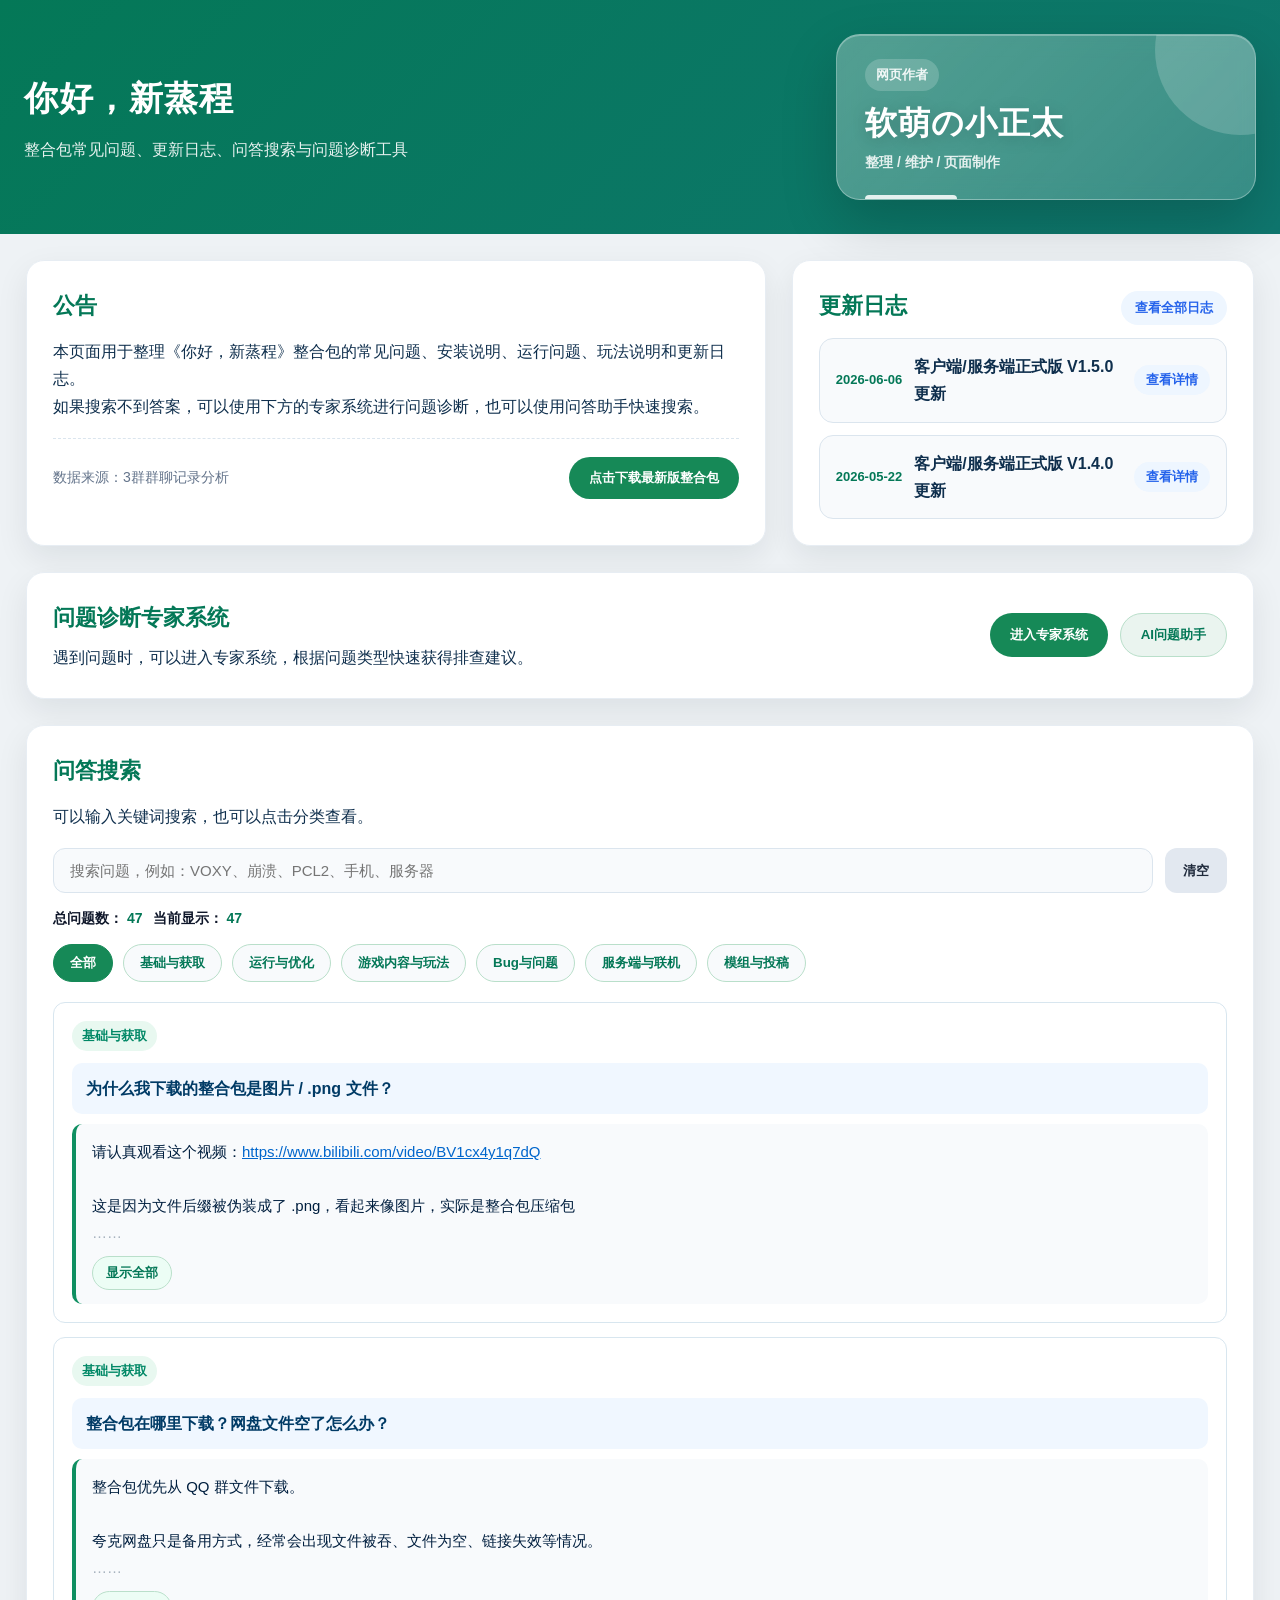
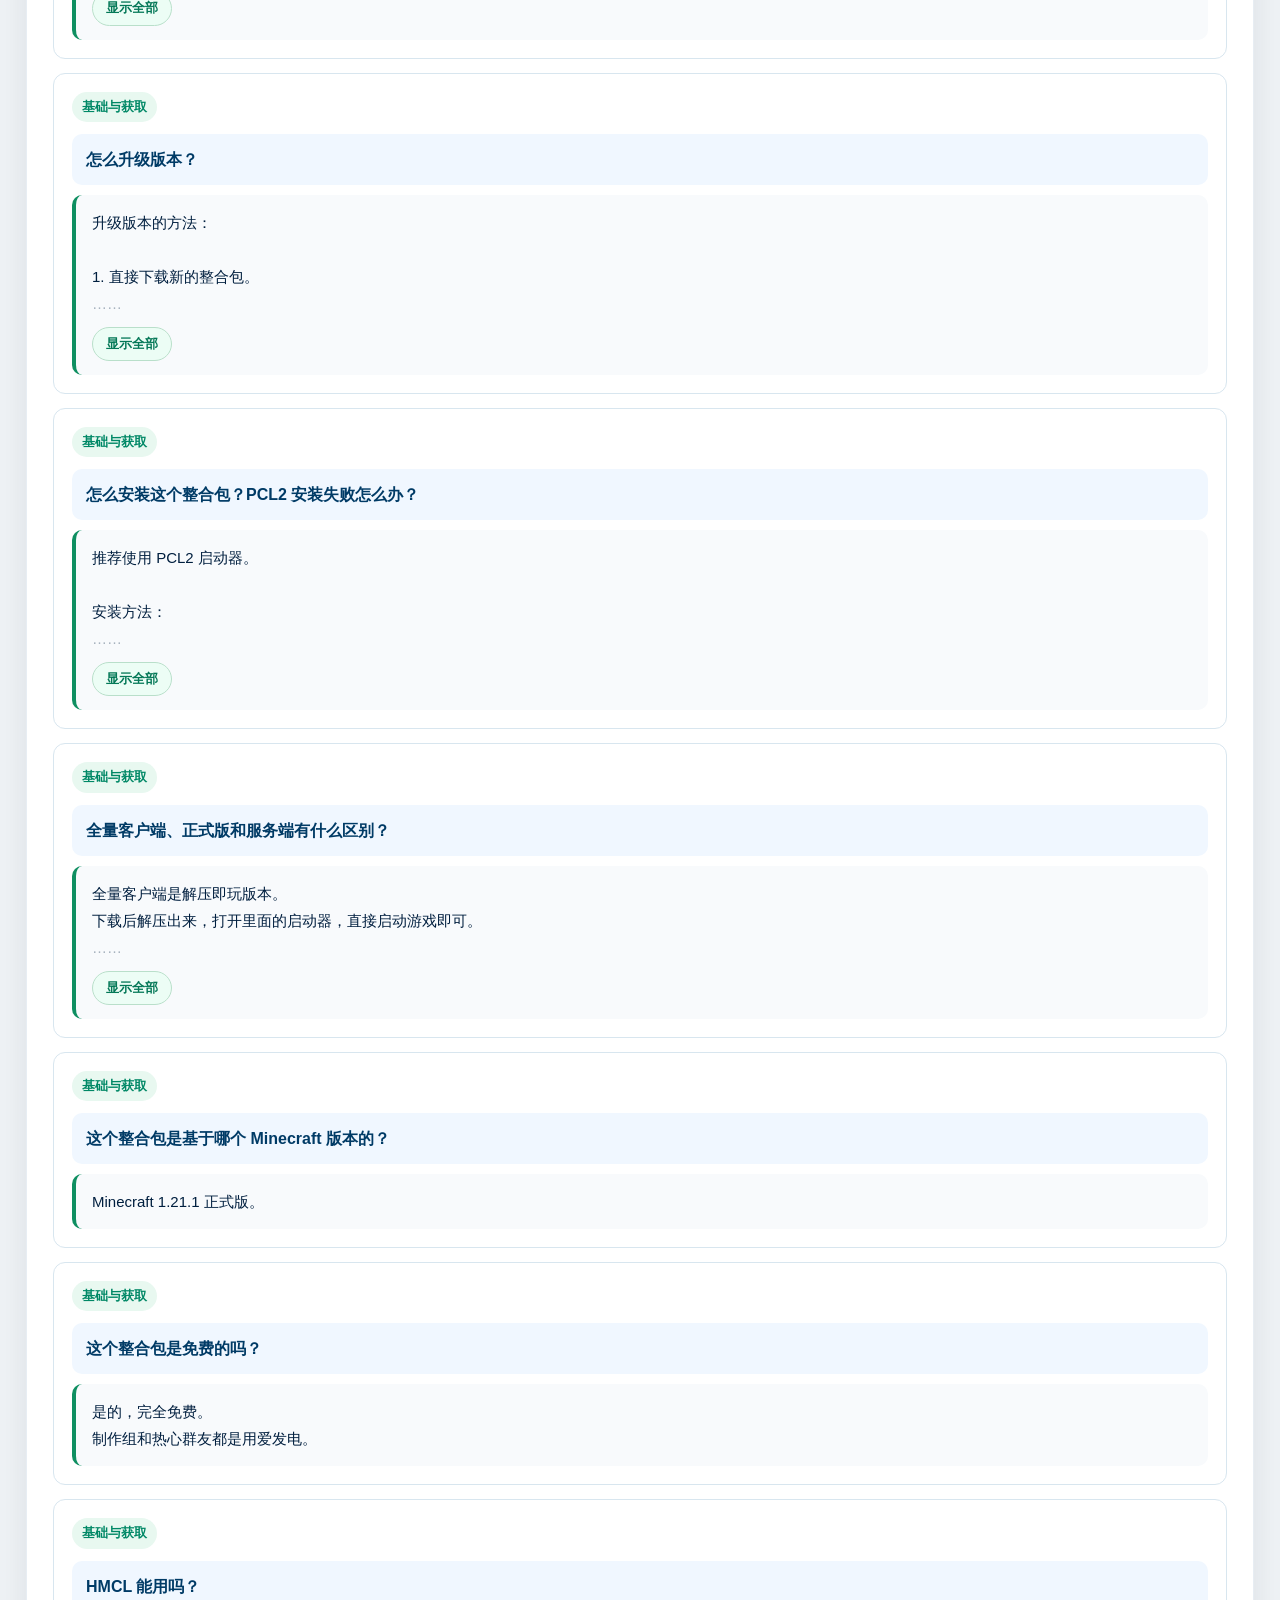
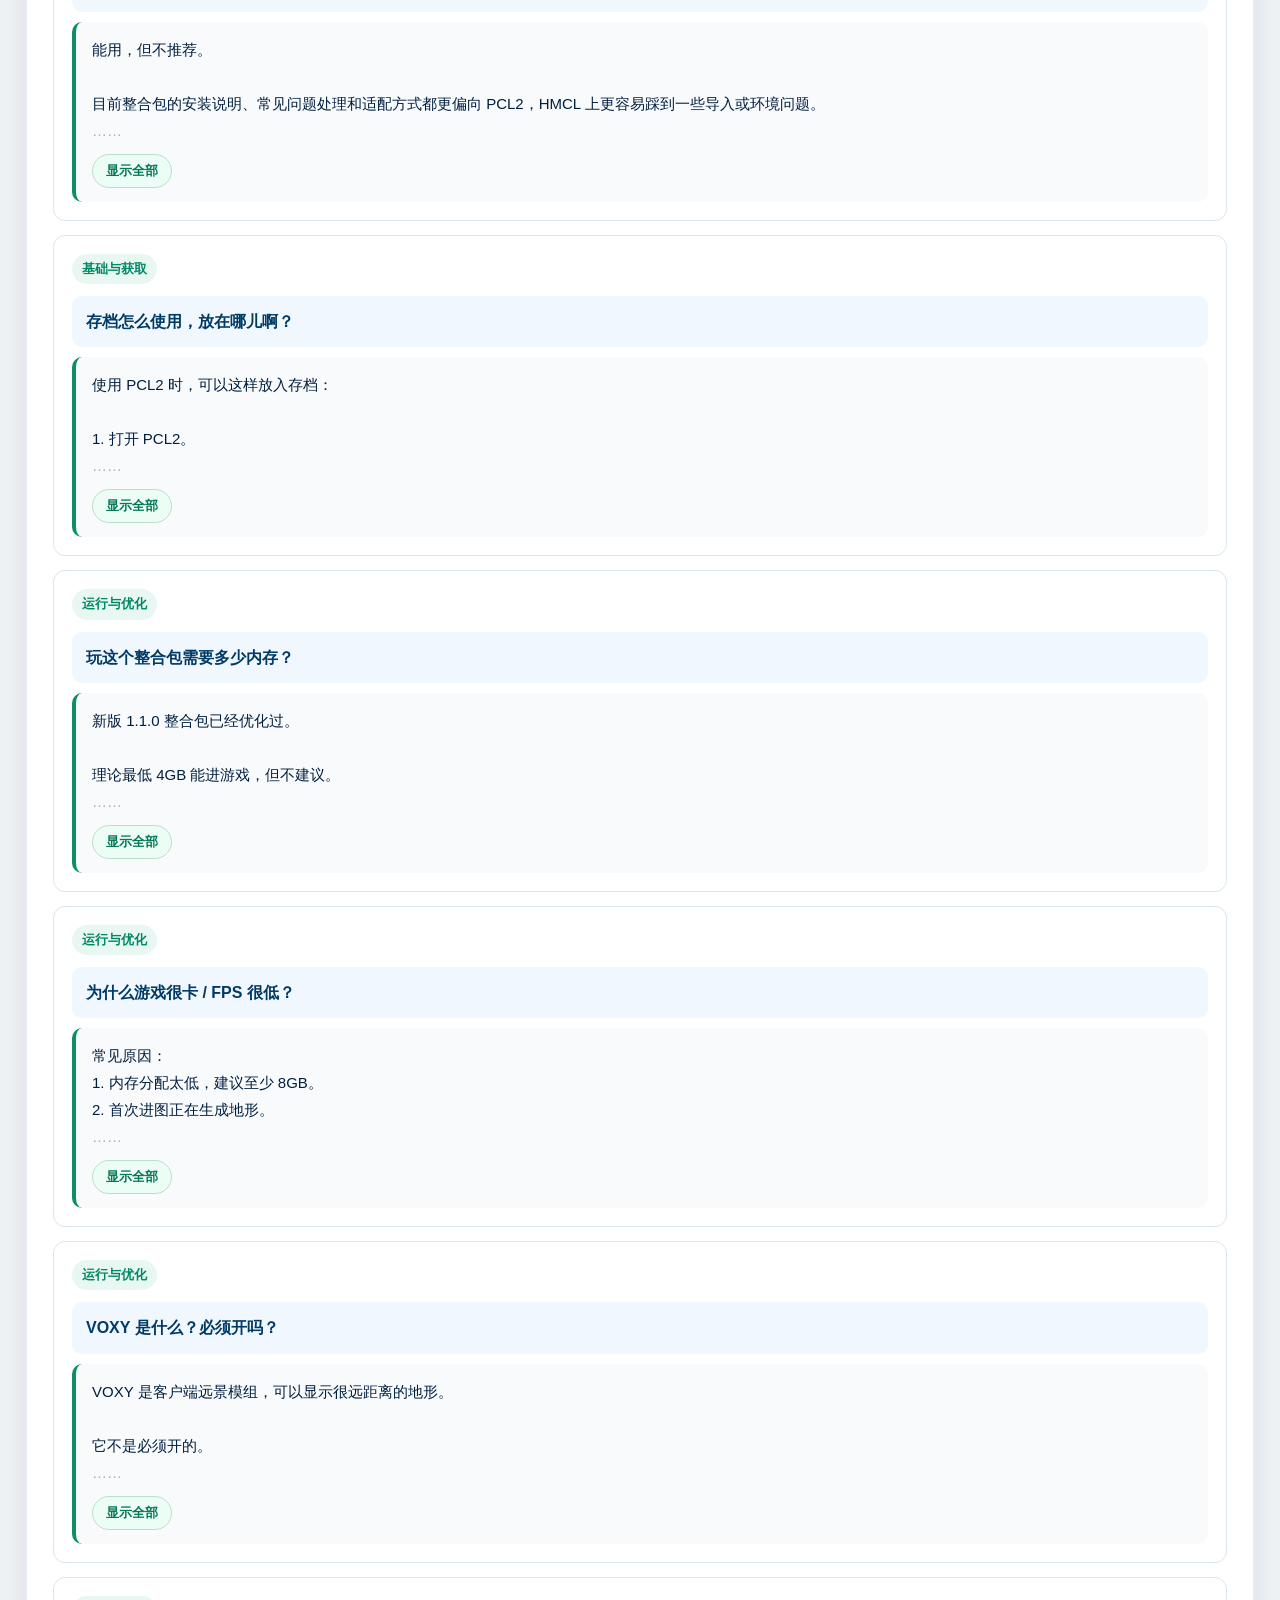
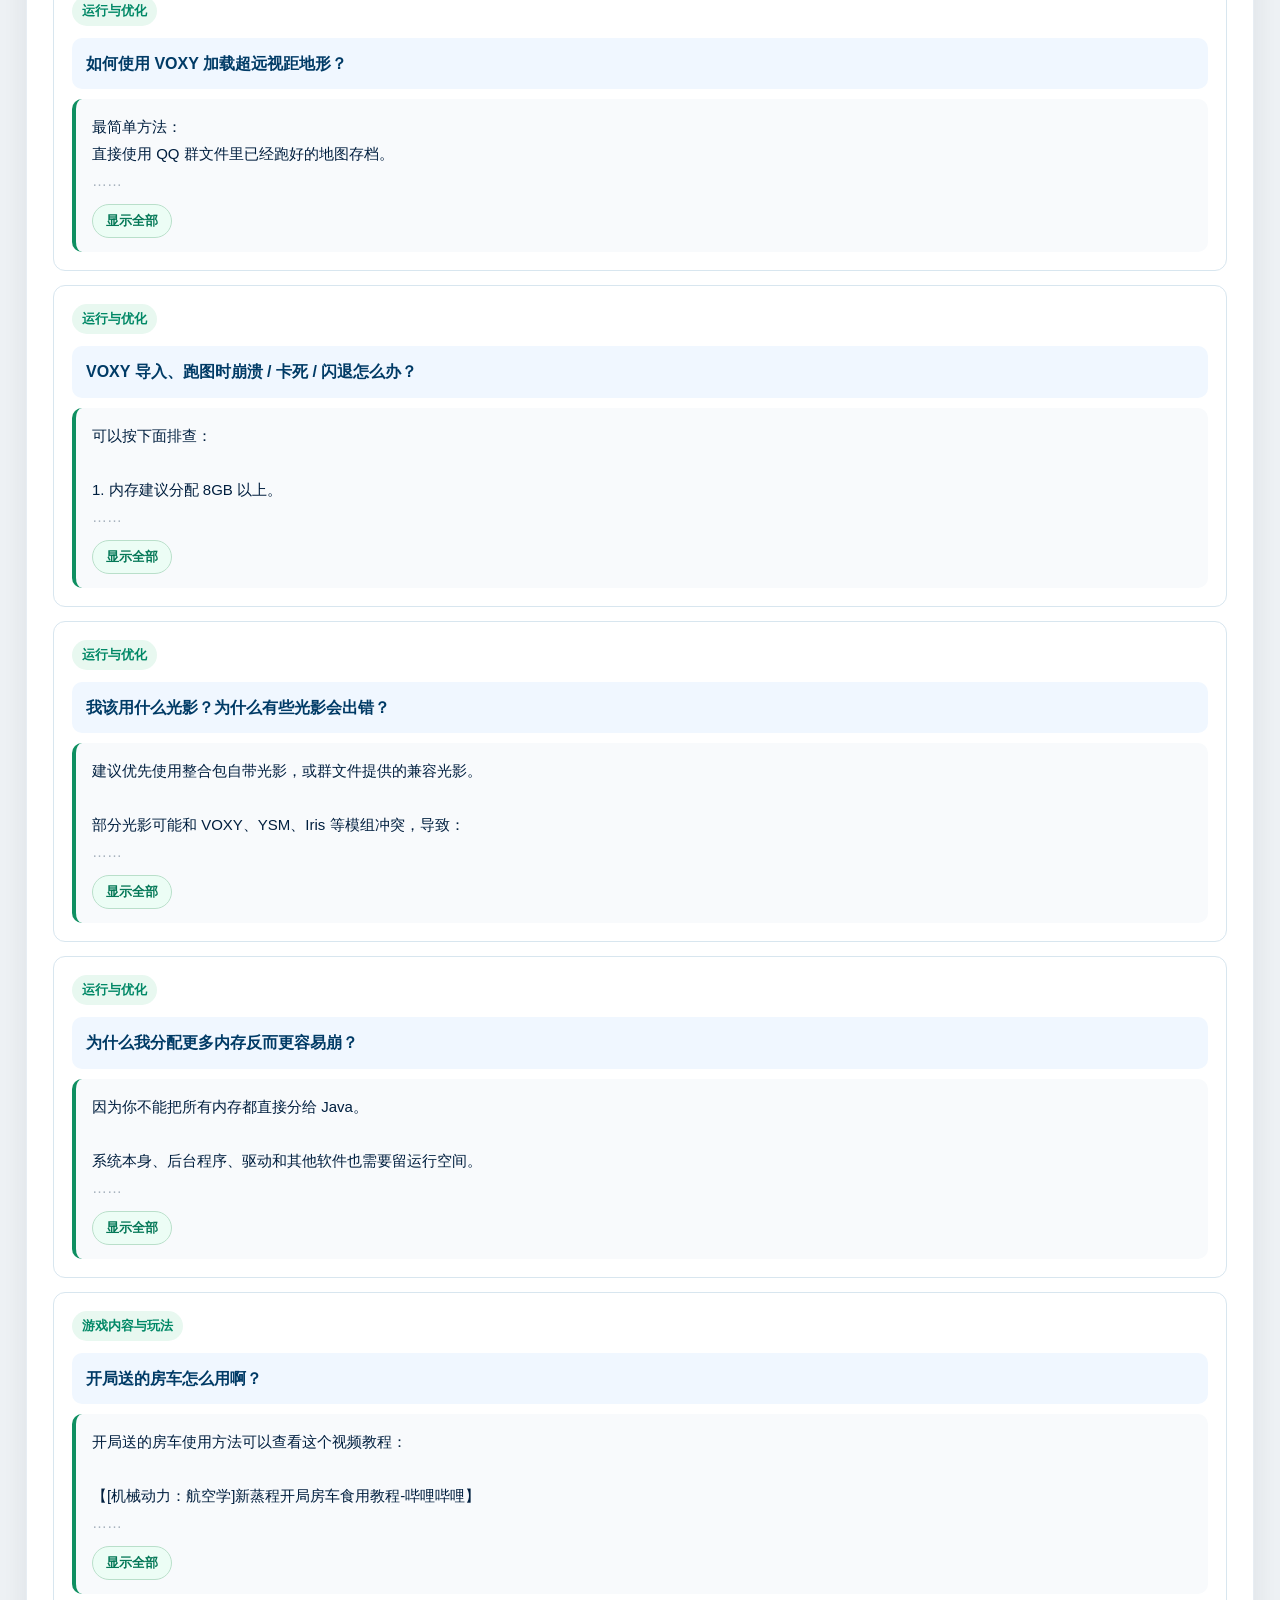
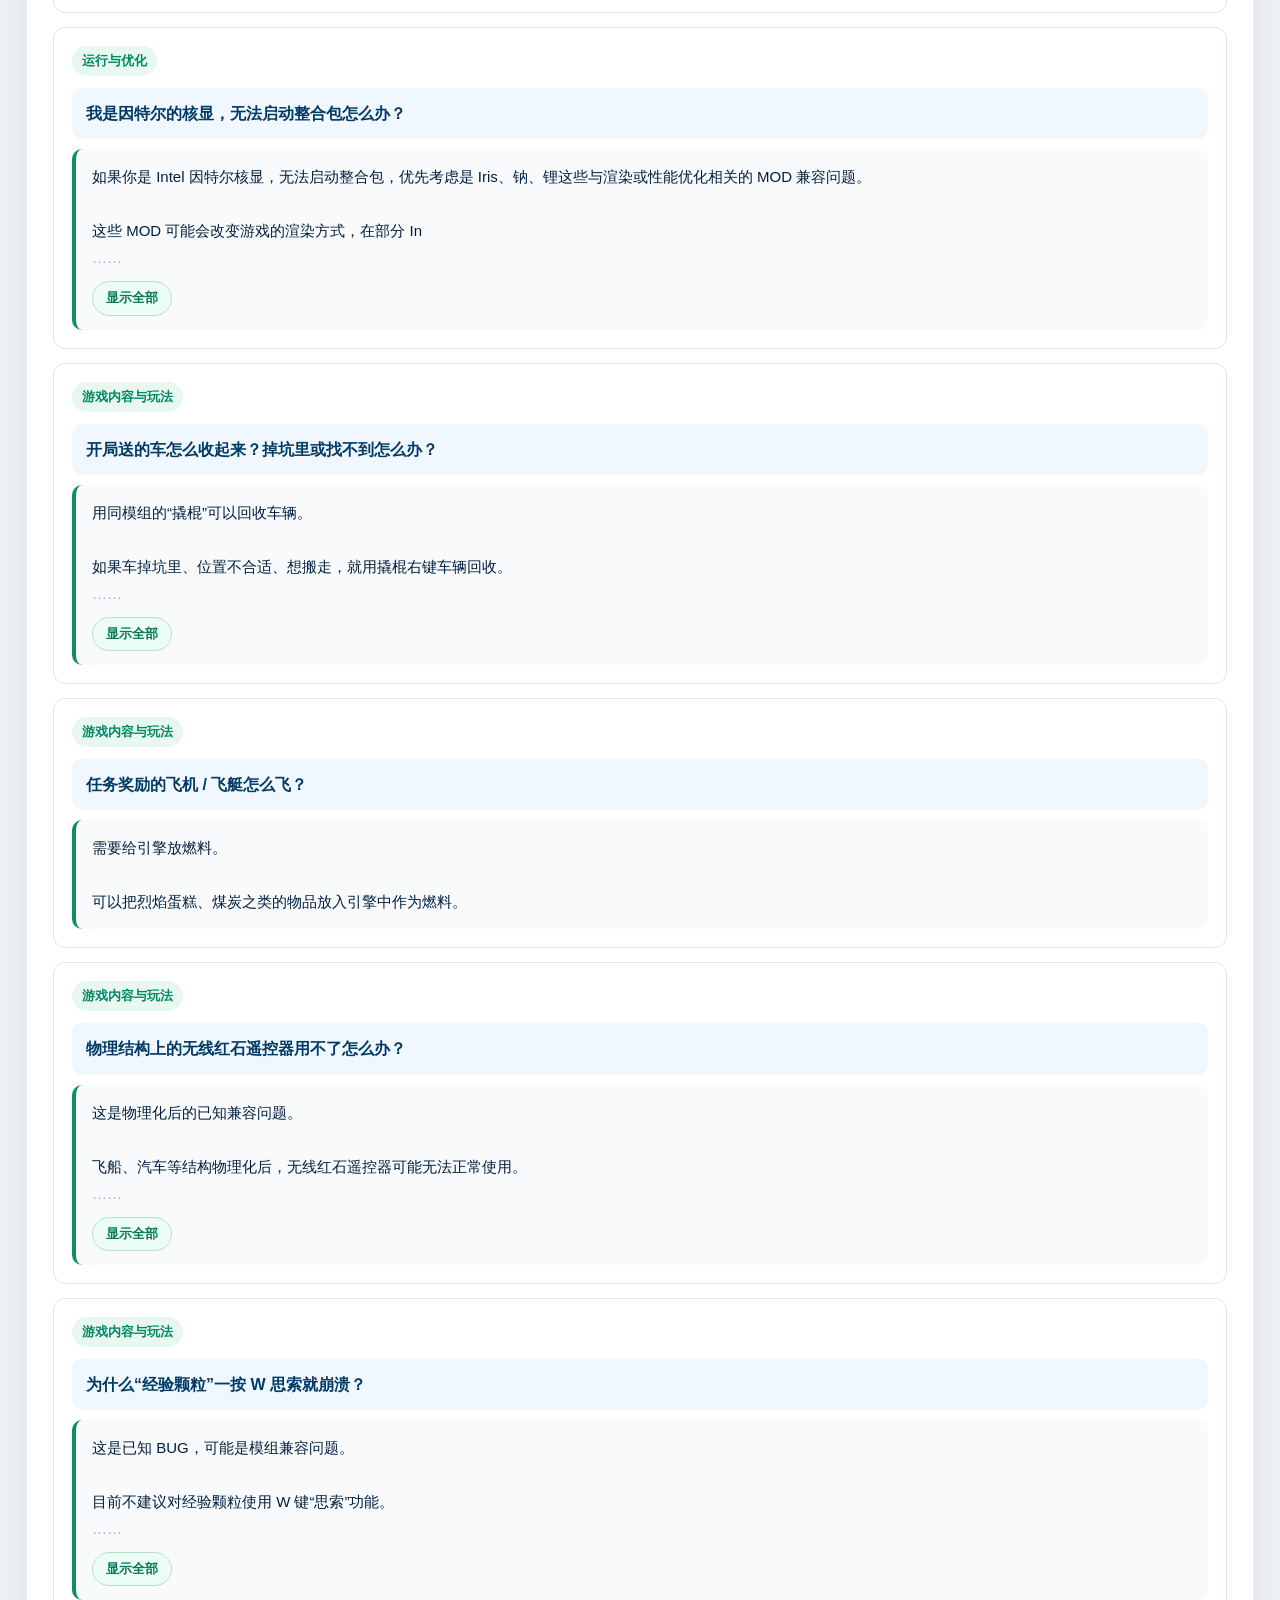
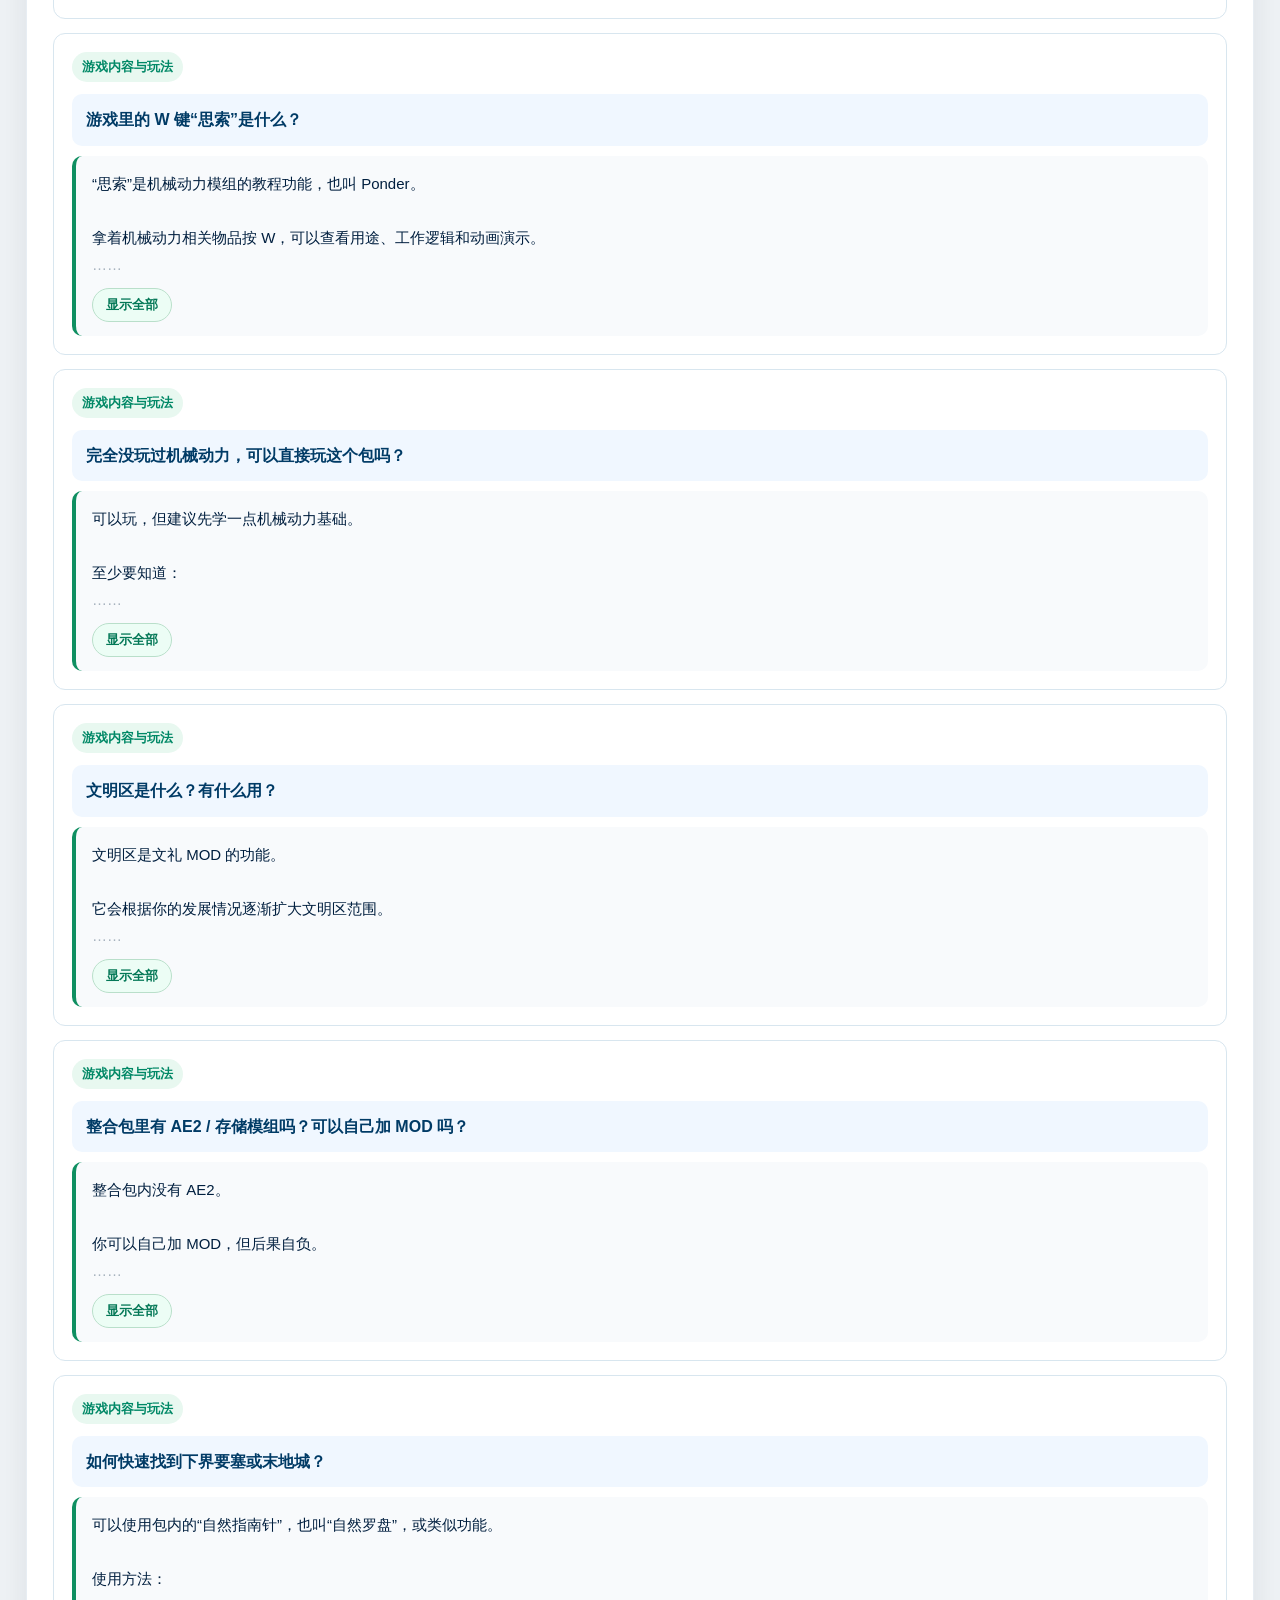
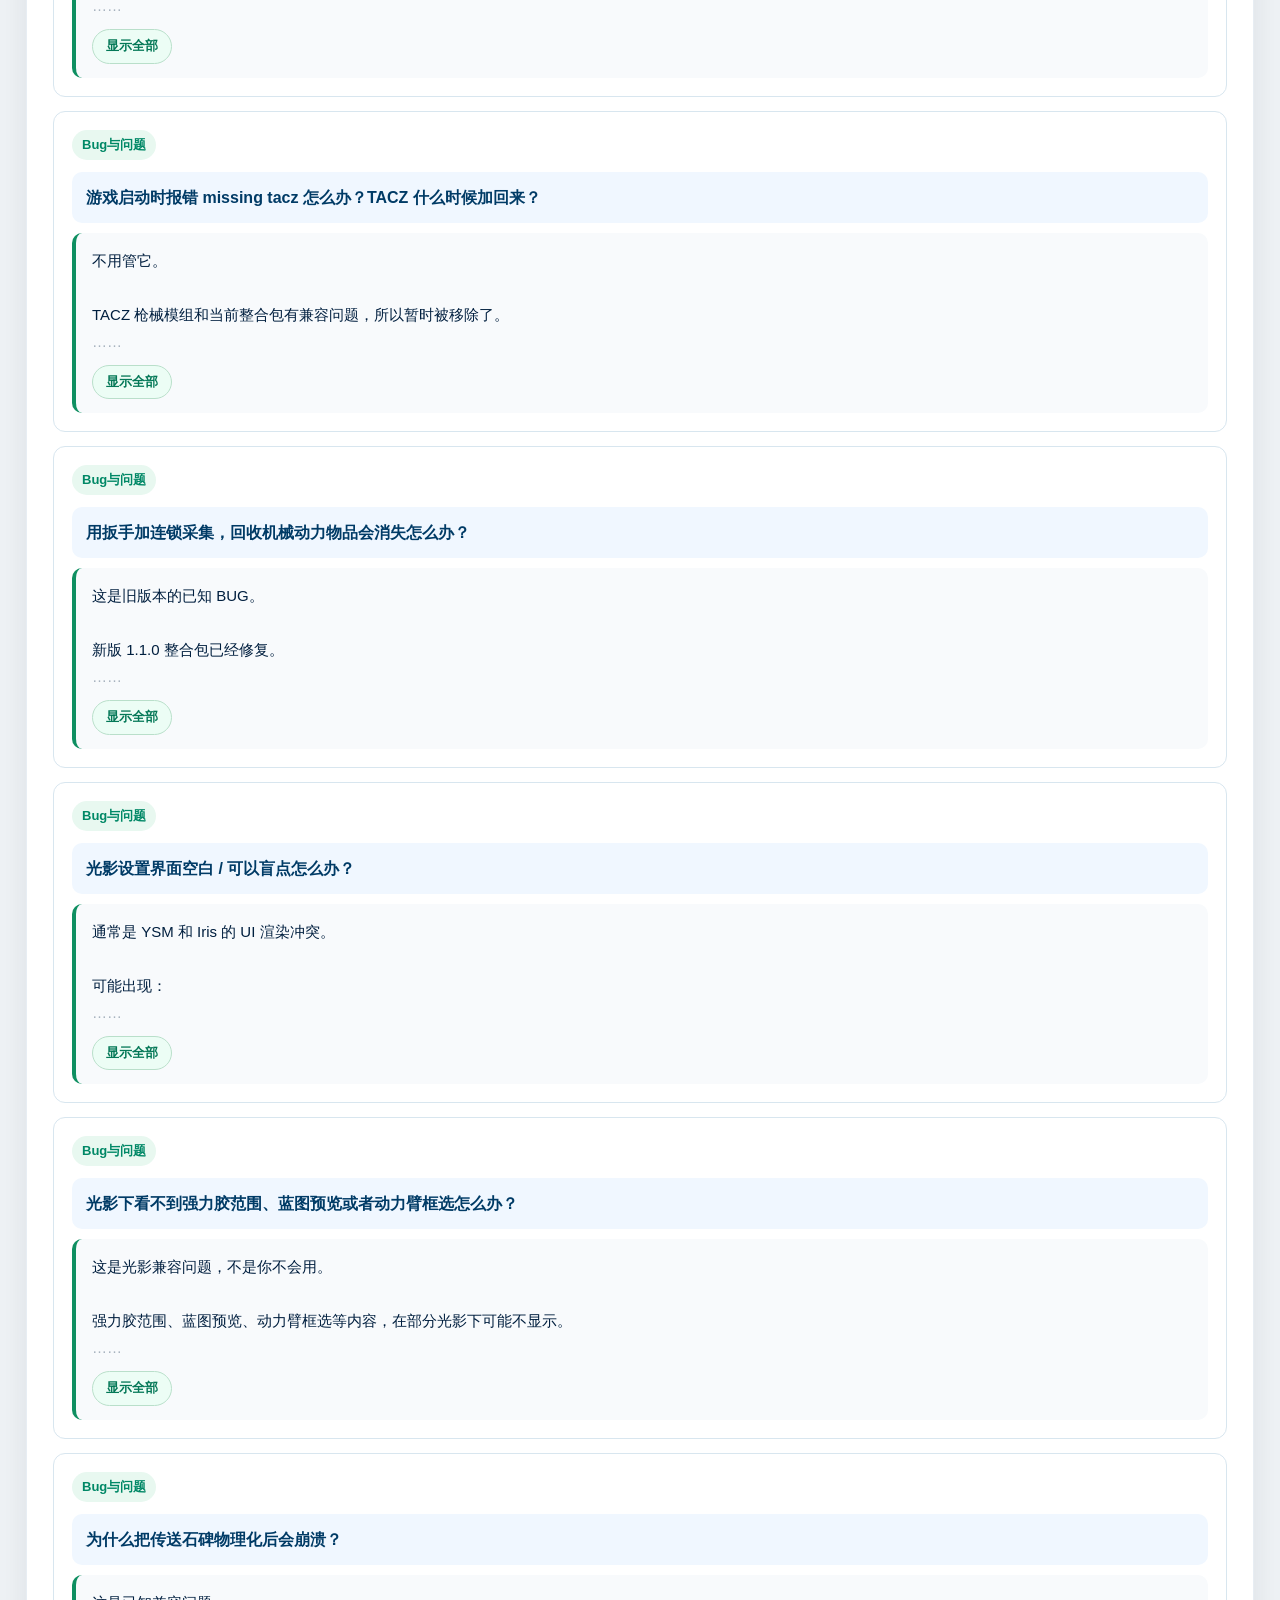
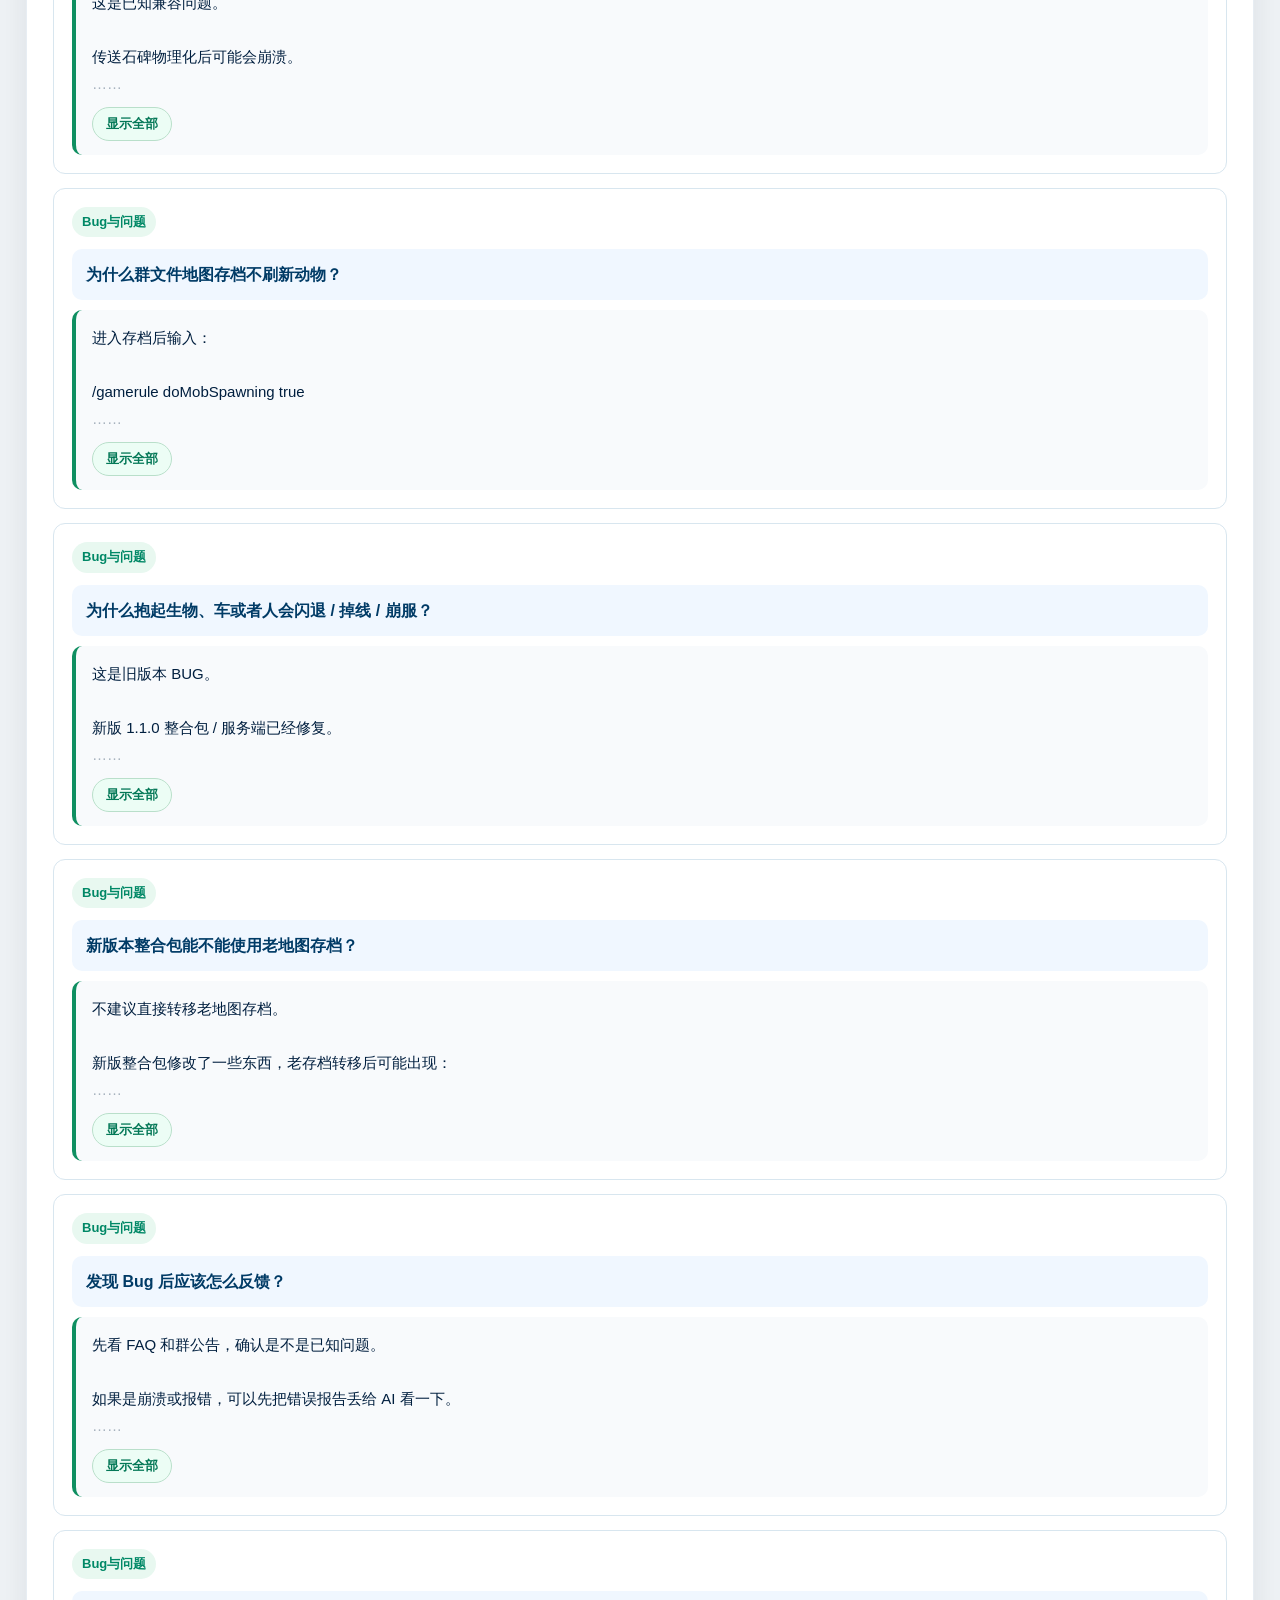
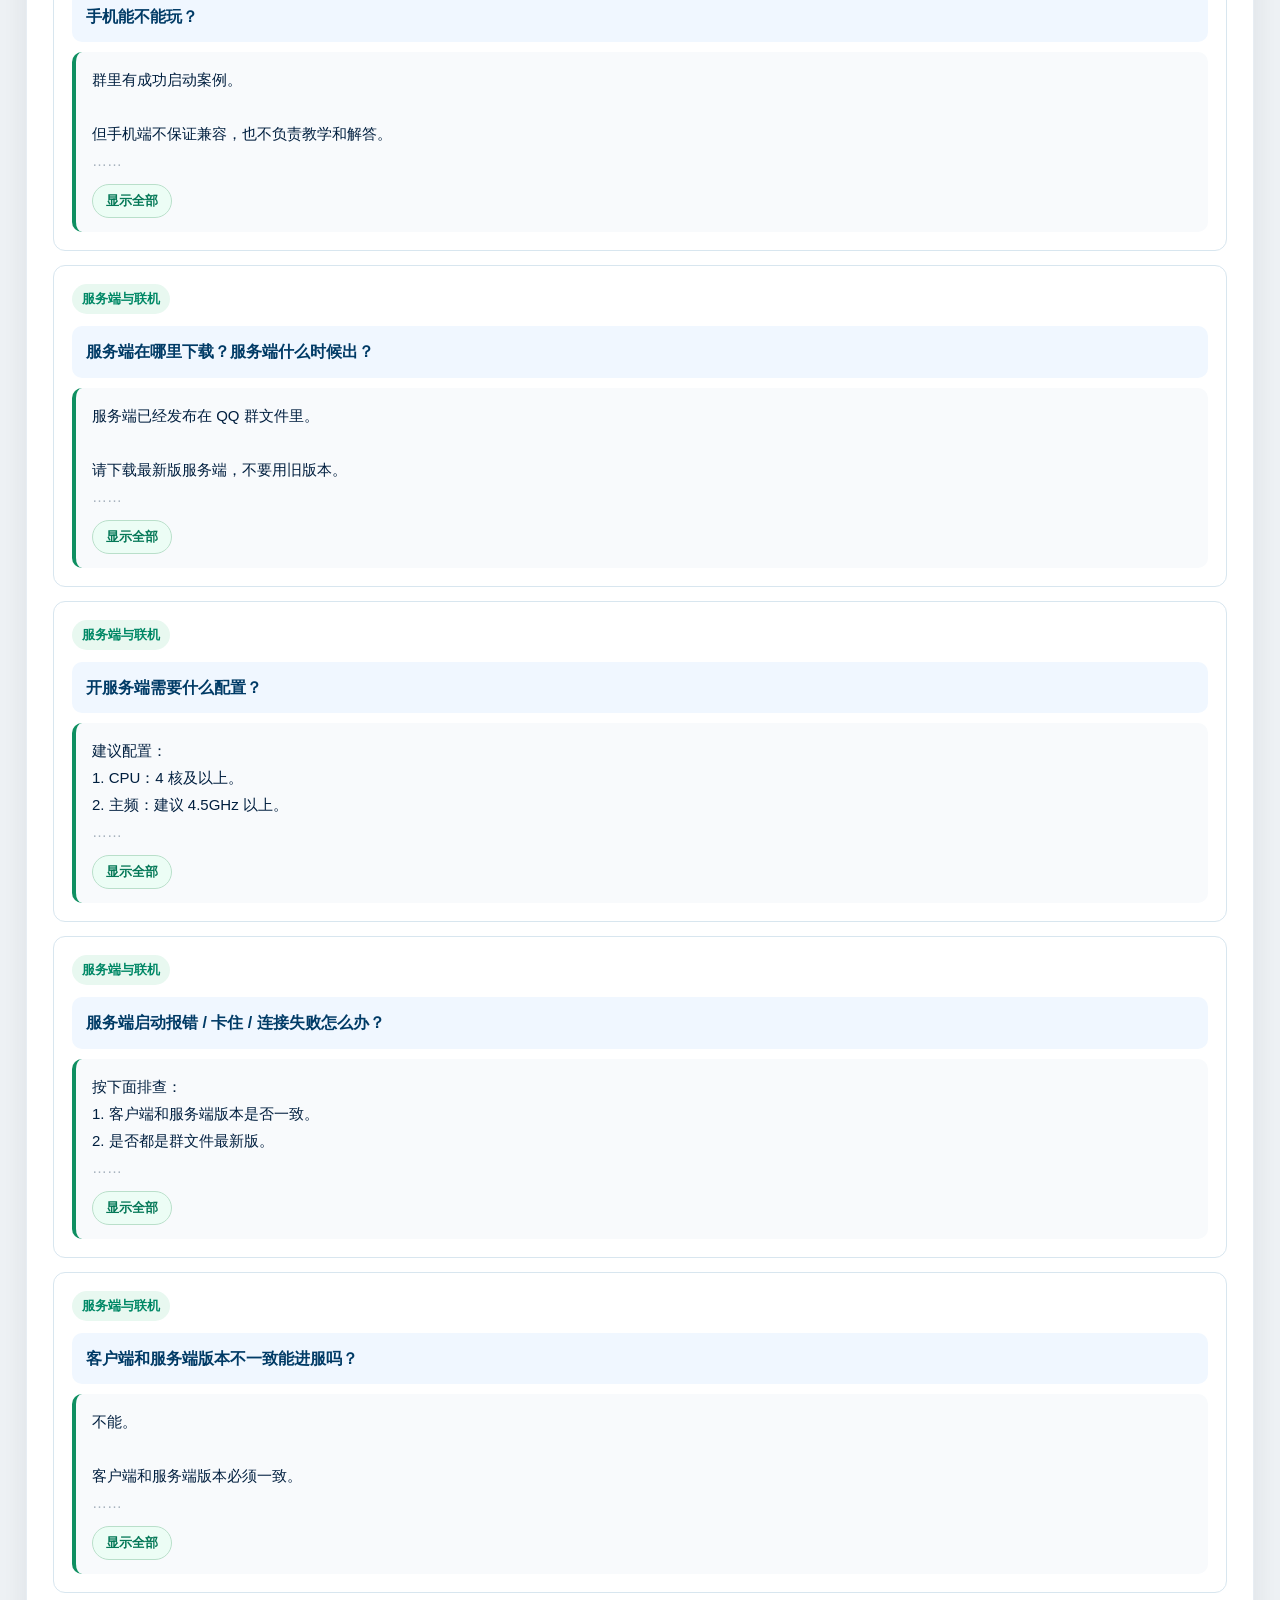
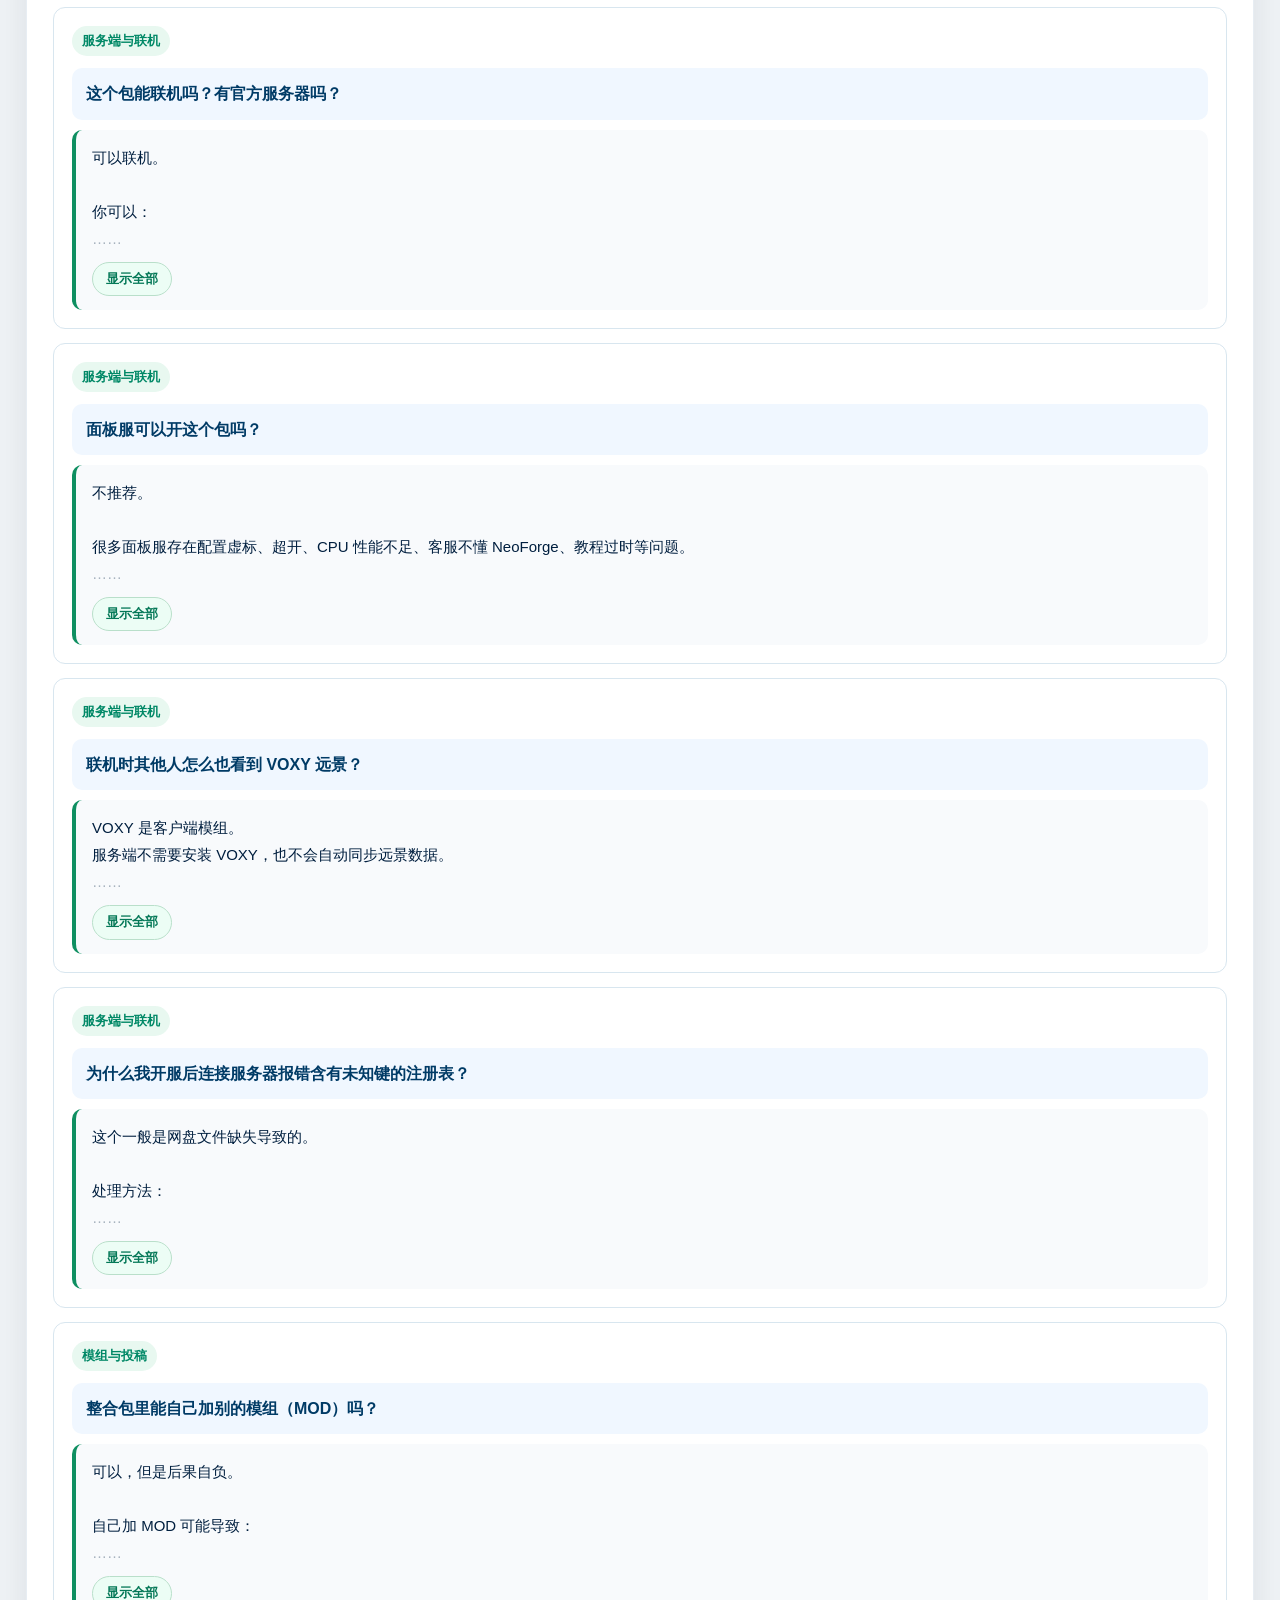
==== commit 264b5e2a: "Update index.html" ====
--- a/index.html
+++ b/index.html
@@ -15,26 +15,26 @@
         主样式文件。
         如果你修改了 style.css 但浏览器没变化，可以改一下 v 后面的数字来强制刷新缓存。
     -->
-    <link rel="stylesheet" href="assets/css/style.css?v=2026060702">
+    <link rel="stylesheet" href="assets/css/style.css?v=2026060703">
 
     <!-- 数据文件 -->
-    <script src="data/changelog.js?v=2026060702" defer></script>
-    <script src="data/qa-data.js?v=2026060702" defer></script>
+    <script src="data/changelog.js?v=2026060703" defer></script>
+    <script src="data/qa-data.js?v=2026060703" defer></script>
 
     <!-- 功能脚本 -->
-    <script src="js/utils.js?v=2026060702" defer></script>
-    <script src="js/changelog-module.js?v=2026060702" defer></script>
-    <script src="js/qa-module.js?v=2026060702" defer></script>
-    <script src="js/expert-module.js?v=2026060702" defer></script>
-    <script src="js/chat-module.js?v=2026060702" defer></script>
+    <script src="js/utils.js?v=2026060703" defer></script>
+    <script src="js/changelog-module.js?v=2026060703" defer></script>
+    <script src="js/qa-module.js?v=2026060703" defer></script>
+    <script src="js/expert-module.js?v=2026060703" defer></script>
+    <script src="js/chat-module.js?v=2026060703" defer></script>
 
     <!-- 
         最新版整合包下载模块。
         这个文件是本次新增的，负责下载弹窗和下载按钮逻辑。
     -->
-    <script src="js/download-module.js?v=2026060702" defer></script>
+    <script src="js/download-module.js?v=2026060703" defer></script>
 
-    <script src="js/main.js?v=2026060702" defer></script>
+    <script src="js/main.js?v=2026060703" defer></script>
 </head>
 
 <body>
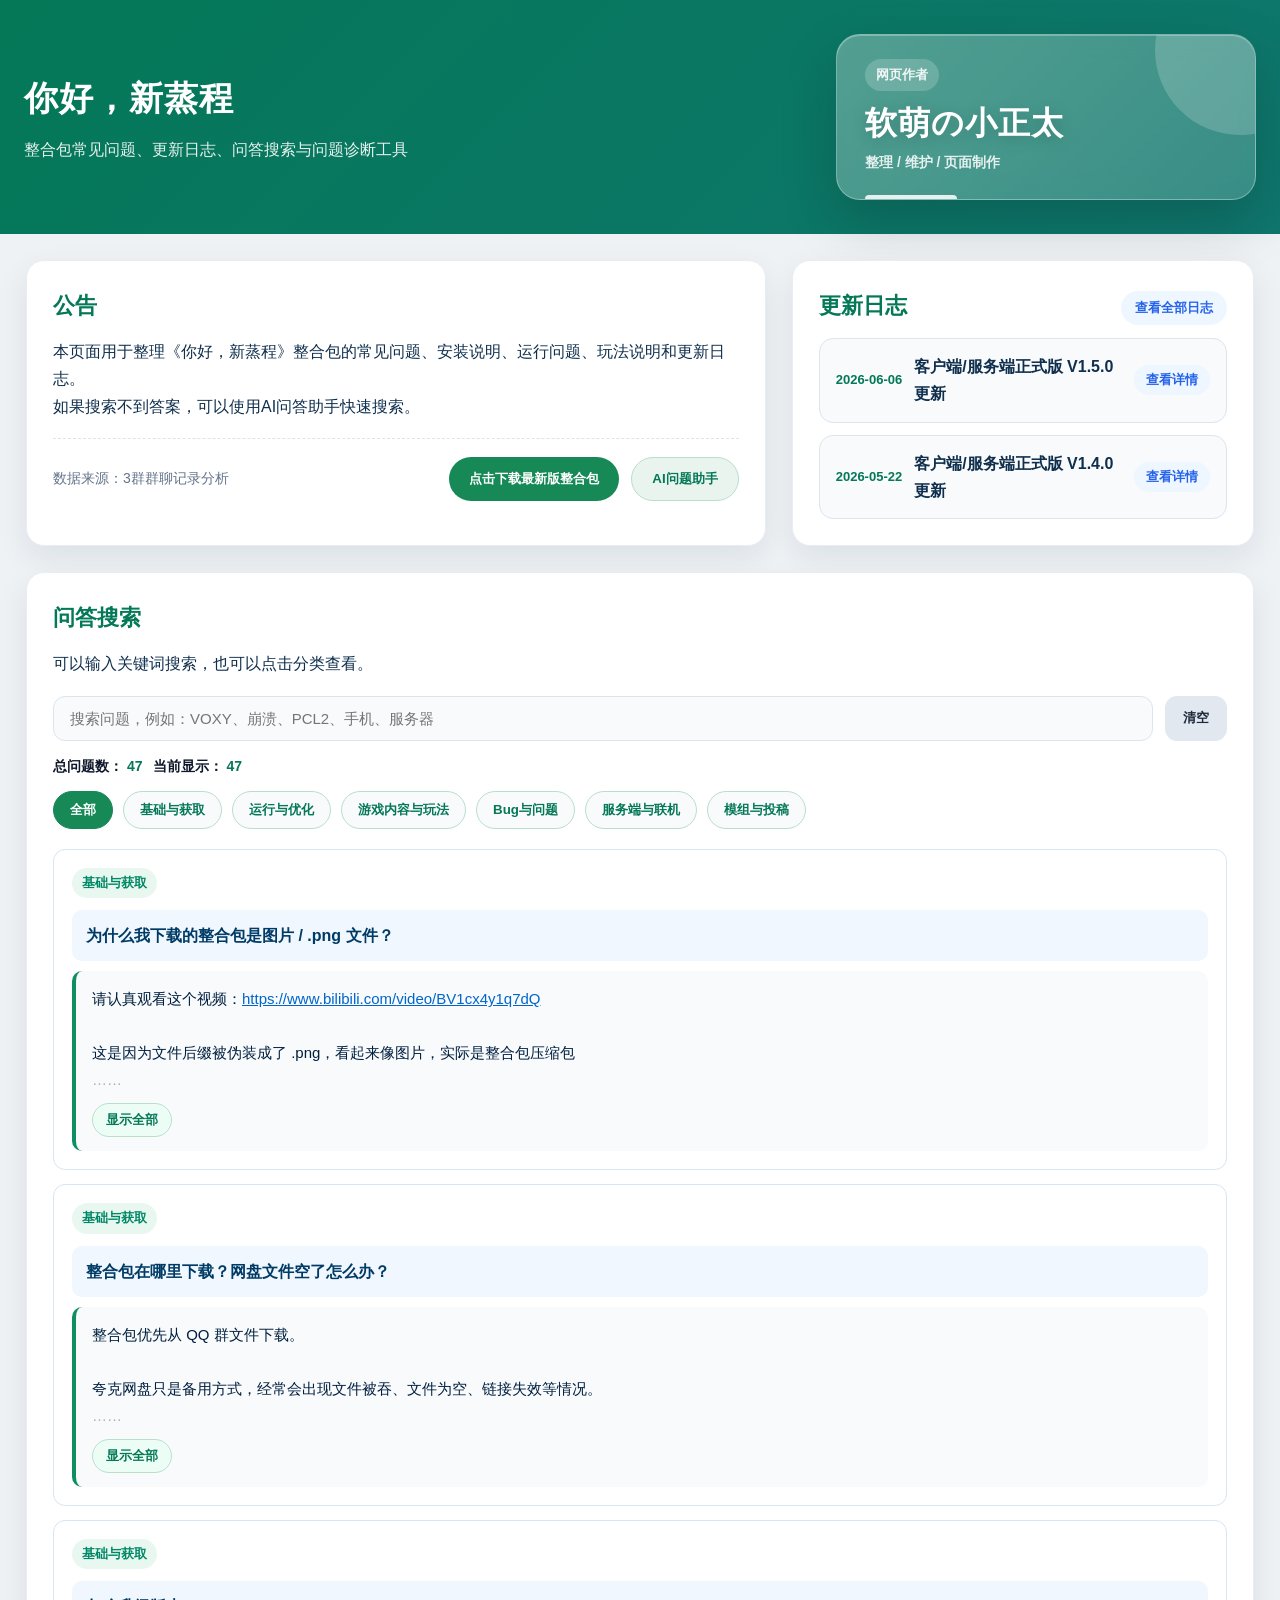
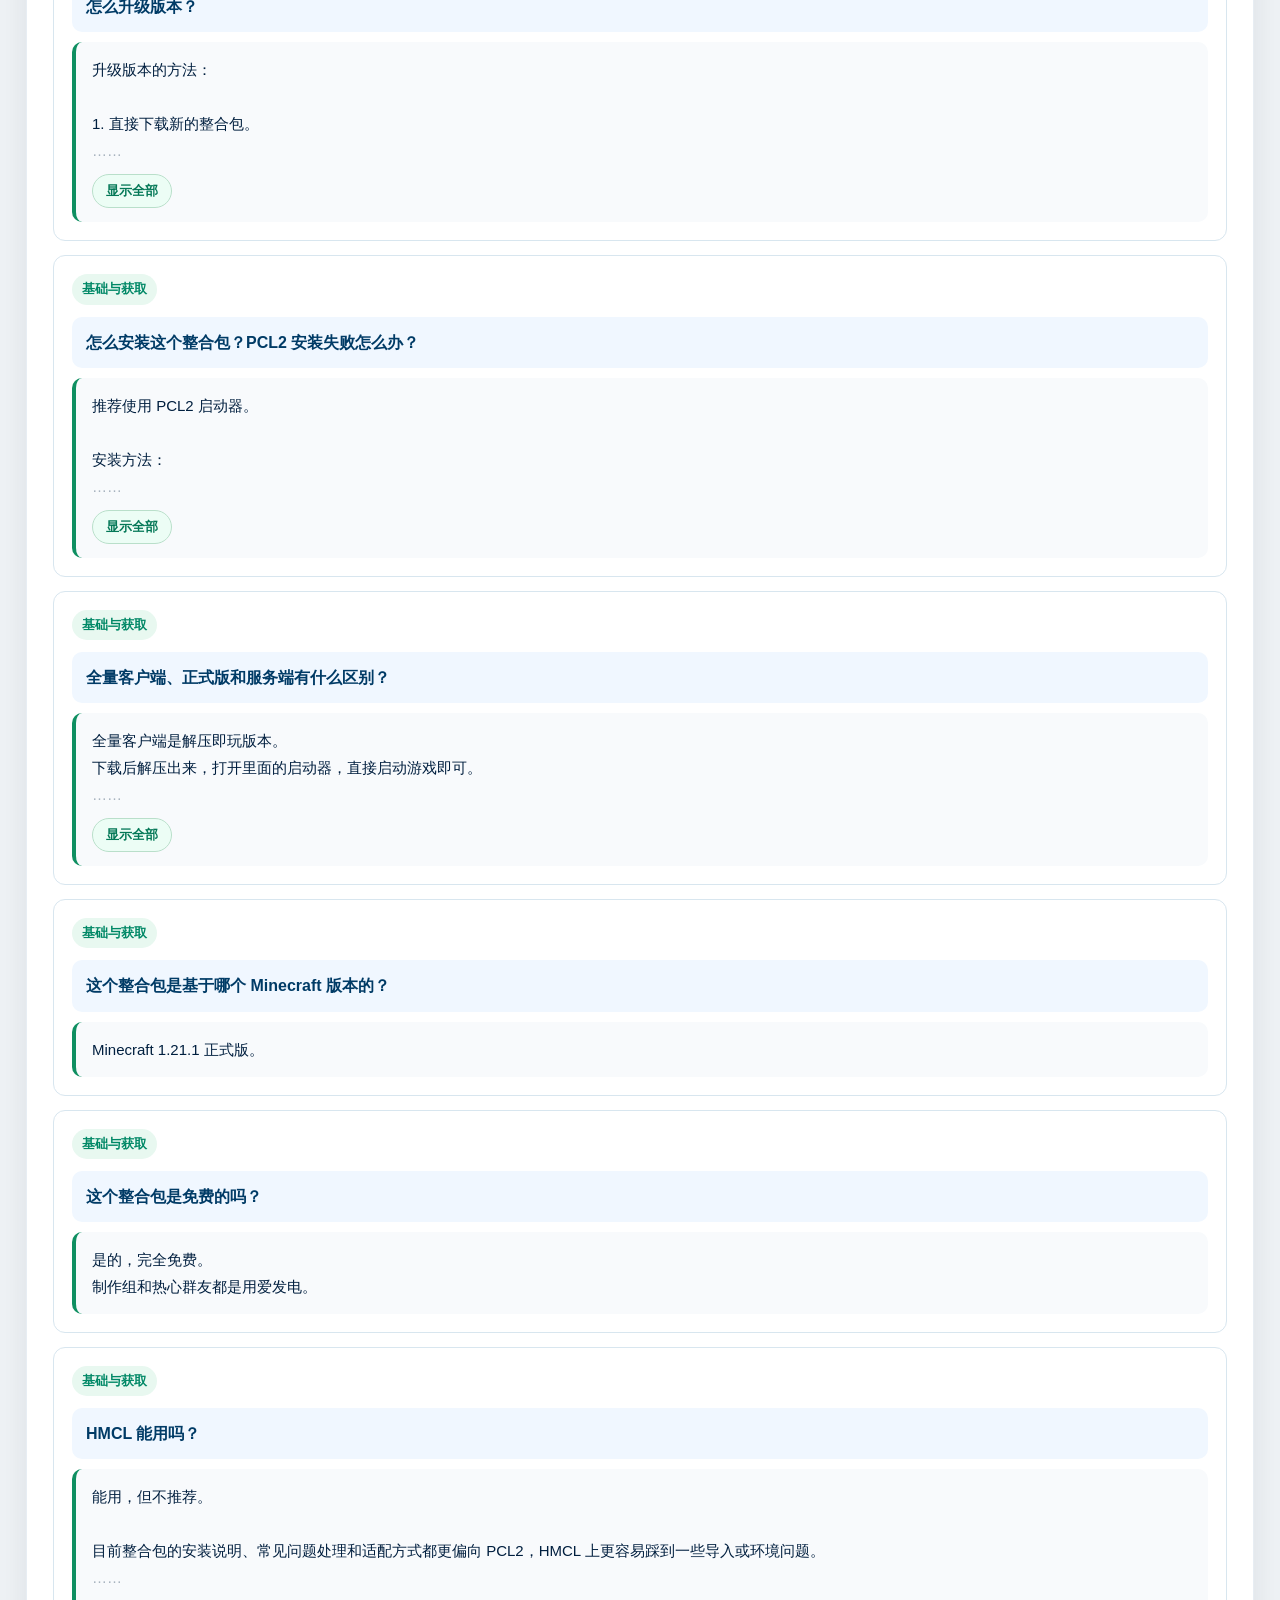
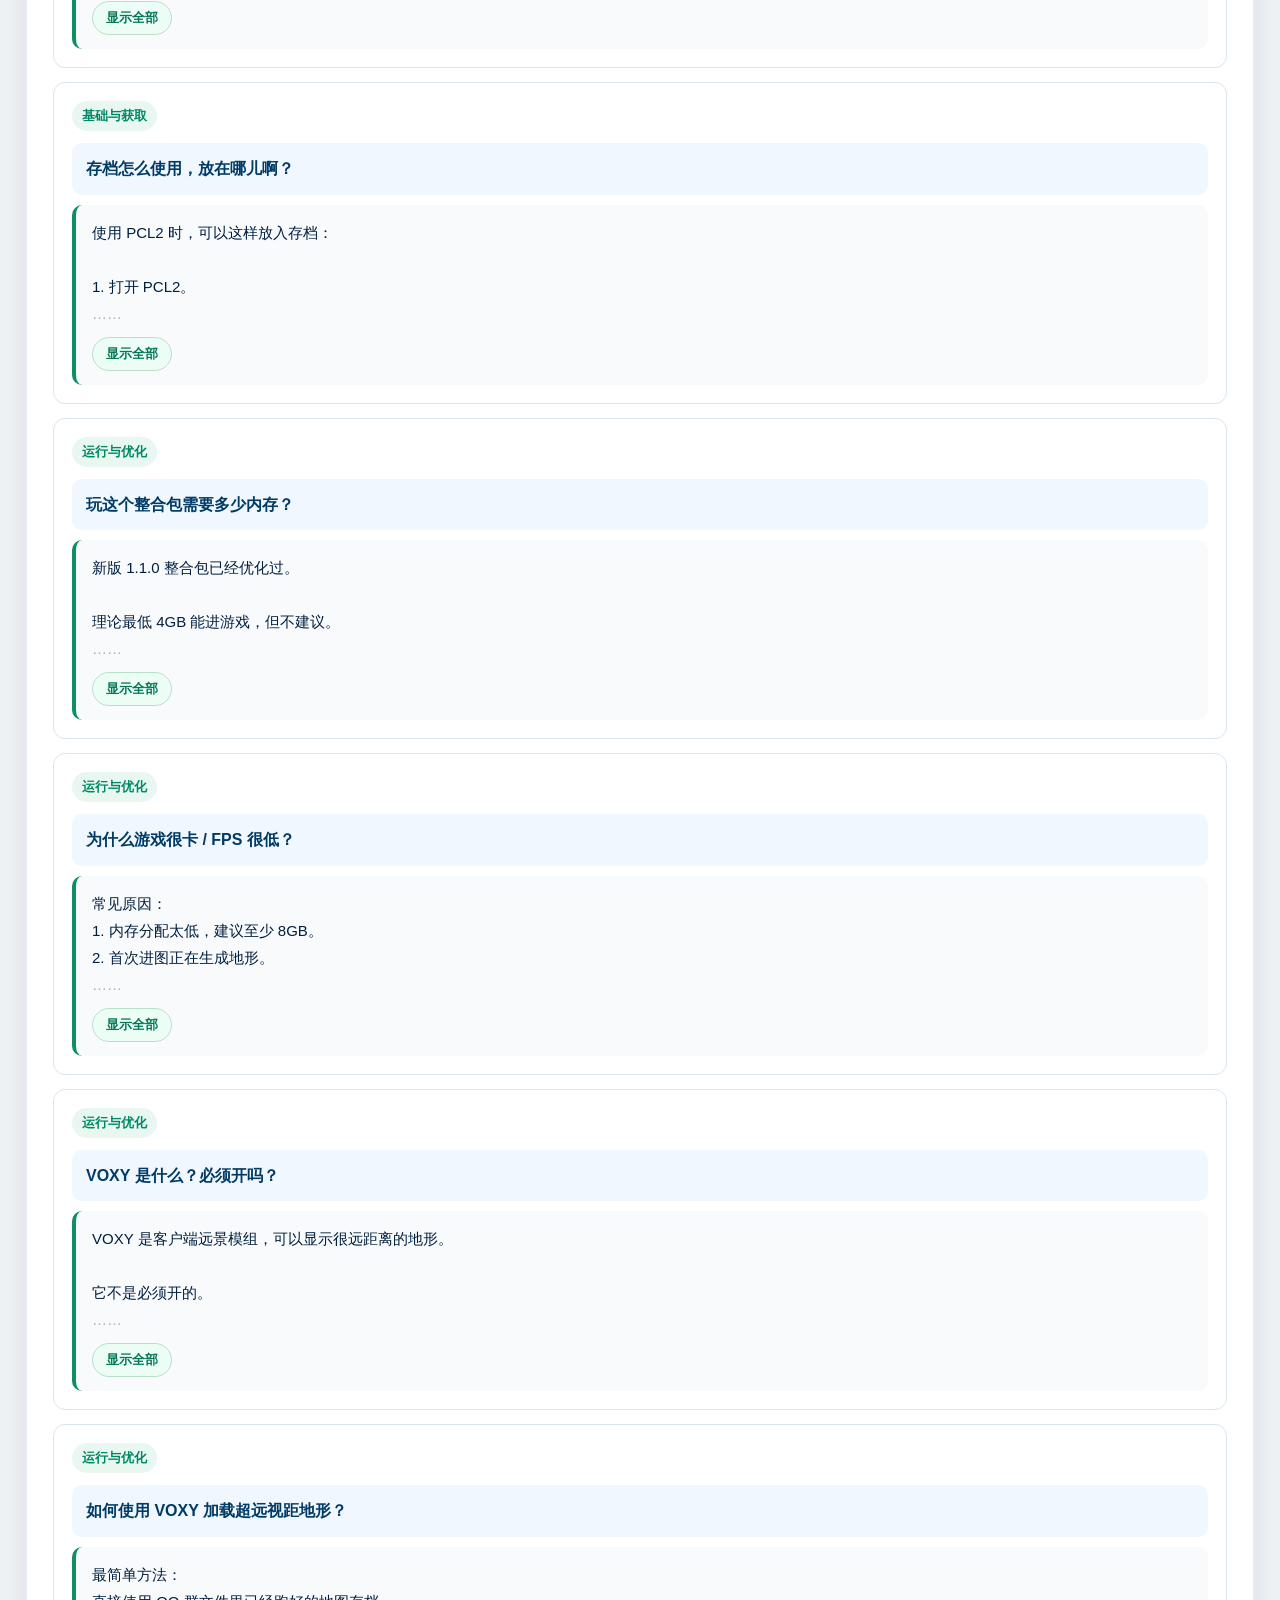
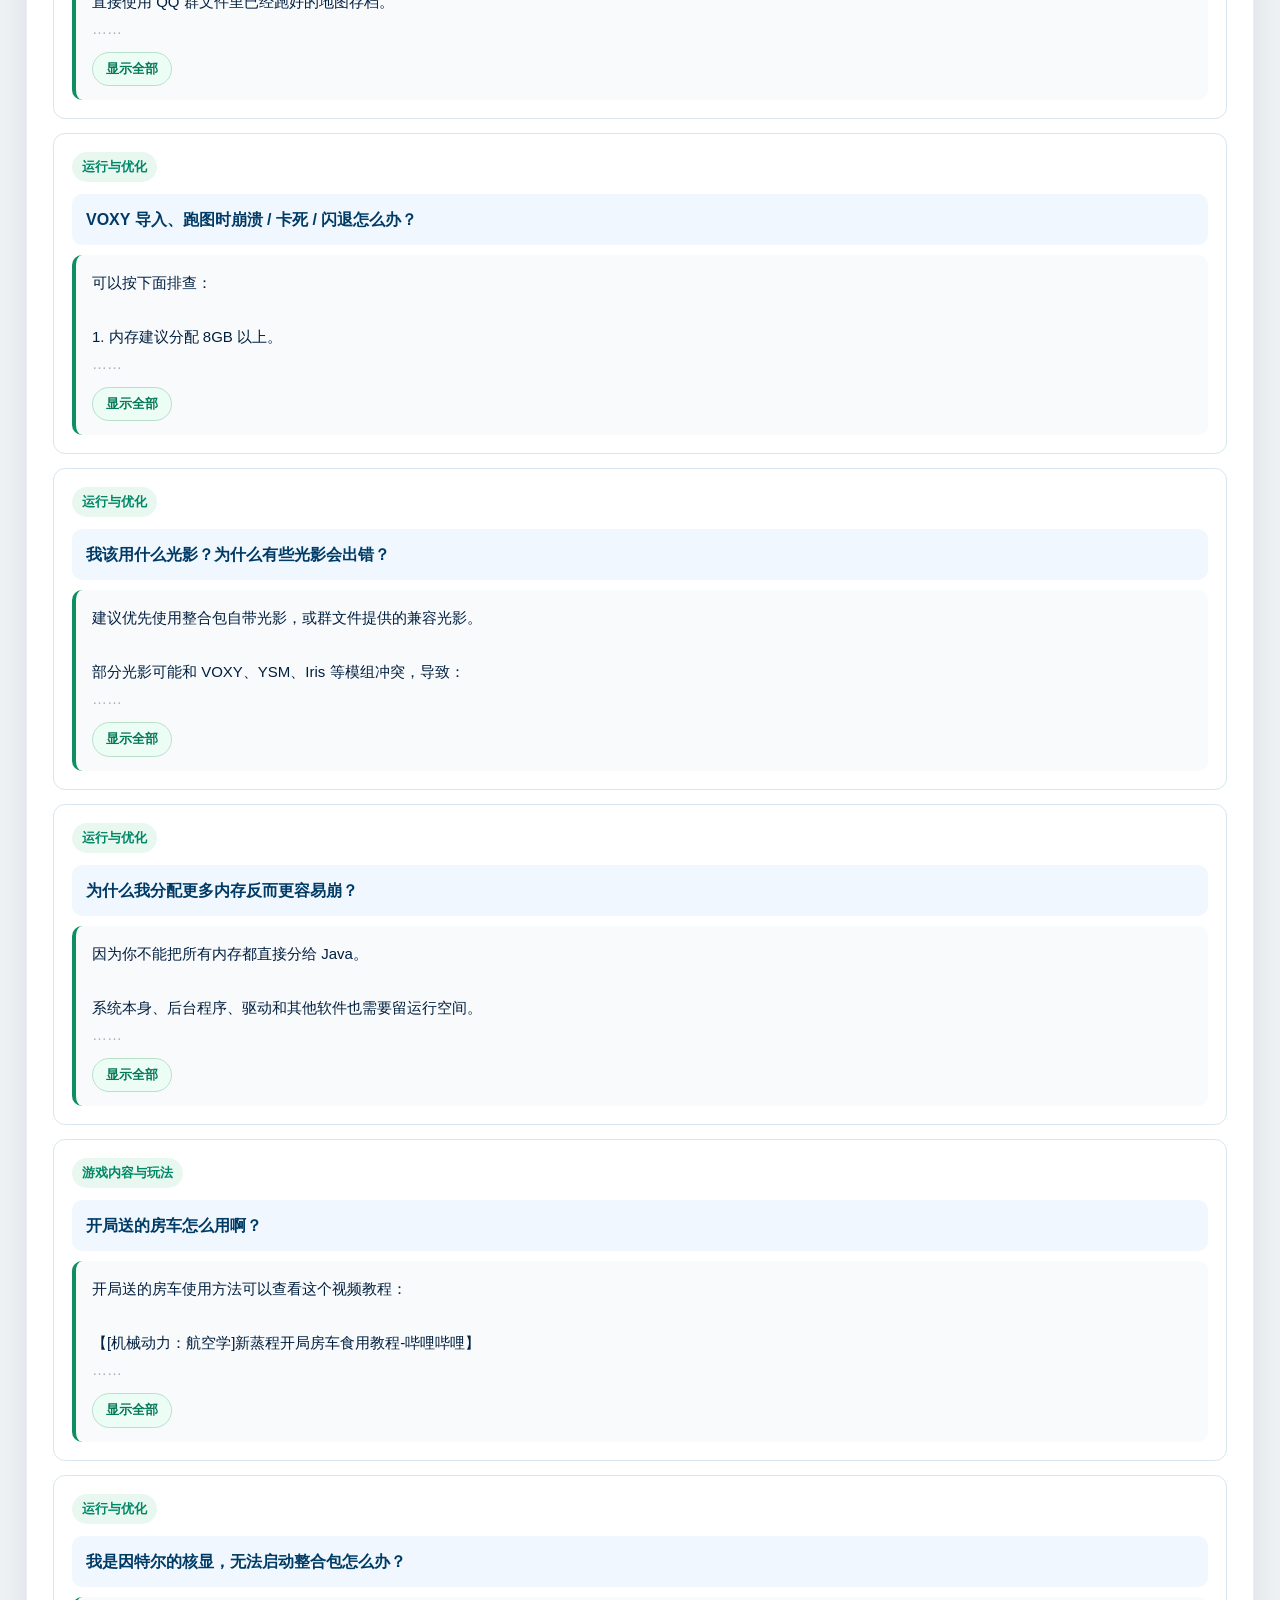
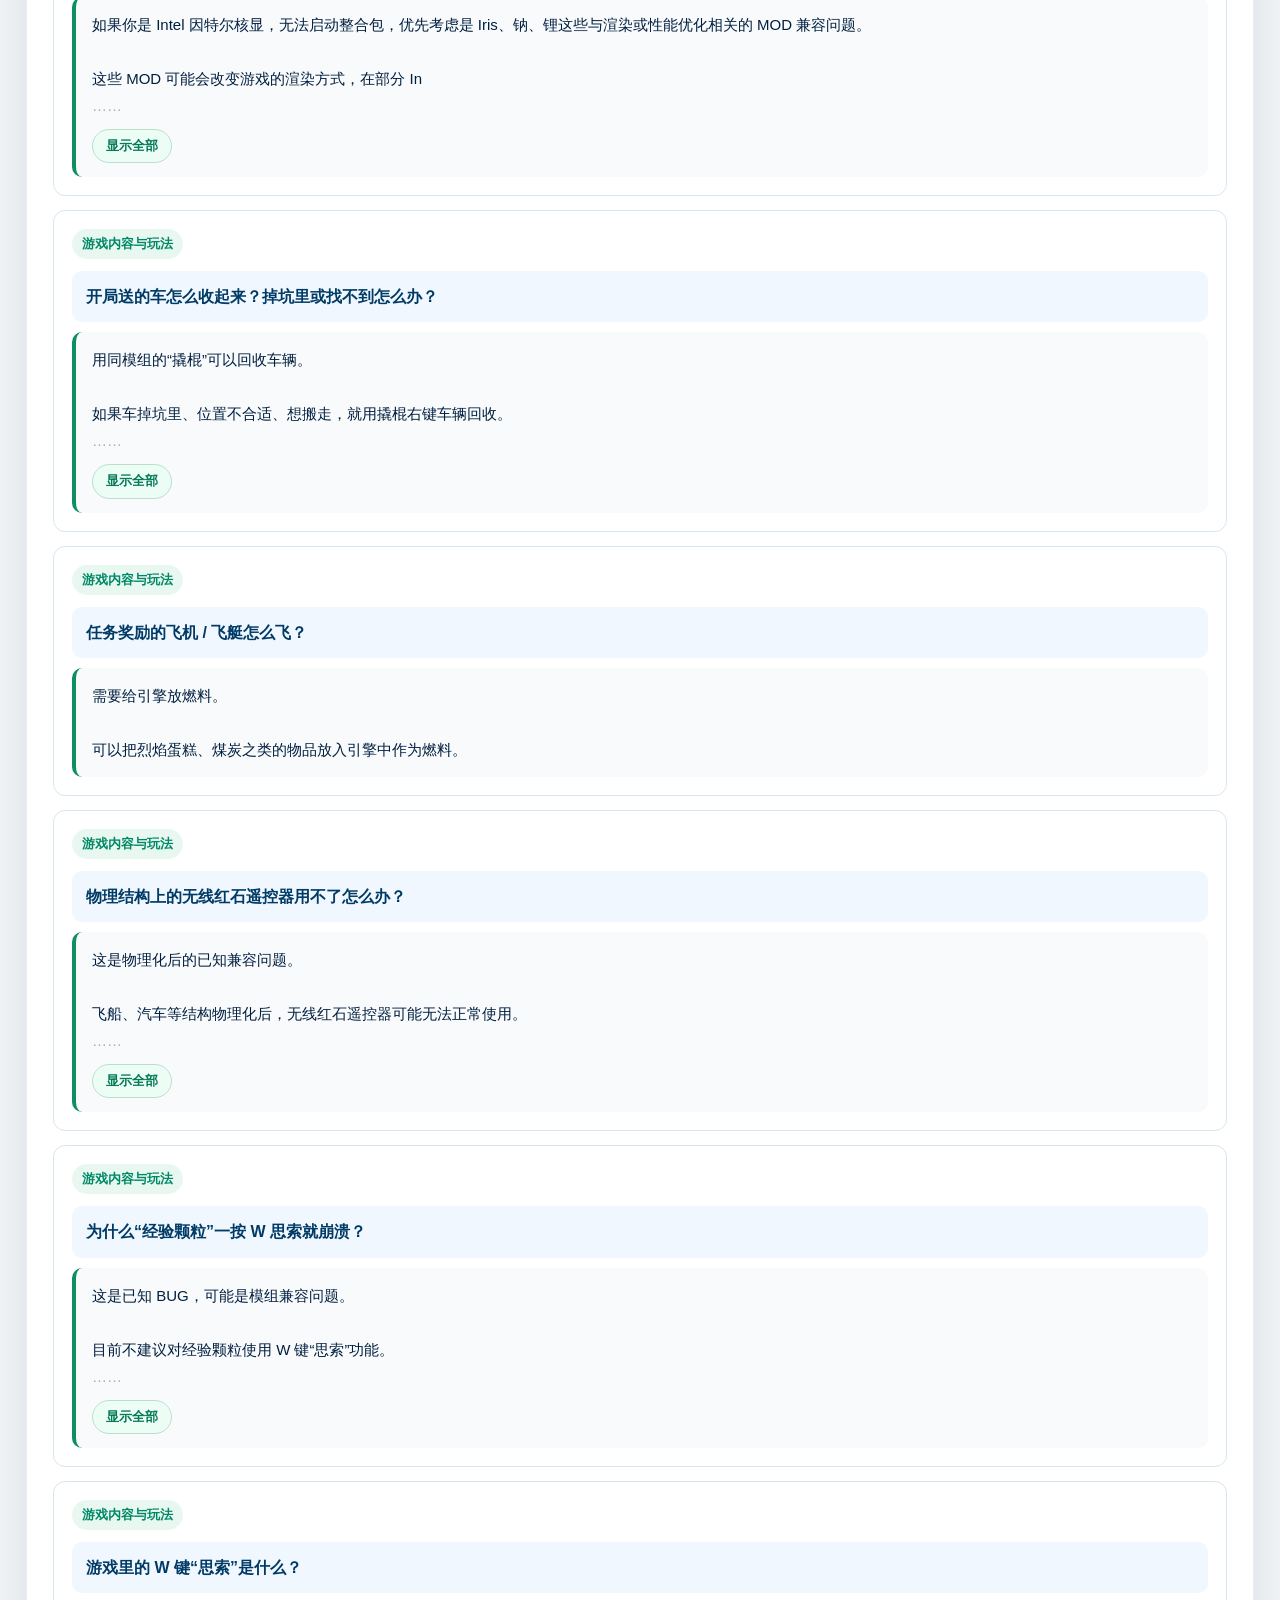
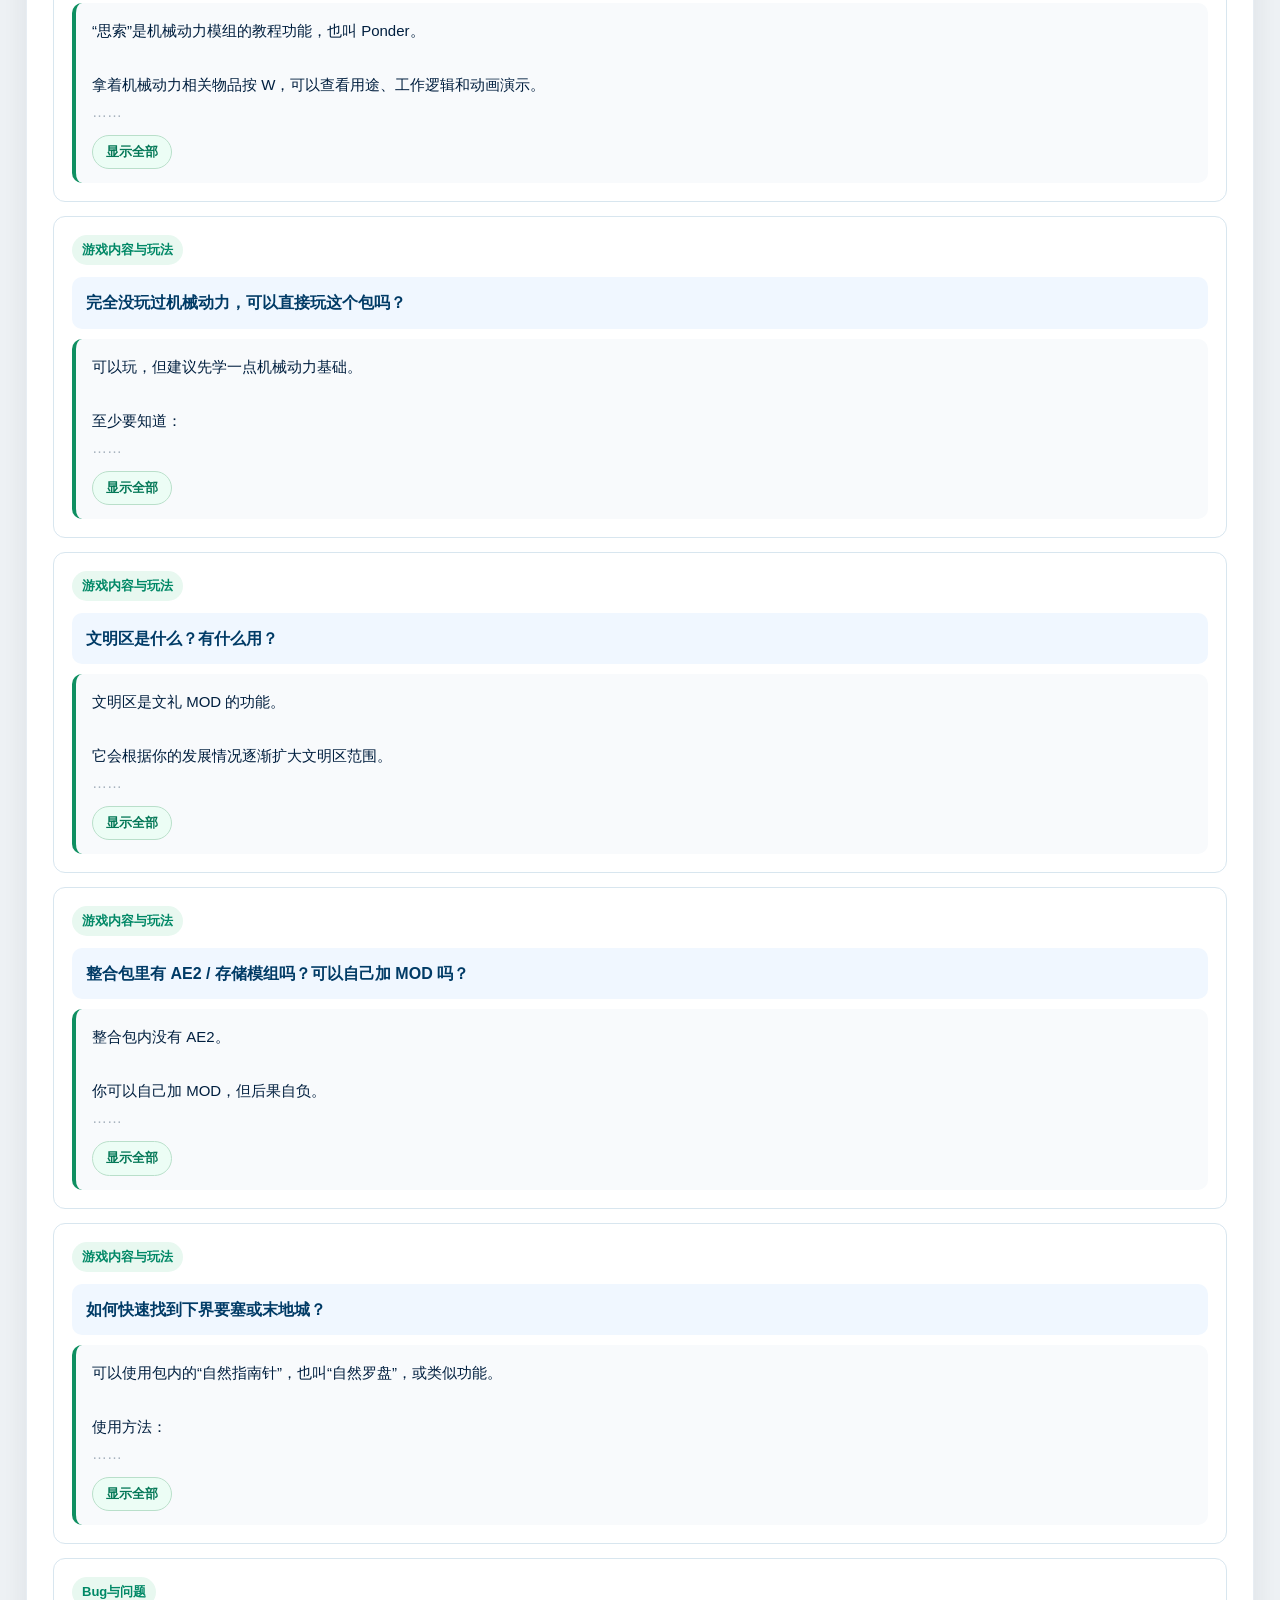
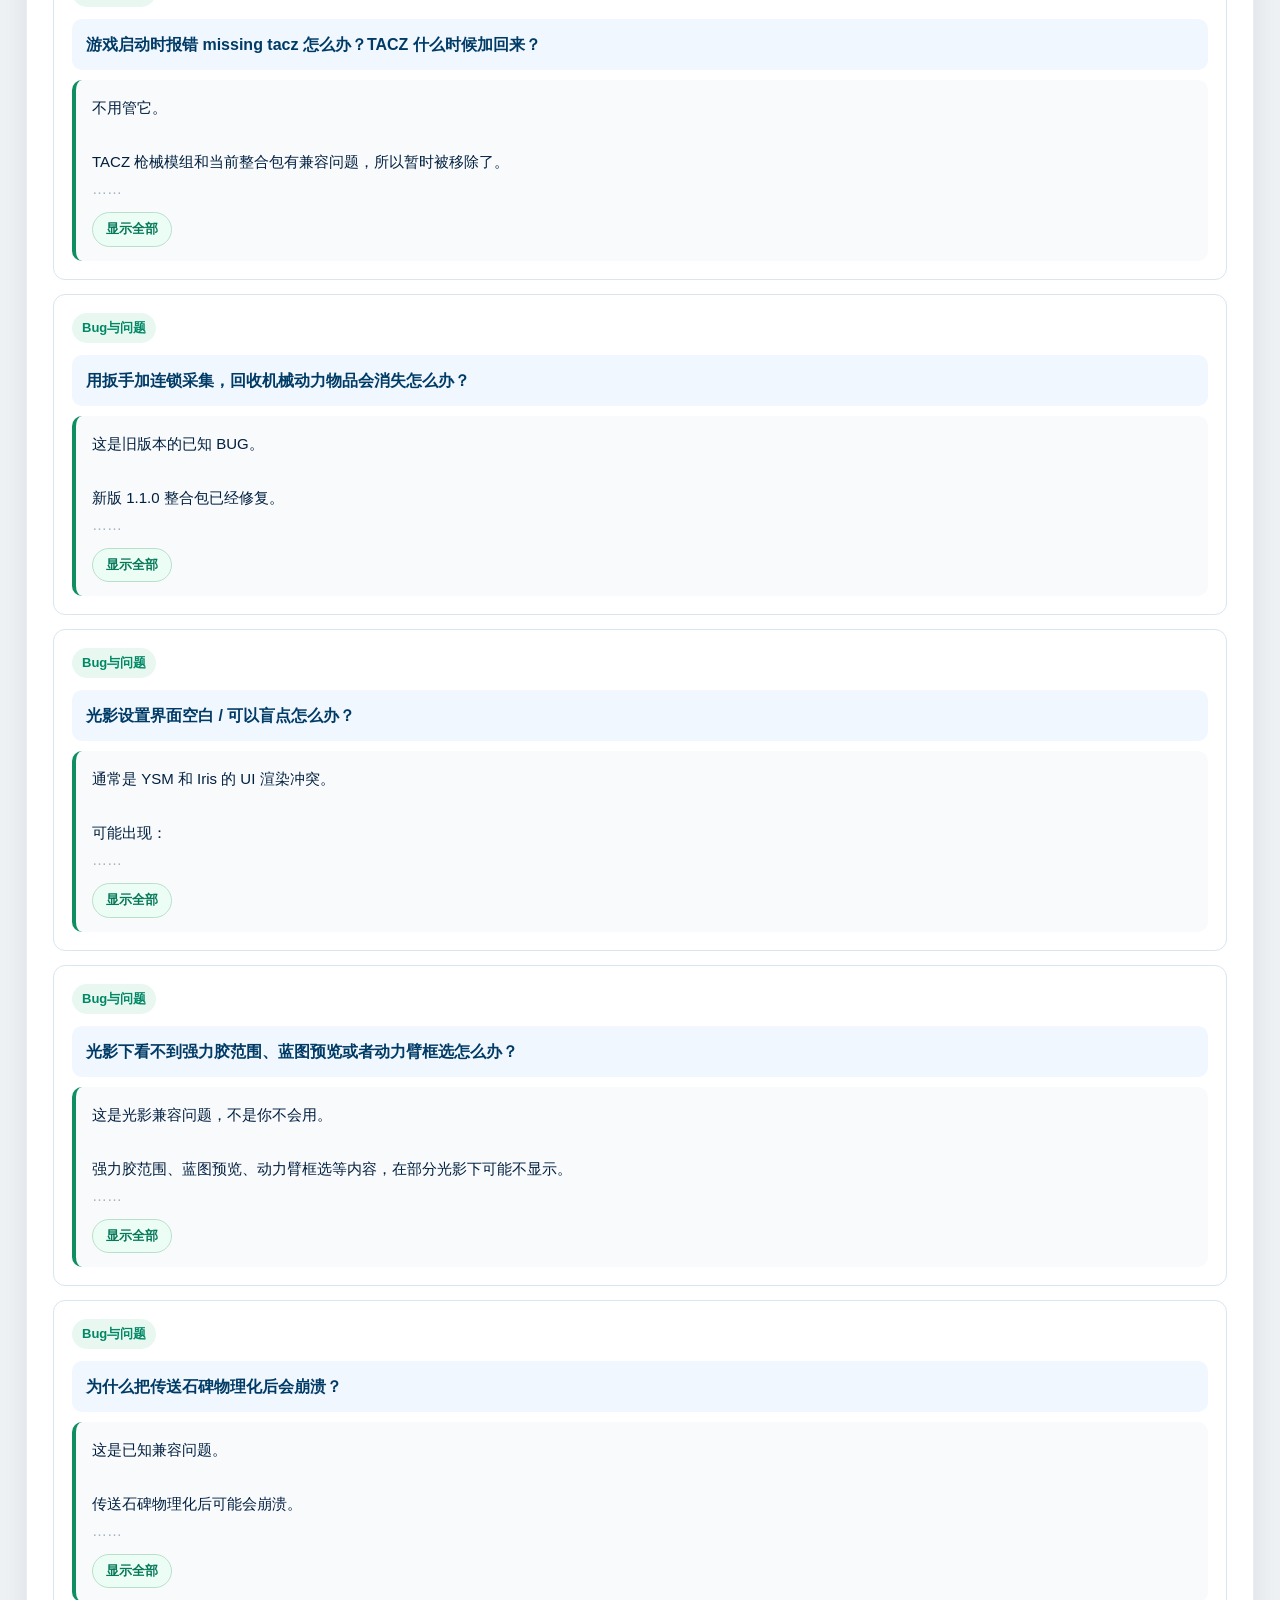
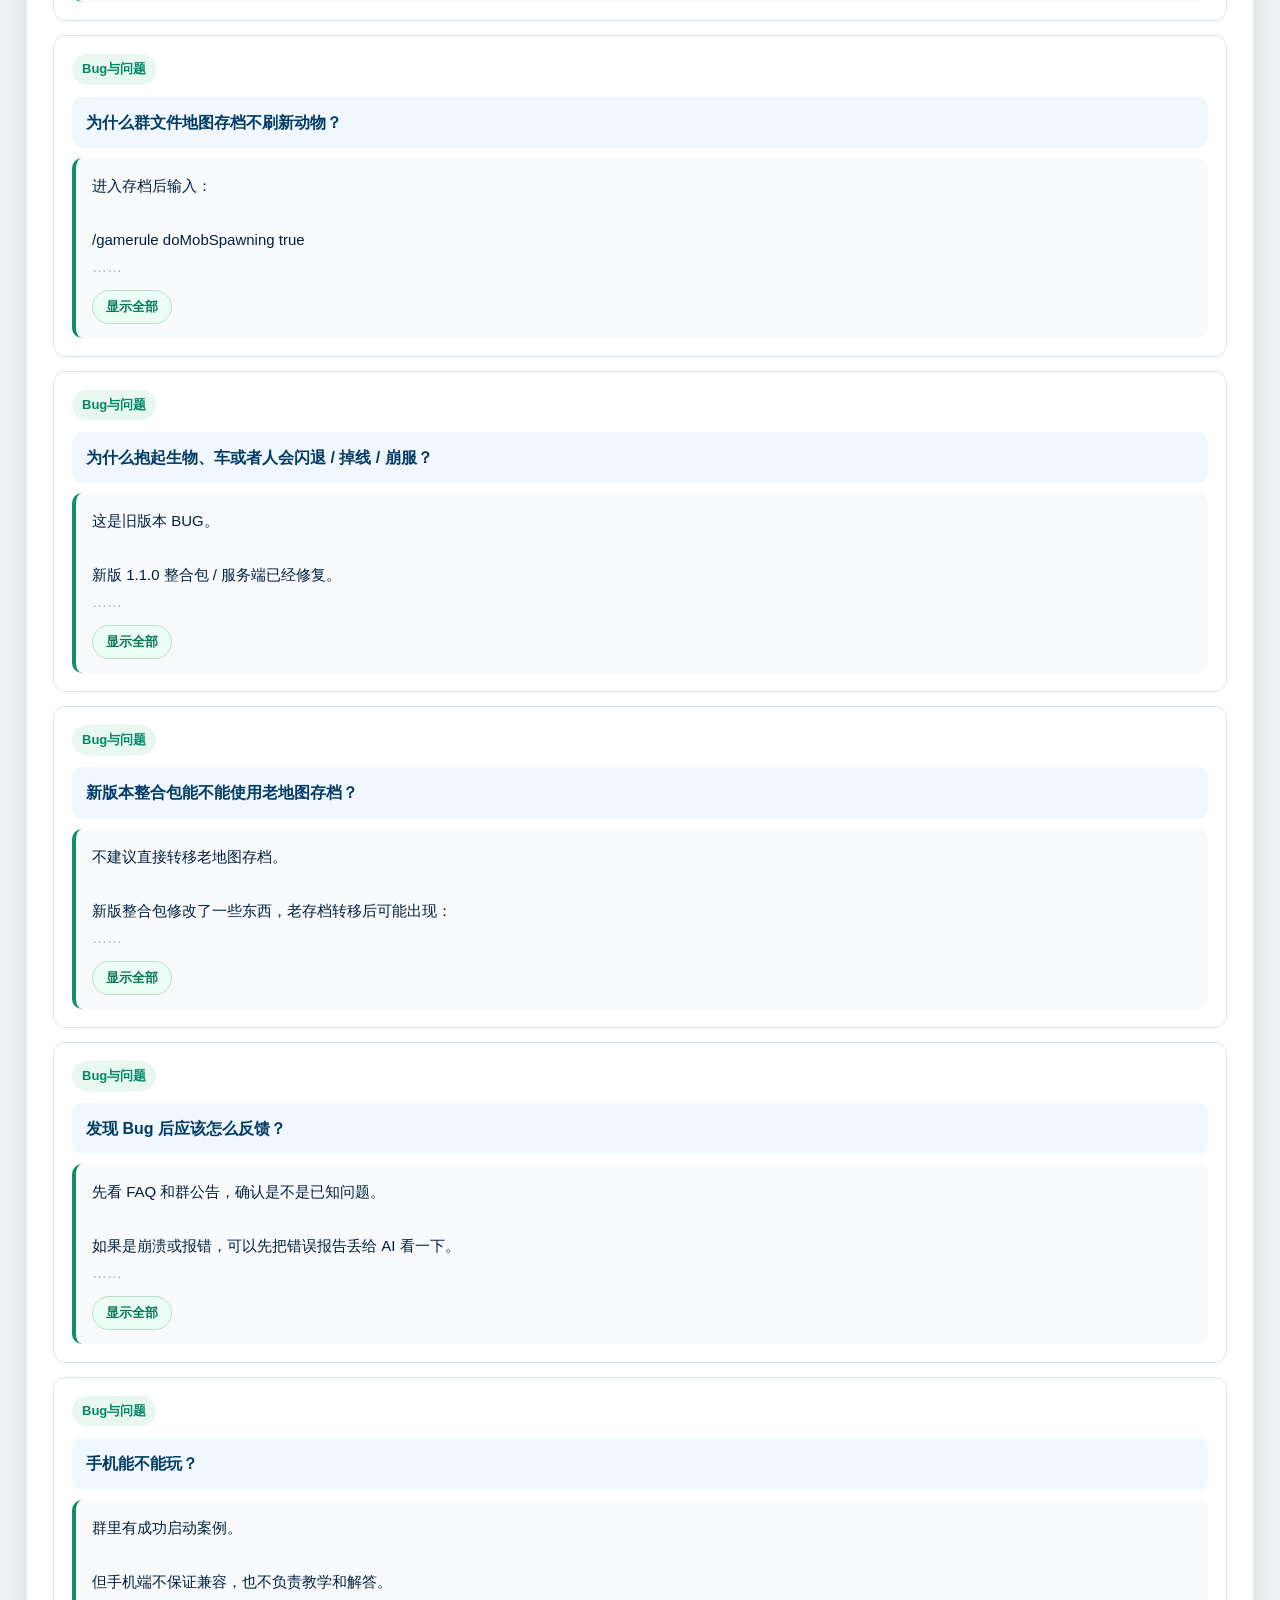
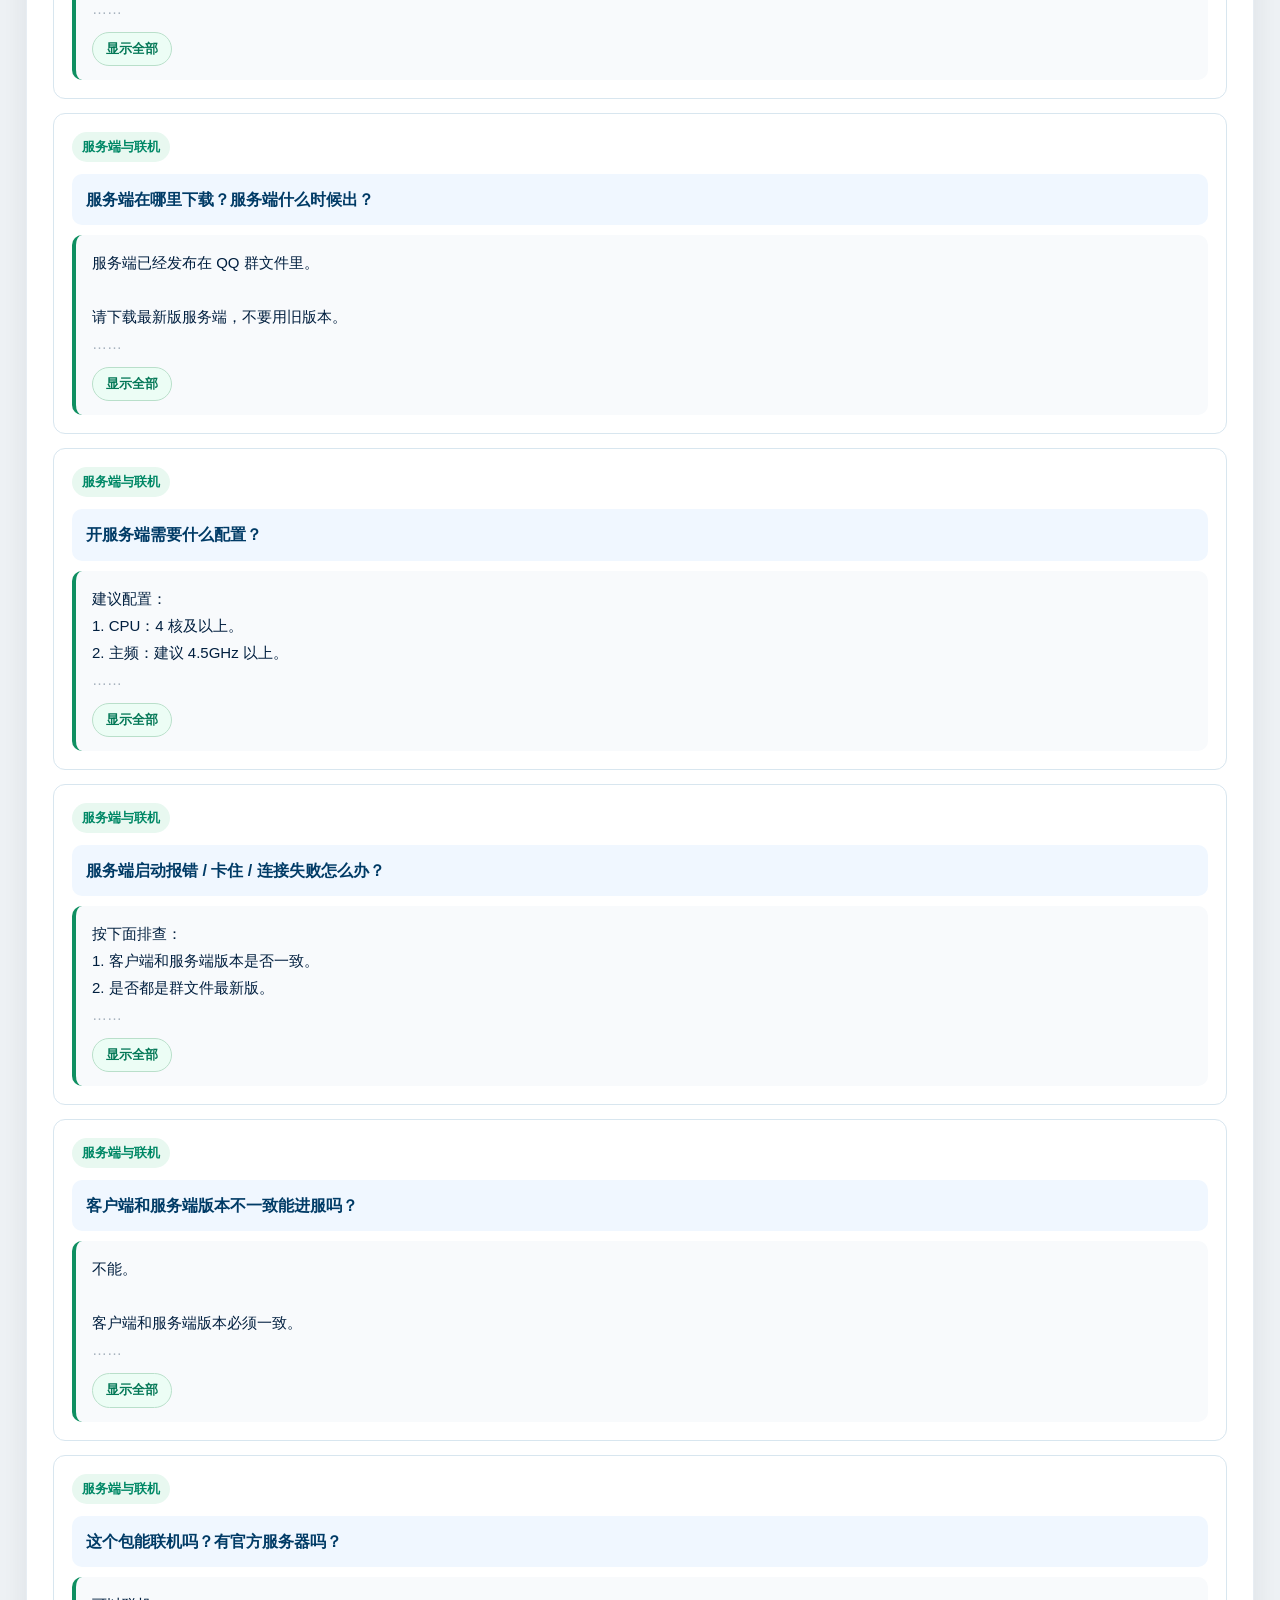
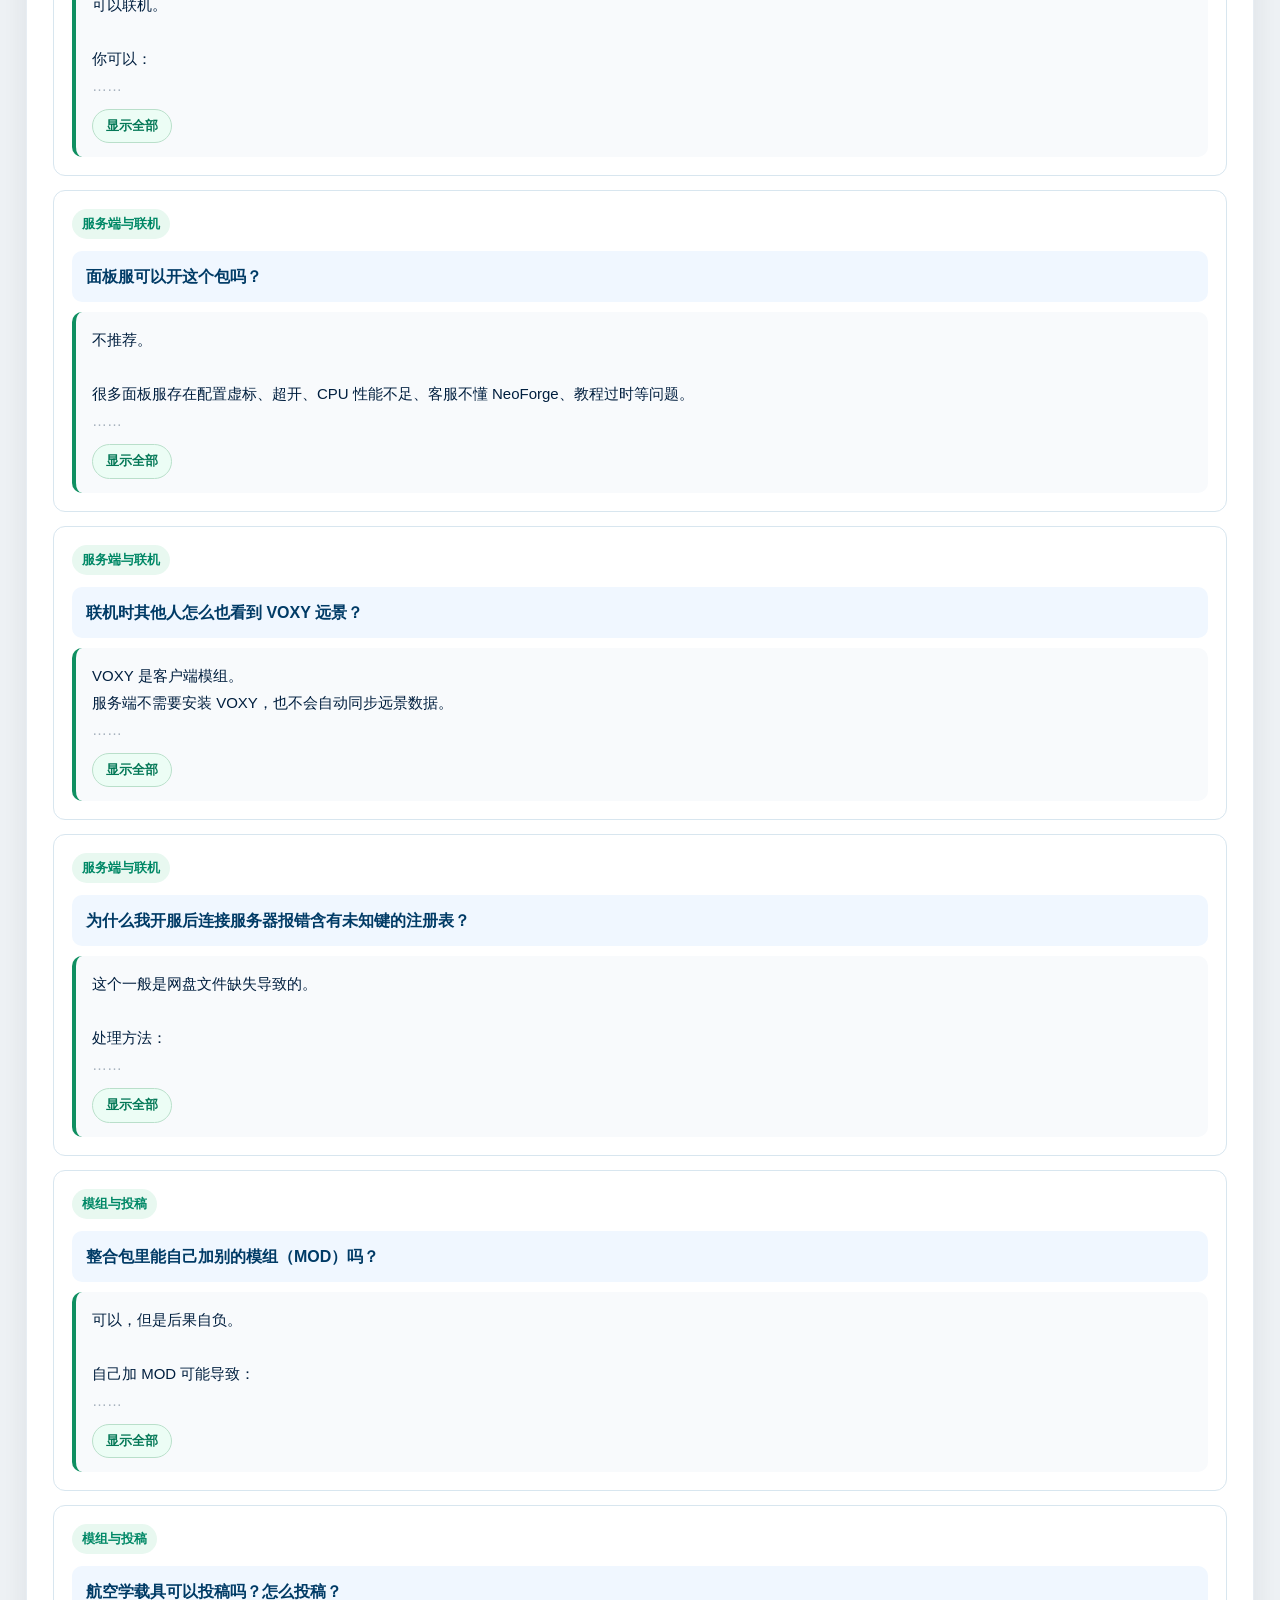
==== commit 6b944bb3: "Add files via upload" ====
--- a/index.html
+++ b/index.html
@@ -15,26 +15,27 @@
         主样式文件。
         如果你修改了 style.css 但浏览器没变化，可以改一下 v 后面的数字来强制刷新缓存。
     -->
-    <link rel="stylesheet" href="assets/css/style.css?v=2026060703">
+    <link rel="stylesheet" href="assets/css/style.css?v=2026060704">
 
     <!-- 数据文件 -->
-    <script src="data/changelog.js?v=2026060703" defer></script>
-    <script src="data/qa-data.js?v=2026060703" defer></script>
+    <script src="data/changelog.js?v=2026060704" defer></script>
+    <script src="data/qa-data.js?v=2026060704" defer></script>
 
     <!-- 功能脚本 -->
-    <script src="js/utils.js?v=2026060703" defer></script>
-    <script src="js/changelog-module.js?v=2026060703" defer></script>
-    <script src="js/qa-module.js?v=2026060703" defer></script>
-    <script src="js/expert-module.js?v=2026060703" defer></script>
-    <script src="js/chat-module.js?v=2026060703" defer></script>
+    <script src="js/config.js?v=2026061301" defer></script>
+    <script src="js/site-data.js?v=2026061404" defer></script>
+    <script src="js/utils.js?v=2026060704" defer></script>
+    <script src="js/changelog-module.js?v=2026060704" defer></script>
+    <script src="js/qa-module.js?v=2026061401" defer></script>
+    <script src="js/chat-module.js?v=2026060704" defer></script>
 
     <!-- 
         最新版整合包下载模块。
         这个文件是本次新增的，负责下载弹窗和下载按钮逻辑。
     -->
-    <script src="js/download-module.js?v=2026060703" defer></script>
+    <script src="js/download-module.js?v=2026060704" defer></script>
 
-    <script src="js/main.js?v=2026060703" defer></script>
+    <script src="js/main.js?v=2026060704" defer></script>
 </head>
 
 <body>
@@ -71,7 +72,7 @@
                 <p>
                     本页面用于整理《你好，新蒸程》整合包的常见问题、安装说明、运行问题、玩法说明和更新日志。
                     <br>
-                    如果搜索不到答案，可以使用下方的专家系统进行问题诊断，也可以使用问答助手快速搜索。
+                    如果搜索不到答案，可以使用AI问答助手快速搜索。
                 </p>
 
                 <div class="divider"></div>
@@ -91,7 +92,7 @@
                         点击后会打开下面的 downloadModal 弹窗。
                         具体逻辑在 js/download-module.js 里。
                     -->
-                    <div class="expert-actions">
+                    <div class="expert-actions" id="mainActionBox">
                         <button id="downloadLatestBtn" class="primary-btn" type="button">
                             点击下载最新版整合包
                         </button>
@@ -105,11 +106,6 @@
                 <!-- 更新日志由 js/changelog-module.js 自动渲染到这里 -->
                 <div id="changelogBox"></div>
             </div>
-        </section>
-
-        <!-- 问题诊断专家系统，由 JS 自动渲染按钮和弹窗 -->
-        <section class="card">
-            <div id="expertSystemBox"></div>
         </section>
 
         <!-- 问答搜索区域 -->
@@ -155,7 +151,7 @@
             <div class="changelog-modal-header">
                 <div>
                     <h2 id="downloadModalTitle">下载最新版整合包</h2>
-                    <p>当前版本：V1.3.0 客户端 / 服务端</p>
+                    <p id="downloadVersionText">当前版本：V1.3.0 客户端 / 服务端</p>
                 </div>
 
                 <button id="downloadModalCloseBtn" class="modal-close-btn" type="button" aria-label="关闭下载弹窗">
